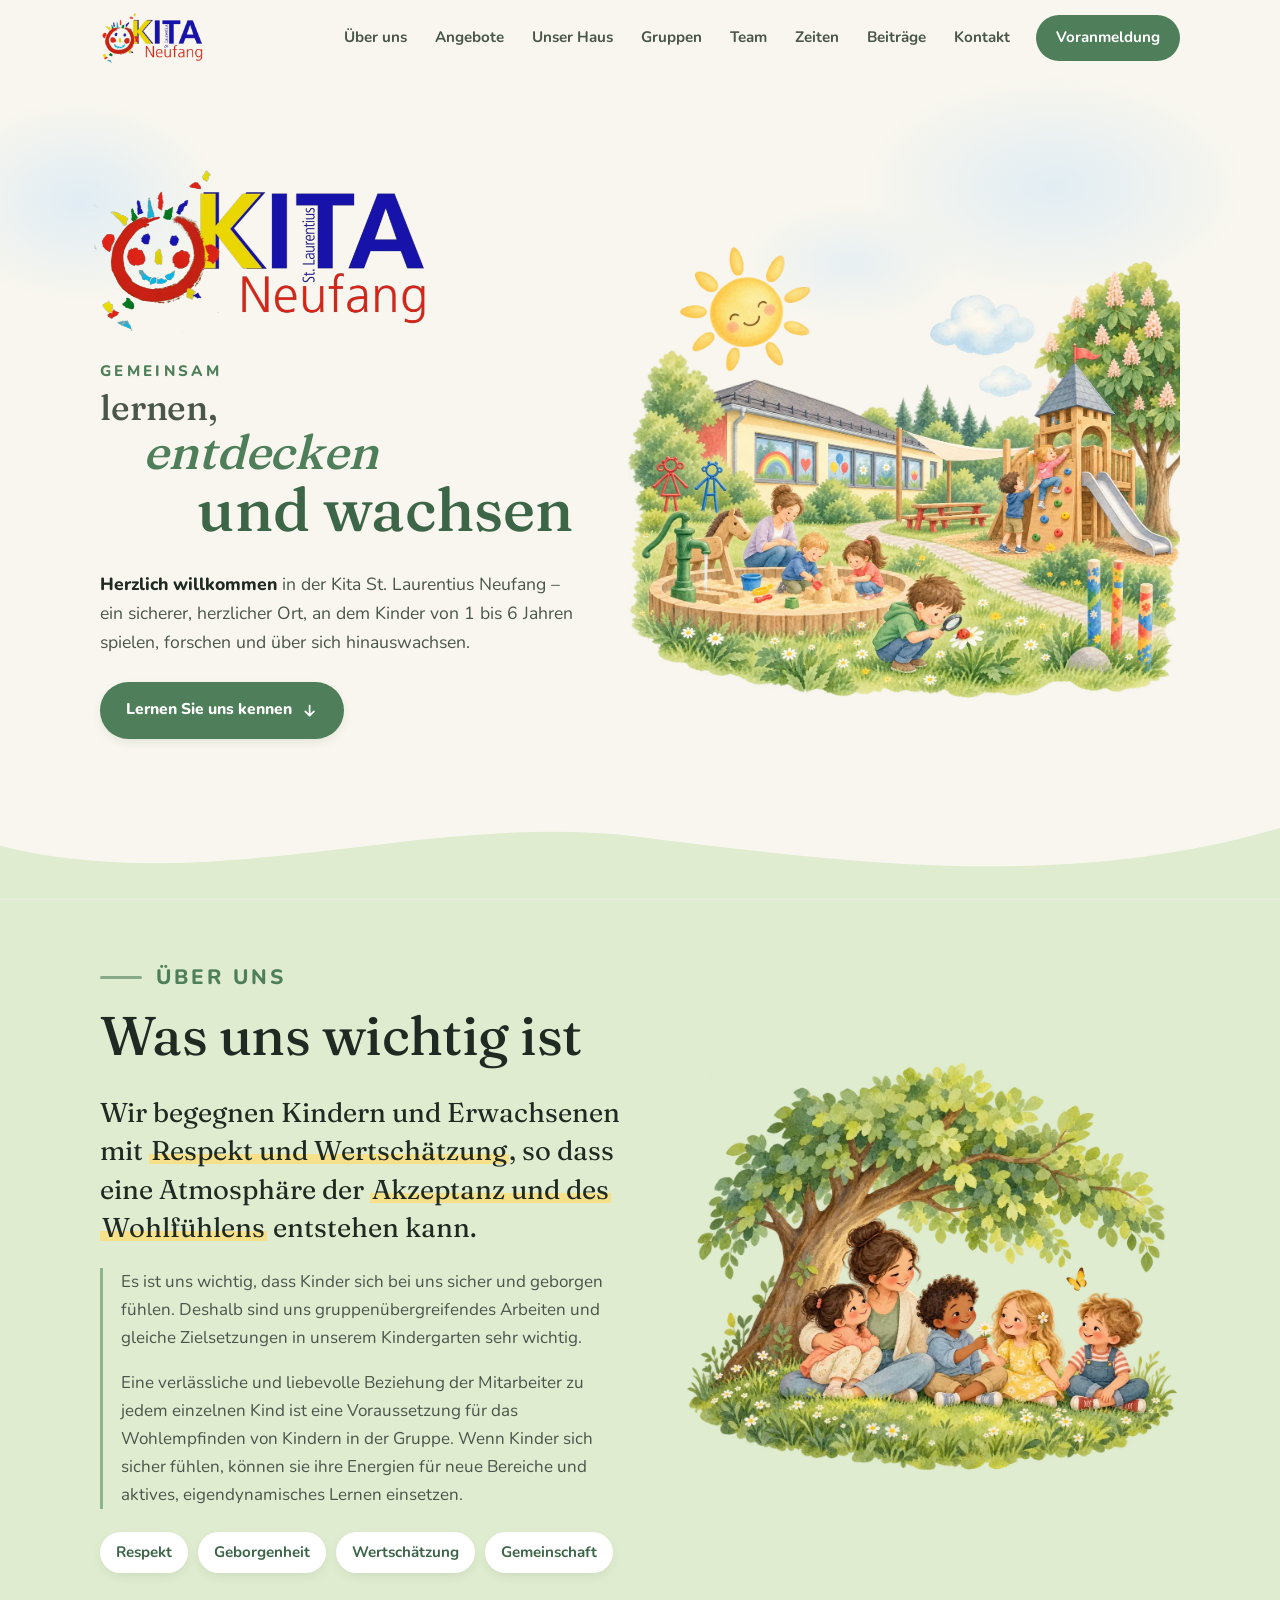
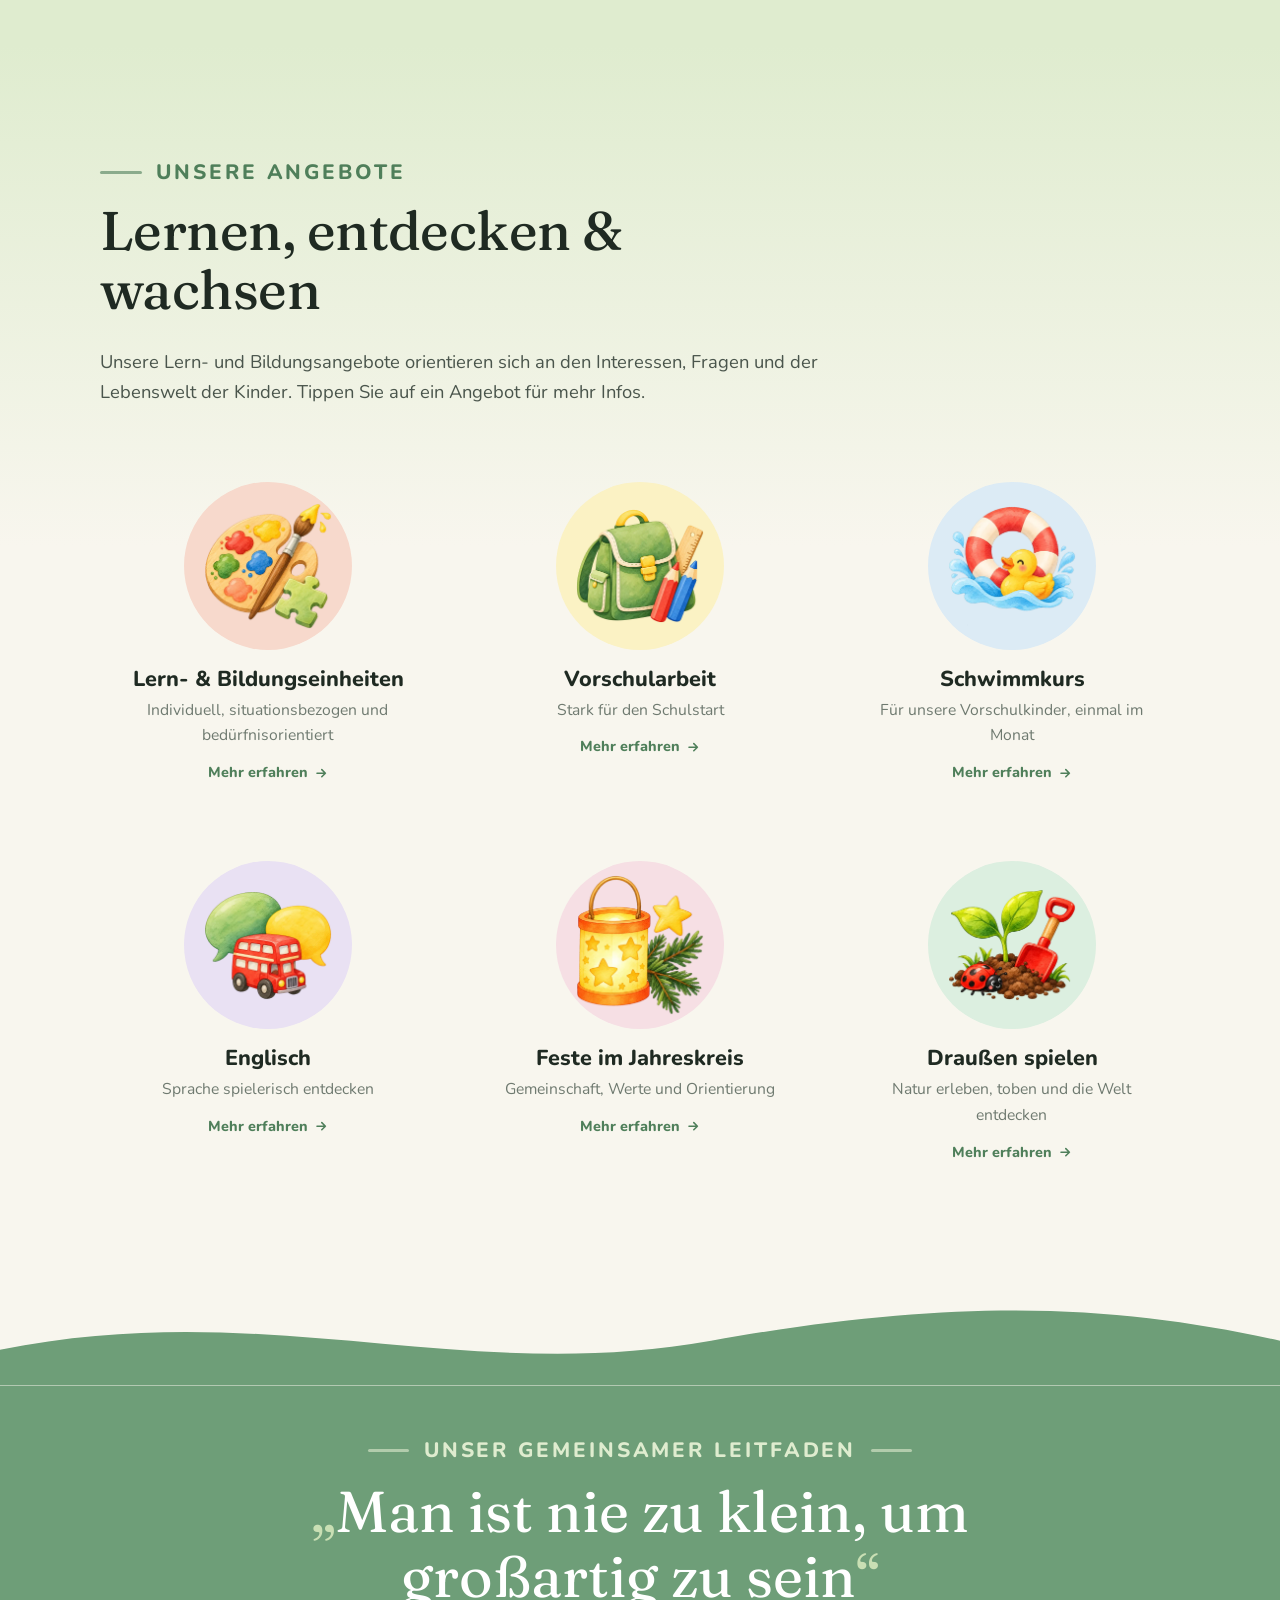
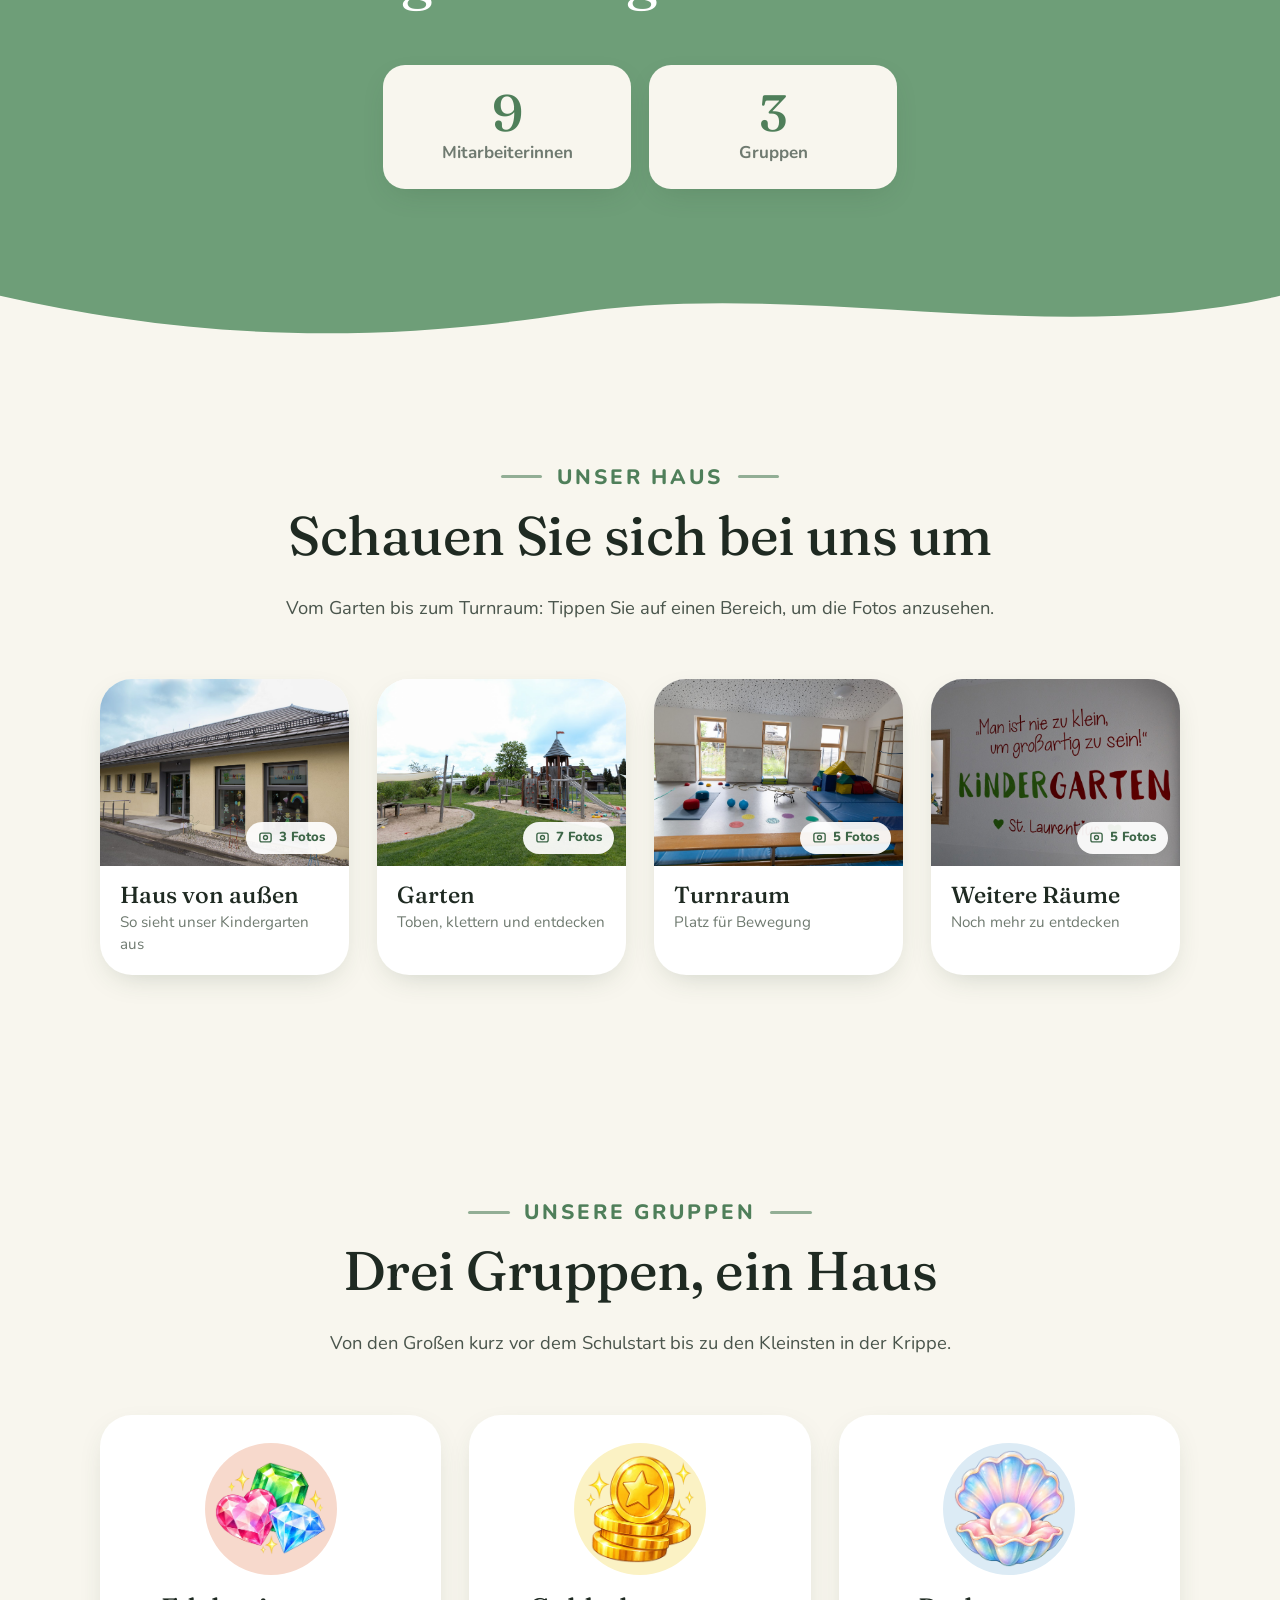
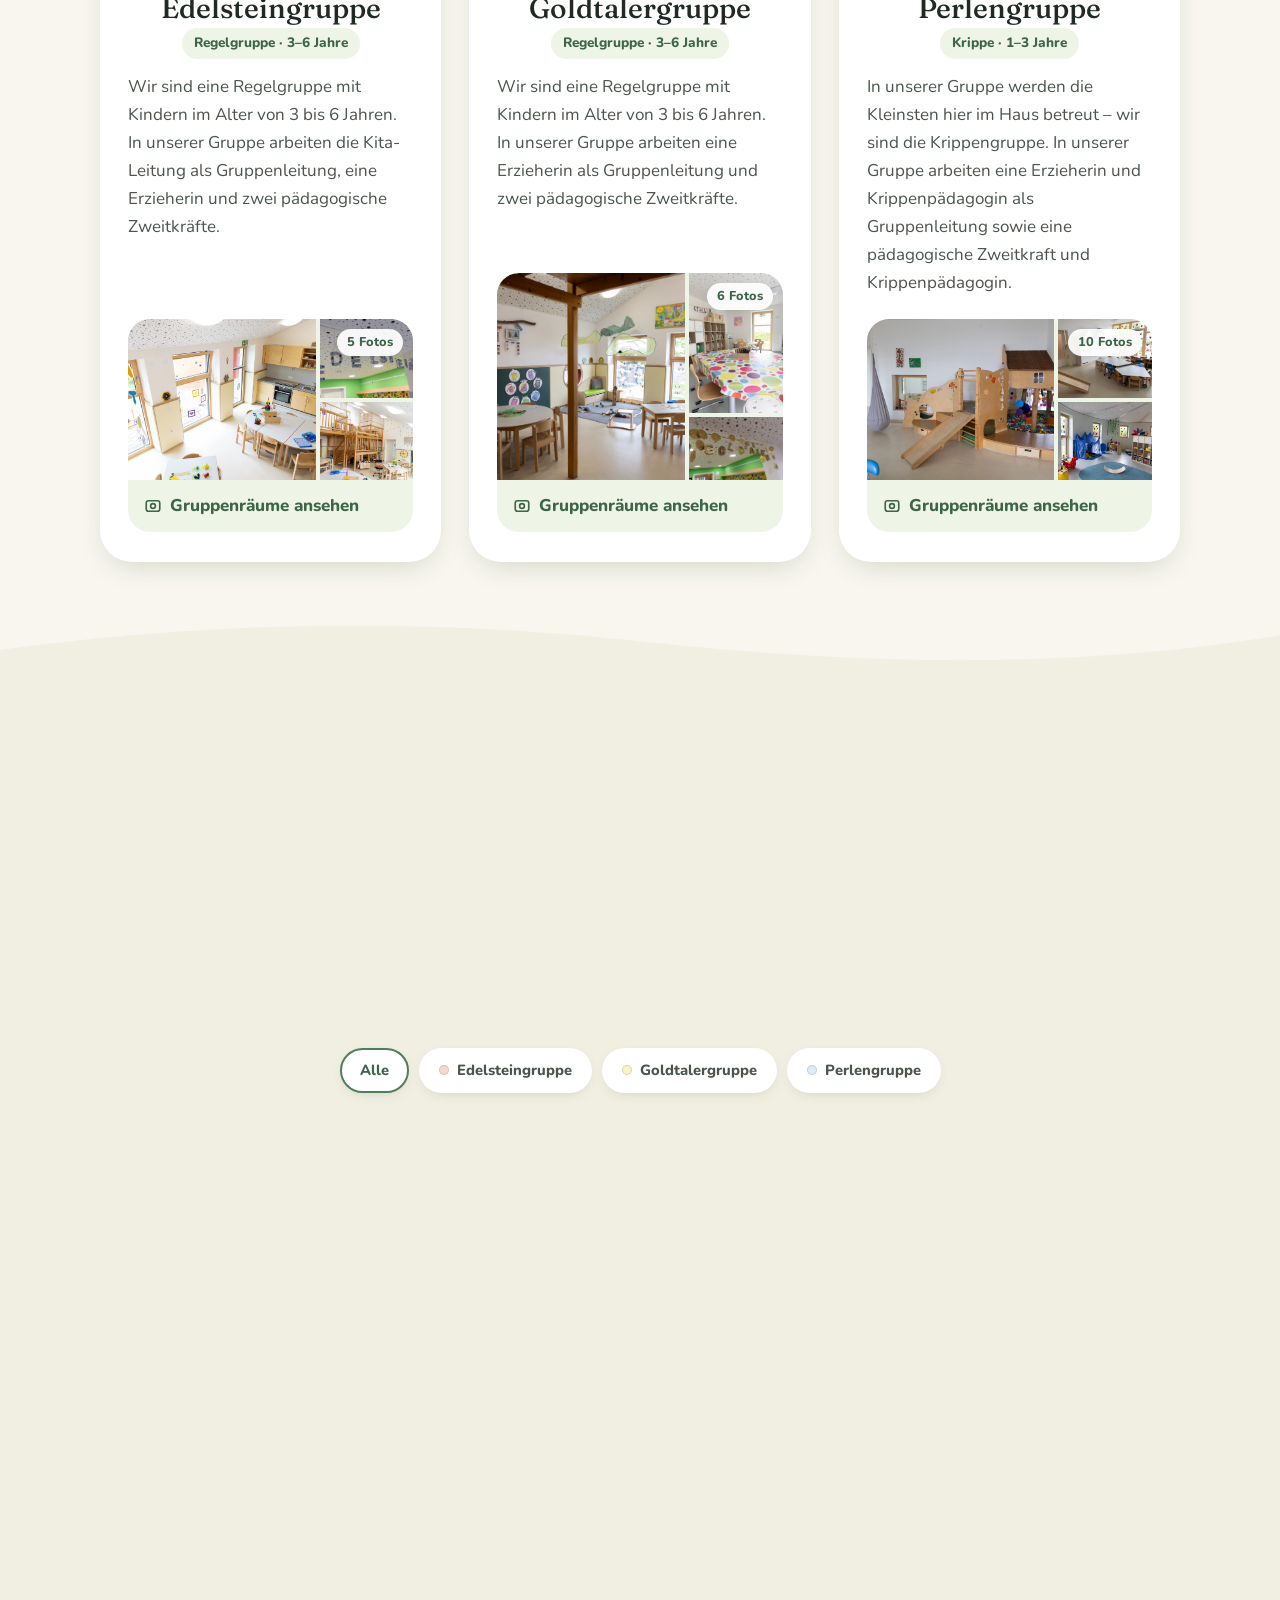
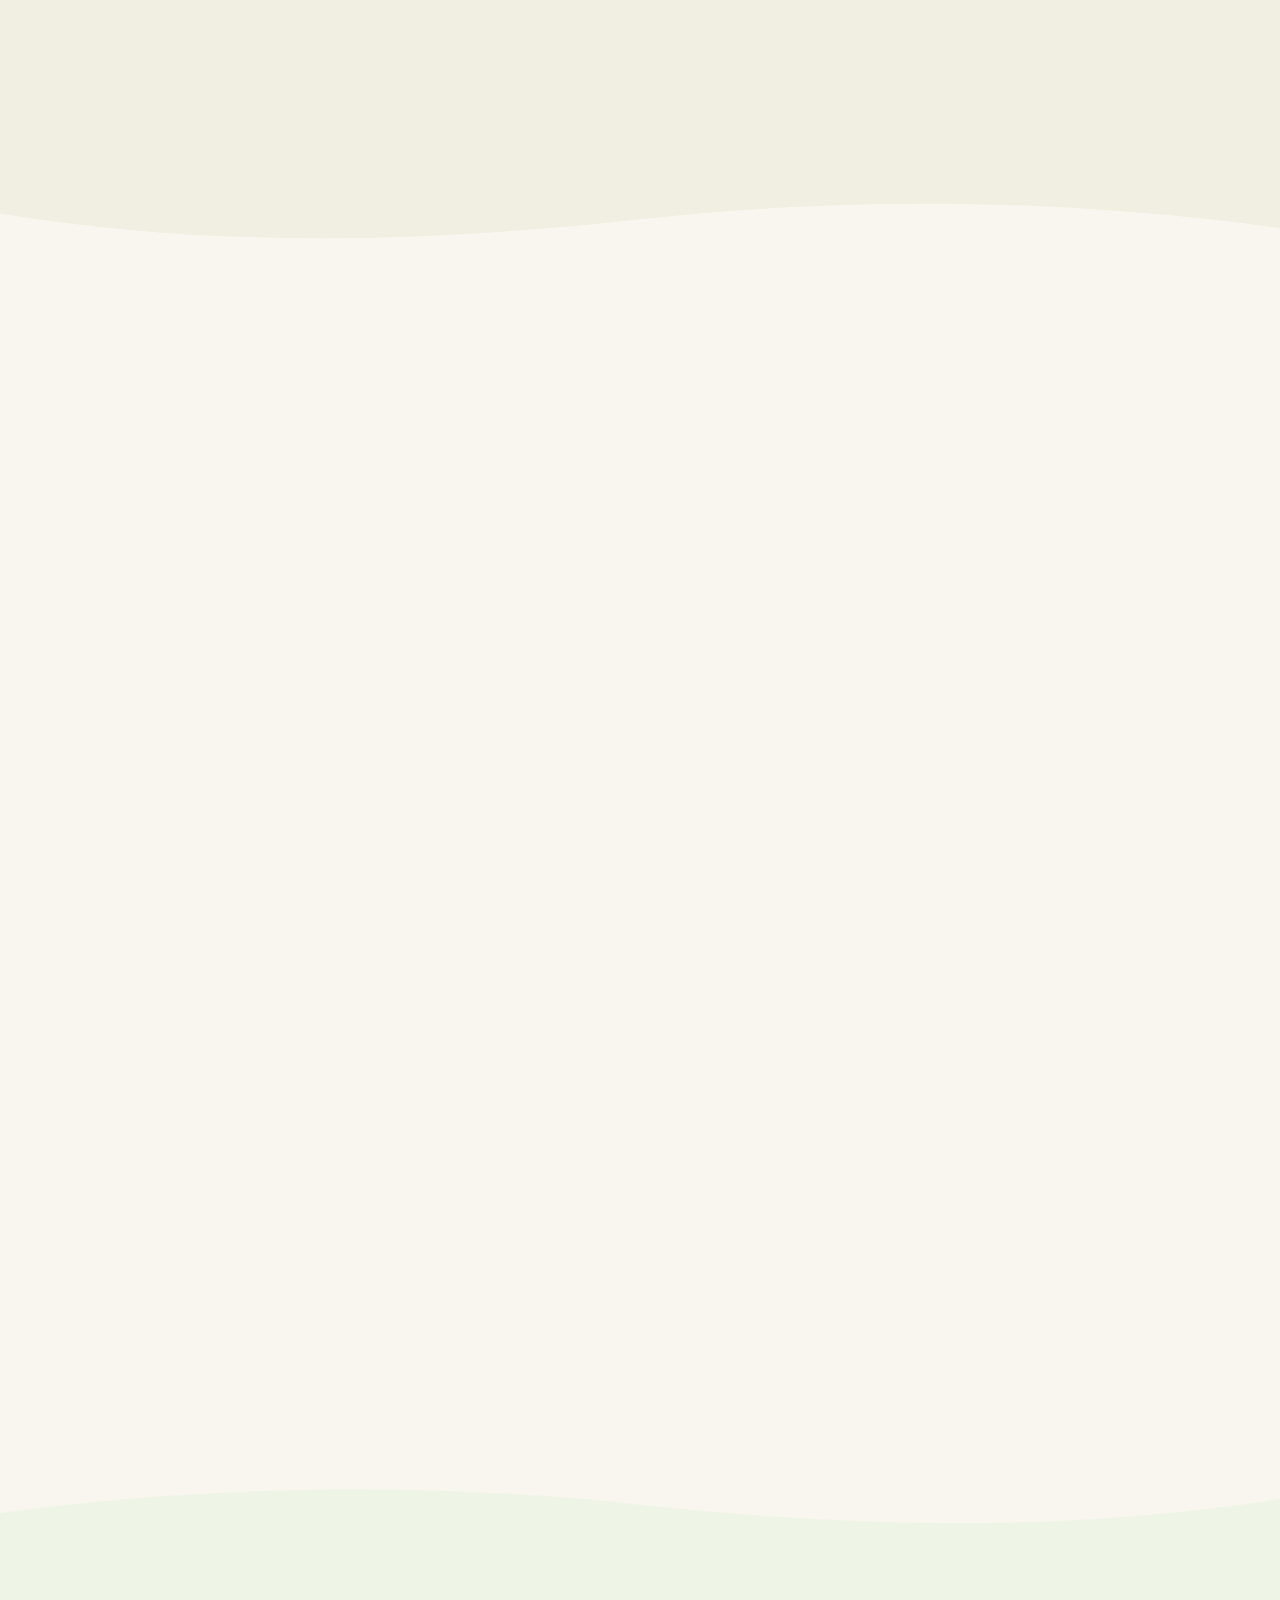
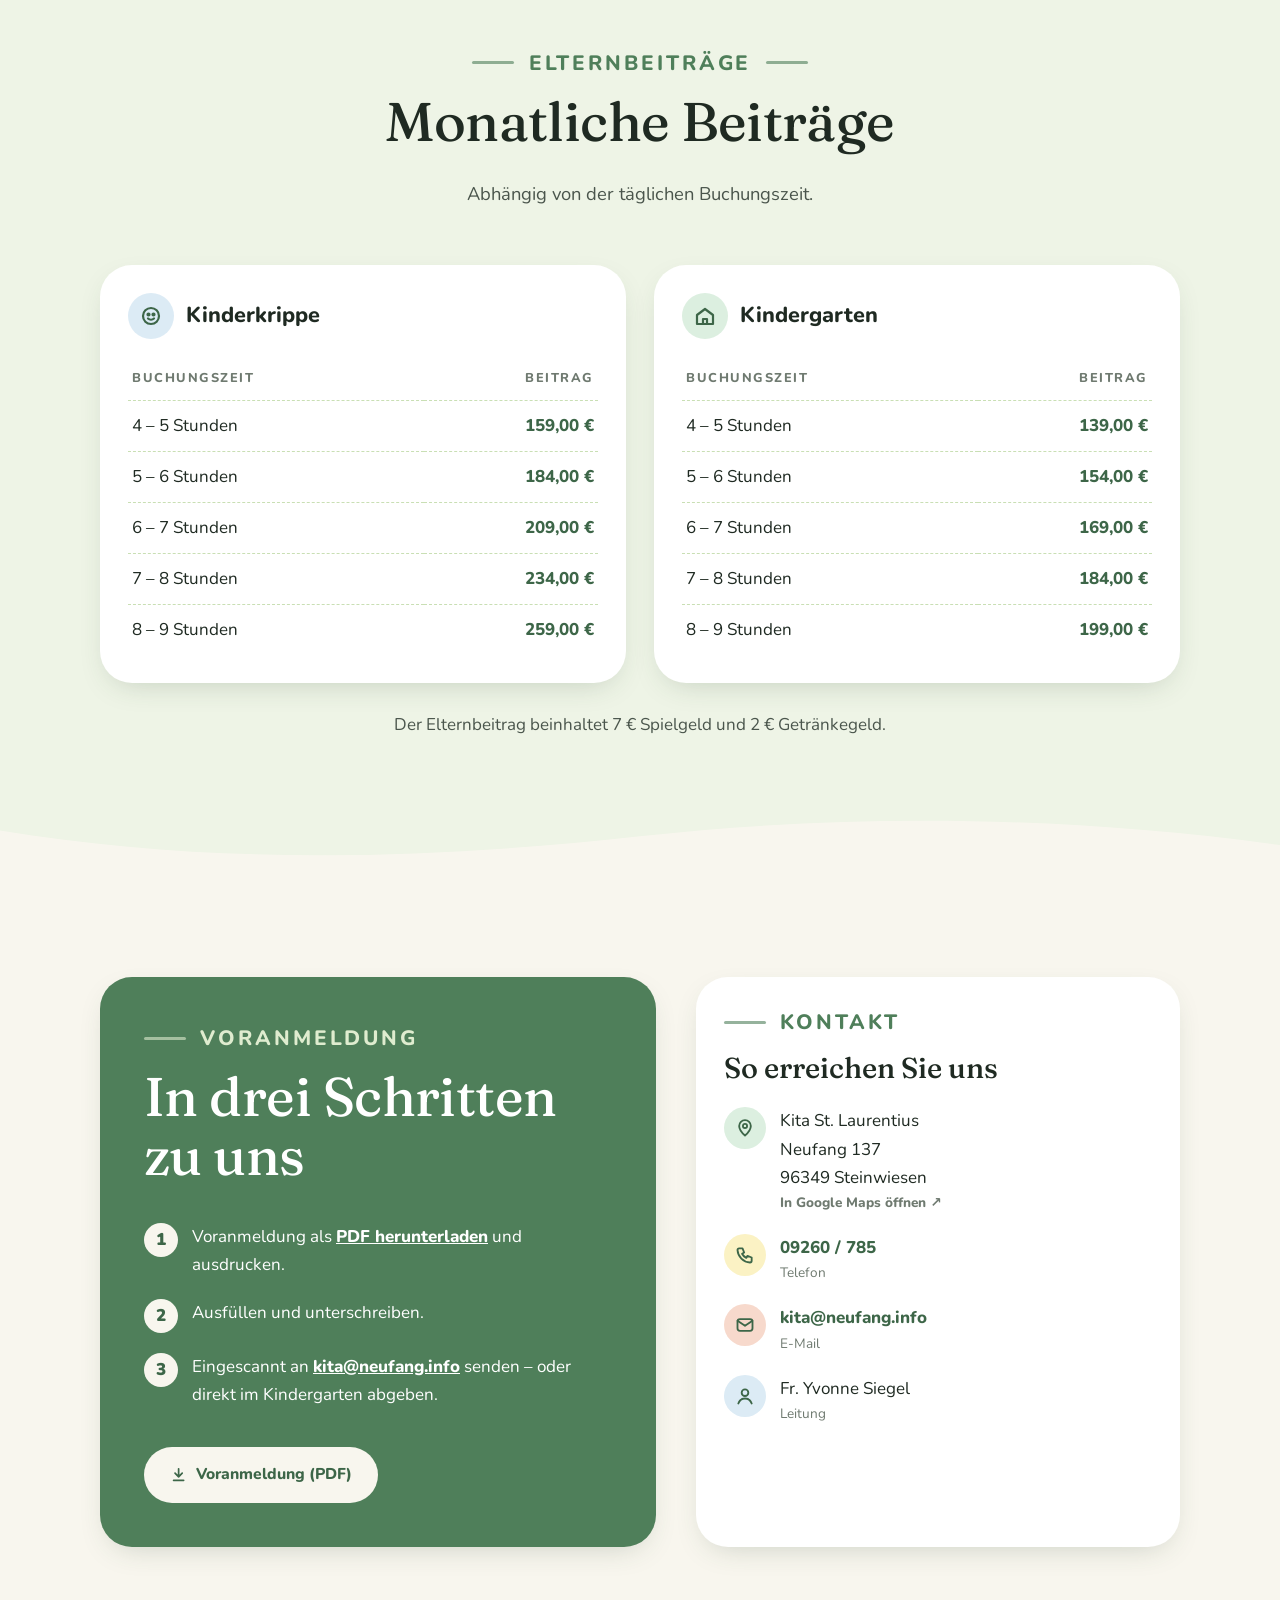
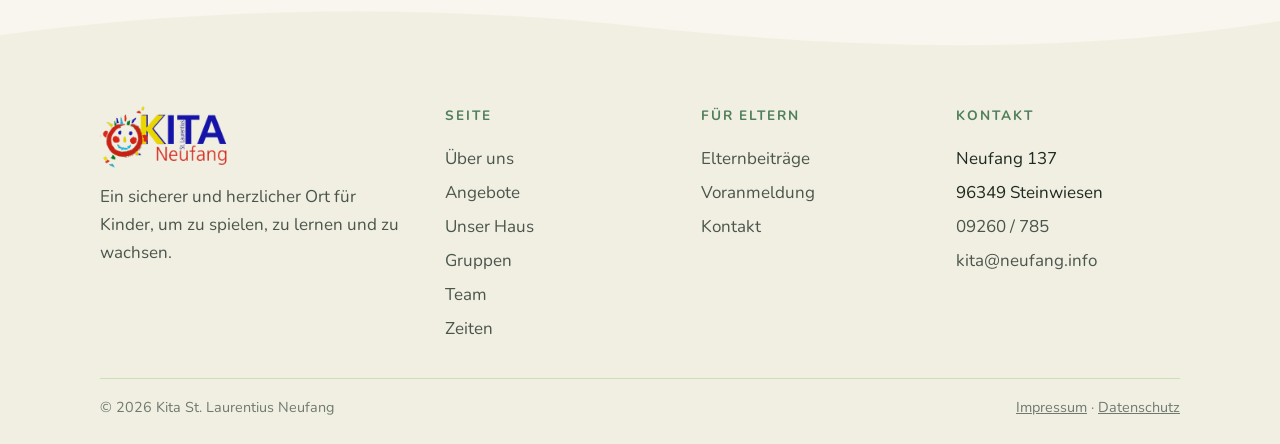
==== index.html @ 9552564e "Team: „Pädagogische Zweitkraft“ ausgeschrieben, Zusatzaufgaben (Praxisanleitung, Krippenpädagogin) i" ====
<!doctype html>
<html lang="de">
<head>
  <meta charset="utf-8">
  <meta name="viewport" content="width=device-width, initial-scale=1">
  <title>Kita St. Laurentius Neufang – Gemeinsam lernen, entdecken und wachsen</title>
  <meta name="description" content="Kita St. Laurentius in Neufang (Steinwiesen): Krippe und Kindergarten für Kinder von 1 bis 6 Jahren. Gruppen, Team, Öffnungszeiten, Elternbeiträge und Voranmeldung.">
  <meta name="theme-color" content="#6e9e78">
  <link rel="icon" type="image/png" sizes="32x32" href="assets/img/favicon-32.png">
  <link rel="apple-touch-icon" href="assets/img/favicon-180.png">
  <!-- Vorschau beim Teilen (WhatsApp, Facebook …); Bild erzeugt mit tools/teilen_bild.py -->
  <meta property="og:type" content="website">
  <meta property="og:locale" content="de_DE">
  <meta property="og:url" content="https://kita-neufang.de/">
  <meta property="og:site_name" content="Kita St. Laurentius Neufang">
  <meta property="og:title" content="Kita St. Laurentius Neufang">
  <meta property="og:description" content="Gemeinsam lernen, entdecken und wachsen – Krippe und Kindergarten in Neufang.">
  <meta property="og:image" content="https://kita-neufang.de/assets/img/teilen.jpg">
  <meta property="og:image:width" content="1200">
  <meta property="og:image:height" content="630">
  <meta property="og:image:alt" content="Logo der Kita St. Laurentius Neufang, Slogan „Gemeinsam lernen, entdecken und wachsen“ und eine Illustration des Kita-Gartens mit spielenden Kindern">
  <meta name="twitter:card" content="summary_large_image">
  <link rel="preload" href="assets/img/logo-gross.webp" as="image">
  <link rel="preload" href="assets/fonts/fraunces-latin-wght-normal.woff2" as="font" type="font/woff2" crossorigin>
  <link rel="preload" href="assets/fonts/nunito-latin-wght-normal.woff2" as="font" type="font/woff2" crossorigin>
  <link rel="stylesheet" href="assets/css/style.css?v=2026-10-13p">
  <script type="application/ld+json">
  {
    "@context": "https://schema.org",
    "@type": "ChildCare",
    "name": "Kita St. Laurentius Neufang",
    "url": "https://kita-neufang.de/",
    "telephone": "+49 9260 785",
    "address": { "@type": "PostalAddress", "streetAddress": "Neufang 137", "postalCode": "96349", "addressLocality": "Steinwiesen", "addressCountry": "DE" },
    "openingHoursSpecification": [
      { "@type": "OpeningHoursSpecification", "dayOfWeek": ["Monday","Tuesday","Wednesday","Thursday"], "opens": "07:00", "closes": "16:15" },
      { "@type": "OpeningHoursSpecification", "dayOfWeek": "Friday", "opens": "07:00", "closes": "14:00" }
    ]
  }
  </script>
</head>
<body>

<!-- =====================================================
     HEADER / NAVIGATION
     ===================================================== -->
<header class="site-header" id="top">
  <div class="container header-inner">
    <a class="brand" href="#start" aria-label="Kita St. Laurentius Neufang – zum Seitenanfang">
      <img src="assets/img/logo.png" alt="Kita St. Laurentius Neufang" width="320" height="158">
    </a>
    <button class="nav-toggle" aria-expanded="false" aria-controls="main-nav" aria-label="Menü öffnen">
      <svg viewBox="0 0 24 24" fill="none" stroke="currentColor" stroke-width="2.2" stroke-linecap="round"><path d="M4 7h16M4 12h16M4 17h16"/></svg>
    </button>
    <nav class="main-nav" id="main-nav" aria-label="Hauptnavigation">
      <ul>
        <li><a href="#ueber-uns">Über uns</a></li>
        <li><a href="#angebote">Angebote</a></li>
        <li><a href="#haus">Unser Haus</a></li>
        <li><a href="#gruppen">Gruppen</a></li>
        <li><a href="#team">Team</a></li>
        <li><a href="#zeiten">Zeiten</a></li>
        <li><a href="#beitraege">Beiträge</a></li>
        <li><a href="#kontakt">Kontakt</a></li>
        <li class="nav-cta"><a href="#voranmeldung">Voranmeldung</a></li>
      </ul>
    </nav>
  </div>
</header>

<main>

<!-- =====================================================
     HERO
     Illustration: hero-3-basis.webp + animierte Sonne (Strahlen, Gesicht) – erzeugt mit tools/hero_ebenen.py hero-3
     (fehlt sie, wird die SVG-Ersatzgrafik gezeigt)
     ===================================================== -->
<section class="hero" id="start">
  <div class="container hero-grid">
    <div class="hero-text">
      <div class="hero-logo-wrap">
        <img class="hero-logo" src="assets/img/logo-gross.webp" alt="Kita St. Laurentius Neufang" width="640" height="315" fetchpriority="high">
      </div>
      <h1 class="slogan"><span class="slogan-over">Gemeinsam</span> <span class="z1">lernen,</span> <span class="z2">entdecken</span> <span class="z3">und wachsen</span></h1>
      <p><strong>Herzlich willkommen</strong> in der Kita St. Laurentius Neufang – ein sicherer, herzlicher Ort, an dem Kinder von 1 bis 6 Jahren spielen, forschen und über sich hinauswachsen.</p>
      <div class="hero-actions">
        <a class="btn btn-primary" href="#ueber-uns">Lernen Sie uns kennen
          <svg viewBox="0 0 24 24" fill="none" stroke="currentColor" stroke-width="2.4" stroke-linecap="round" stroke-linejoin="round" aria-hidden="true"><path d="M12 5v14M6 13l6 6 6-6"/></svg>
        </a>
      </div>
    </div>

    <div class="hero-art art">
      <div class="hero-szene">
        <img class="ill" src="assets/img/illustrations/hero-3-basis.webp" alt="Der Garten der Kita mit dem gelben Kindergartengebäude: Eine Erzieherin sitzt mit zwei Kindern am Sandkasten neben Pumpe und Holzpferd, ein Kind betrachtet mit der Lupe einen Marienkäfer, ein größeres Kind hilft einem kleinen an der Kletterwand des Spielturms hinauf; darüber lacht die Sonne" width="1374" height="1145" fetchpriority="high" onerror="this.closest('.hero-szene').remove()">
        <img class="ebene strahlen" src="assets/img/illustrations/hero-3-strahlen.webp" alt="" aria-hidden="true">
        <img class="ebene gesicht" src="assets/img/illustrations/hero-3-gesicht.webp" alt="" aria-hidden="true">
      </div>
      <svg class="fallback" viewBox="0 0 640 520" role="img" aria-label="Illustration: Kindergarten auf einem grünen Hügel mit Sonne und Bäumen">
        <!-- Sonne -->
        <g transform="translate(250 92)" stroke="#f2c230" stroke-width="6" stroke-linecap="round">
          <circle r="42" fill="#f7cf4d" stroke="none"/>
          <path d="M0-62v-18M0 62v18M-62 0h-18M62 0h18M-44-44l-12-12M44 44l12 12M-44 44l-12 12M44-44l12-12"/>
        </g>
        <!-- Wolken -->
        <g fill="#e3eef5">
          <ellipse cx="520" cy="70" rx="70" ry="28"/><ellipse cx="560" cy="56" rx="44" ry="30"/>
          <ellipse cx="90" cy="150" rx="56" ry="20"/><ellipse cx="118" cy="138" rx="34" ry="22"/>
        </g>
        <!-- Hintere Hügel & Bäume -->
        <path d="M0 330 Q160 240 330 280 T640 250 V520 H0Z" fill="#c9dfb4"/>
        <g fill="#a9cc95">
          <ellipse cx="420" cy="215" rx="22" ry="44"/><ellipse cx="455" cy="225" rx="16" ry="34"/><ellipse cx="300" cy="235" rx="18" ry="36"/>
        </g>
        <!-- Haus -->
        <g transform="translate(340 190)">
          <rect x="0" y="50" width="130" height="90" rx="6" fill="#fbf8ef"/>
          <path d="M-14 58 L65 0 L144 58" fill="none" stroke="#8db58a" stroke-width="12" stroke-linejoin="round" stroke-linecap="round"/>
          <path d="M65 26c-6-8-18-4-16 5 1 6 16 14 16 14s15-8 16-14c2-9-10-13-16-5z" fill="#8db58a"/>
          <path d="M52 140v-38a13 13 0 0 1 26 0v38z" fill="#d9a77d"/>
          <rect x="16" y="78" width="22" height="22" rx="4" fill="#bcd6e6"/>
          <rect x="92" y="78" width="22" height="22" rx="4" fill="#bcd6e6"/>
        </g>
        <!-- Große Bäume -->
        <g>
          <rect x="567" y="150" width="7" height="150" rx="3" fill="#7a5b44"/>
          <ellipse cx="570" cy="140" rx="48" ry="70" fill="#6e9e78"/>
          <rect x="118" y="250" width="7" height="110" rx="3" fill="#7a5b44"/>
          <ellipse cx="121" cy="245" rx="36" ry="54" fill="#5f8f69"/>
        </g>
        <!-- Vorderer Hügel -->
        <path d="M0 400 Q200 320 380 360 T640 330 V520 H0Z" fill="#a8cc8f"/>
        <path d="M0 470 Q240 410 640 440 V520 H0Z" fill="#8db58a"/>
        <!-- Blumen -->
        <g fill="#fff">
          <g transform="translate(200 420)"><circle r="6" cy="-7"/><circle r="6" cy="7"/><circle r="6" cx="-7"/><circle r="6" cx="7"/><circle r="4" fill="#f2c230"/></g>
          <g transform="translate(470 395)"><circle r="5" cy="-6"/><circle r="5" cy="6"/><circle r="5" cx="-6"/><circle r="5" cx="6"/><circle r="3.5" fill="#f2c230"/></g>
          <g transform="translate(560 455)"><circle r="6" cy="-7"/><circle r="6" cy="7"/><circle r="6" cx="-7"/><circle r="6" cx="7"/><circle r="4" fill="#f2c230"/></g>
          <g transform="translate(70 455)"><circle r="5" cy="-6"/><circle r="5" cy="6"/><circle r="5" cx="-6"/><circle r="5" cx="6"/><circle r="3.5" fill="#f2c230"/></g>
        </g>
      </svg>
    </div>
  </div>
  <svg class="wave hero-bottom" viewBox="0 0 1440 100" preserveAspectRatio="none" aria-hidden="true" style="background:transparent">
    <path d="M0 40 C240 100 480 0 720 30 S1200 90 1440 20 V100 H0Z" fill="#dfeccf"/>
  </svg>
</section>

<!-- =====================================================
     ÜBER UNS
     Illustration: ueber-uns-2-basis.webp + flatternder Schmetterling (ueber-uns-2-falter.webp)
     – erzeugt mit: python tools/ebene_ausschneiden.py ueber-uns-2 falter 948 530
     ===================================================== -->
<section class="about section" id="ueber-uns">
  <div class="container about-grid">
    <div class="about-text reveal">
      <span class="eyebrow">Über uns</span>
      <h2>Was uns wichtig ist</h2>
      <p class="about-kern">Wir begegnen Kindern und Erwachsenen mit <mark>Respekt und Wertschätzung</mark>, so dass eine Atmosphäre der <mark>Akzeptanz und des Wohlfühlens</mark> entstehen kann.</p>
      <p>Es ist uns wichtig, dass Kinder sich bei uns sicher und geborgen fühlen. Deshalb sind uns gruppenübergreifendes Arbeiten und gleiche Zielsetzungen in unserem Kindergarten sehr wichtig.</p>
      <p>Eine verlässliche und liebevolle Beziehung der Mitarbeiter zu jedem einzelnen Kind ist eine Voraussetzung für das Wohlempfinden von Kindern in der Gruppe. Wenn Kinder sich sicher fühlen, können sie ihre Energien für neue Bereiche und aktives, eigendynamisches Lernen einsetzen.</p>
      <ul class="values">
        <li>Respekt</li>
        <li>Geborgenheit</li>
        <li>Wertschätzung</li>
        <li>Gemeinschaft</li>
      </ul>
    </div>
    <div class="about-art art reveal">
      <div class="about-szene">
        <img class="ill" src="assets/img/illustrations/ueber-uns-2-basis.webp" alt="Eine Erzieherin sitzt mit vier Kindern unter einem großen Baum auf der Wiese; sie hält ein kleines Mädchen im Arm, ein Junge reicht einem Mädchen eine Blume, zwei Kinder halten sich an den Händen" width="1200" height="999" loading="lazy" onerror="this.closest('.about-szene').remove()">
        <img class="ebene falter" src="assets/img/illustrations/ueber-uns-2-falter.webp" alt="" aria-hidden="true" loading="lazy">
      </div>
      <svg class="fallback" viewBox="0 0 560 440" role="img" aria-label="Illustration: Wiese mit Baum, Buch und Schmetterling">
        <ellipse cx="290" cy="360" rx="270" ry="70" fill="#c9dfb4"/>
        <rect x="402" y="140" width="8" height="200" rx="4" fill="#7a5b44"/>
        <ellipse cx="406" cy="140" rx="70" ry="96" fill="#8db58a"/>
        <ellipse cx="380" cy="180" rx="44" ry="56" fill="#a9cc95"/>
        <!-- Buch -->
        <g transform="translate(200 300)">
          <path d="M0 0 C-30 -14 -64 -14 -90 -2 V44 C-64 32 -30 32 0 46Z" fill="#6e9e78"/>
          <path d="M0 0 C30 -14 64 -14 90 -2 V44 C64 32 30 32 0 46Z" fill="#5f8f69"/>
          <path d="M-80 6 C-56 -4 -26 -4 -6 6M-80 18 C-56 8 -26 8 -6 18M6 6 C26 -4 56 -4 80 6M6 18 C26 8 56 8 80 18" stroke="#eef4e6" stroke-width="3" fill="none" stroke-linecap="round"/>
        </g>
        <!-- Schmetterling -->
        <g transform="translate(150 120) rotate(-15)">
          <ellipse cx="-14" cy="-6" rx="16" ry="12" fill="#f2c230"/>
          <ellipse cx="14" cy="-6" rx="16" ry="12" fill="#f2c230"/>
          <ellipse cx="-10" cy="10" rx="10" ry="8" fill="#f7cf4d"/>
          <ellipse cx="10" cy="10" rx="10" ry="8" fill="#f7cf4d"/>
          <rect x="-2" y="-14" width="4" height="30" rx="2" fill="#7a5b44"/>
        </g>
        <path d="M60 220 C90 160 120 200 140 130" stroke="#b4c9a8" stroke-width="2.5" stroke-dasharray="6 7" fill="none"/>
        <g fill="#fff">
          <g transform="translate(90 350)"><circle r="6" cy="-7"/><circle r="6" cy="7"/><circle r="6" cx="-7"/><circle r="6" cx="7"/><circle r="4" fill="#f2c230"/></g>
          <g transform="translate(480 370)"><circle r="6" cy="-7"/><circle r="6" cy="7"/><circle r="6" cx="-7"/><circle r="6" cx="7"/><circle r="4" fill="#f2c230"/></g>
        </g>
      </svg>
    </div>
  </div>
</section>

<!-- =====================================================
     ANGEBOTE  (Karte anklicken → Detail-Dialog unten)
     Illustrationen: assets/img/illustrations/angebot-*.webp
     ===================================================== -->
<section class="programs section" id="angebote">
  <div class="container">
    <div class="section-head reveal">
      <span class="eyebrow">Unsere Angebote</span>
      <h2>Lernen, entdecken &amp; wachsen</h2>
      <p class="lead">Unsere Lern- und Bildungsangebote orientieren sich an den Interessen, Fragen und der Lebenswelt der Kinder. Tippen Sie auf ein Angebot für mehr Infos.</p>
    </div>

    <div class="program-grid">
      <button class="program reveal" data-dialog="dlg-bildung">
        <div class="circle bg-peach art">
          <img class="ill" src="assets/img/illustrations/angebot-bildung.webp" alt="" onerror="this.remove()">
          <svg class="fallback" viewBox="0 0 64 64" fill="none" stroke="#3d6648" stroke-width="3" stroke-linecap="round" stroke-linejoin="round"><path d="M32 8a16 16 0 0 0-9 29c2 1.5 3 3.5 3 6v3h12v-3c0-2.5 1-4.5 3-6A16 16 0 0 0 32 8z" fill="#fbf2c4"/><path d="M26 52h12M28 57h8M32 24v10M27 28h10"/></svg>
        </div>
        <h3>Lern- &amp; Bildungseinheiten</h3>
        <p>Individuell, situationsbezogen und bedürfnisorientiert</p>
        <span class="more">Mehr erfahren <svg viewBox="0 0 24 24" fill="none" stroke="currentColor" stroke-width="2.6" stroke-linecap="round" stroke-linejoin="round"><path d="M5 12h14M13 6l6 6-6 6"/></svg></span>
      </button>

      <button class="program reveal" data-dialog="dlg-vorschule">
        <div class="circle bg-butter art">
          <img class="ill" src="assets/img/illustrations/angebot-vorschule.webp" alt="" onerror="this.remove()">
          <svg class="fallback" viewBox="0 0 64 64" fill="none" stroke="#3d6648" stroke-width="3" stroke-linecap="round" stroke-linejoin="round"><rect x="12" y="20" width="40" height="36" rx="8" fill="#dcefe0"/><path d="M24 20v-4a8 8 0 0 1 16 0v4M12 34h40M28 34v6h8v-6"/></svg>
        </div>
        <h3>Vorschularbeit</h3>
        <p>Stark für den Schulstart</p>
        <span class="more">Mehr erfahren <svg viewBox="0 0 24 24" fill="none" stroke="currentColor" stroke-width="2.6" stroke-linecap="round" stroke-linejoin="round"><path d="M5 12h14M13 6l6 6-6 6"/></svg></span>
      </button>

      <button class="program reveal" data-dialog="dlg-schwimmen">
        <div class="circle bg-sky art">
          <img class="ill" src="assets/img/illustrations/angebot-schwimmen.webp" alt="" onerror="this.remove()">
          <svg class="fallback" viewBox="0 0 64 64" fill="none" stroke="#3d6648" stroke-width="3" stroke-linecap="round" stroke-linejoin="round"><circle cx="32" cy="22" r="13" fill="#fff"/><circle cx="32" cy="22" r="6" fill="#dcebf5"/><path d="M23 13l4.5 4.5M41 13l-4.5 4.5M23 31l4.5-4.5M41 31l-4.5-4.5" stroke="#d8442f" stroke-width="4"/><path d="M6 46c5 0 5-4 10-4s5 4 10 4 5-4 10-4 5 4 10 4 5-4 10-4M6 56c5 0 5-4 10-4s5 4 10 4 5-4 10-4 5 4 10 4 5-4 10-4"/></svg>
        </div>
        <h3>Schwimmkurs</h3>
        <p>Für unsere Vorschulkinder, einmal im Monat</p>
        <span class="more">Mehr erfahren <svg viewBox="0 0 24 24" fill="none" stroke="currentColor" stroke-width="2.6" stroke-linecap="round" stroke-linejoin="round"><path d="M5 12h14M13 6l6 6-6 6"/></svg></span>
      </button>

      <button class="program reveal" data-dialog="dlg-englisch">
        <div class="circle bg-lilac art">
          <img class="ill" src="assets/img/illustrations/angebot-englisch.webp" alt="" onerror="this.remove()">
          <svg class="fallback" viewBox="0 0 64 64" fill="none" stroke="#3d6648" stroke-width="3" stroke-linecap="round" stroke-linejoin="round"><path d="M10 14h30a6 6 0 0 1 6 6v14a6 6 0 0 1-6 6H24l-9 8v-8h-5a6 6 0 0 1-6-6V20a6 6 0 0 1 6-6z" fill="#fff"/><path d="M15 23v10M15 28h8M23 23v10M30 23v10M30 23h0"/><path d="M48 28h6a6 6 0 0 1 6 6v10a6 6 0 0 1-6 6h-2v6l-7-6h-7" fill="#fbf2c4"/></svg>
        </div>
        <h3>Englisch</h3>
        <p>Sprache spielerisch entdecken</p>
        <span class="more">Mehr erfahren <svg viewBox="0 0 24 24" fill="none" stroke="currentColor" stroke-width="2.6" stroke-linecap="round" stroke-linejoin="round"><path d="M5 12h14M13 6l6 6-6 6"/></svg></span>
      </button>

      <button class="program reveal" data-dialog="dlg-feste">
        <div class="circle bg-rose art">
          <img class="ill" src="assets/img/illustrations/angebot-feste.webp" alt="" onerror="this.remove()">
          <svg class="fallback" viewBox="0 0 64 64" fill="none" stroke="#3d6648" stroke-width="3" stroke-linecap="round" stroke-linejoin="round"><path d="M32 6l5.5 11.2 12.3 1.8-8.9 8.7 2.1 12.3L32 34.2l-11 5.8 2.1-12.3-8.9-8.7 12.3-1.8z" fill="#fbf2c4"/><path d="M14 58c4-8 10-12 18-12s14 4 18 12"/></svg>
        </div>
        <h3>Feste im Jahreskreis</h3>
        <p>Gemeinschaft, Werte und Orientierung</p>
        <span class="more">Mehr erfahren <svg viewBox="0 0 24 24" fill="none" stroke="currentColor" stroke-width="2.6" stroke-linecap="round" stroke-linejoin="round"><path d="M5 12h14M13 6l6 6-6 6"/></svg></span>
      </button>

      <button class="program reveal" data-dialog="dlg-draussen">
        <div class="circle bg-mint art">
          <img class="ill" src="assets/img/illustrations/angebot-draussen.webp" alt="" onerror="this.remove()">
          <svg class="fallback" viewBox="0 0 64 64" fill="none" stroke="#3d6648" stroke-width="3" stroke-linecap="round" stroke-linejoin="round"><path d="M32 56V30"/><path d="M32 34c0-10-8-16-20-16 0 10 8 16 20 16z" fill="#c9dfb4"/><path d="M32 30c0-10 8-18 20-18 0 12-8 18-20 18z" fill="#8db58a"/><path d="M18 56h28"/></svg>
        </div>
        <h3>Draußen spielen</h3>
        <p>Natur erleben, toben und die Welt entdecken</p>
        <span class="more">Mehr erfahren <svg viewBox="0 0 24 24" fill="none" stroke="currentColor" stroke-width="2.6" stroke-linecap="round" stroke-linejoin="round"><path d="M5 12h14M13 6l6 6-6 6"/></svg></span>
      </button>
    </div>
  </div>

  <!-- Detail-Texte der Angebote -->
  <dialog class="info" id="dlg-bildung" aria-labelledby="dlg-bildung-t">
    <button class="close" aria-label="Schließen"><svg viewBox="0 0 24 24" fill="none" stroke="currentColor" stroke-width="2.6" stroke-linecap="round"><path d="M6 6l12 12M18 6L6 18"/></svg></button>
    <div class="info-head"><span class="dot bg-peach"></span><h3 id="dlg-bildung-t">Individuelle Lern- und Bildungseinheiten</h3></div>
    <div class="info-body">
      <p>Unsere Lern- und Bildungsangebote orientieren sich situationsbezogen und bedürfnisorientiert an den Interessen, Fragen und der Lebenswelt der Kinder.</p>
      <p>Aus alltäglichen Erlebnissen und spontanen Impulsen entstehen Lernangebote, die die Kinder dort abholen, wo sie gerade stehen.</p>
      <p>Dabei werden unterschiedliche Entwicklungsbereiche und Kompetenzen gestärkt.</p>
    </div>
  </dialog>

  <dialog class="info" id="dlg-vorschule" aria-labelledby="dlg-vorschule-t">
    <button class="close" aria-label="Schließen"><svg viewBox="0 0 24 24" fill="none" stroke="currentColor" stroke-width="2.6" stroke-linecap="round"><path d="M6 6l12 12M18 6L6 18"/></svg></button>
    <div class="info-head"><span class="dot bg-butter"></span><h3 id="dlg-vorschule-t">Vorschularbeit – Stark für den Schulstart</h3></div>
    <div class="info-body">
      <p>In unserer Vorschularbeit begleiten wir die Kinder achtsam auf ihrem Weg in die Schule. Spielerisch und altersgerecht fördern wir wichtige Grundlagen wie Konzentration, Feinmotorik, Sprachentwicklung, Zahlenverständnis und soziale Kompetenzen.</p>
      <p>Das Lernen findet in der Gruppe statt, dies gibt den Kindern Sicherheit und Orientierung. Durch abwechslungsreiche Materialien, kreative Aufgaben und gemeinsame Rituale stärken wir Selbstvertrauen und Freude am Lernen.</p>
      <p>Die positive Zusammenarbeit mit der Grundschule in Steinwiesen ermöglicht einen reibungslosen und gelungenen Übergang von der Kita in die Schule.</p>
    </div>
  </dialog>

  <dialog class="info" id="dlg-schwimmen" aria-labelledby="dlg-schwimmen-t">
    <button class="close" aria-label="Schließen"><svg viewBox="0 0 24 24" fill="none" stroke="currentColor" stroke-width="2.6" stroke-linecap="round"><path d="M6 6l12 12M18 6L6 18"/></svg></button>
    <div class="info-head"><span class="dot bg-sky"></span><h3 id="dlg-schwimmen-t">Schwimmkurs für die Vorschulkinder</h3></div>
    <div class="info-body">
      <p>Einmal im Monat besuchen unsere Vorschulkinder das Schwimmbad in Steinwiesen, um an einem Schwimmkurs teilzunehmen.</p>
      <p>Die Kinder sammeln während des Kurses erste Erfahrungen im Wasser und vertiefen bereits vorhandene Fähigkeiten.</p>
      <p>Der Schwimmkurs fördert nicht nur motorische Kompetenzen und Koordination, sondern stärkt auch Selbstvertrauen und Sicherheit im Umgang mit dem Element Wasser. Unterstützung bekommen wir dabei von einem Bademeister. Er steht uns während des Schwimmunterrichts mit seiner Erfahrung zur Seite und führt gemeinsam mit den Kindern verschiedene Schwimm- und Wasserübungen durch.</p>
    </div>
  </dialog>

  <dialog class="info" id="dlg-englisch" aria-labelledby="dlg-englisch-t">
    <button class="close" aria-label="Schließen"><svg viewBox="0 0 24 24" fill="none" stroke="currentColor" stroke-width="2.6" stroke-linecap="round"><path d="M6 6l12 12M18 6L6 18"/></svg></button>
    <div class="info-head"><span class="dot bg-lilac"></span><h3 id="dlg-englisch-t">Englisch – Sprache spielerisch entdecken</h3></div>
    <div class="info-body">
      <p>Unser Englischangebot ermöglicht den Kindern einen ersten, natürlichen Zugang zur englischen Sprache. Mit Liedern, Spielen, Bewegung, Bildern und Geschichten lernen die Kinder Englisch ganz nebenbei und mit allen Sinnen.</p>
      <p>Der Fokus liegt auf Hören, Mitmachen und Ausprobieren. Englisch wird so spielerisch, kindgerecht und nachhaltig erlebbar.</p>
    </div>
  </dialog>

  <dialog class="info" id="dlg-feste" aria-labelledby="dlg-feste-t">
    <button class="close" aria-label="Schließen"><svg viewBox="0 0 24 24" fill="none" stroke="currentColor" stroke-width="2.6" stroke-linecap="round"><path d="M6 6l12 12M18 6L6 18"/></svg></button>
    <div class="info-head"><span class="dot bg-rose"></span><h3 id="dlg-feste-t">Festgestaltung im Jahreskreis</h3></div>
    <div class="info-body">
      <p>Im Laufe eines Kindergartenjahres bereiten sich alle Kinder auf die Feste des religiösen Jahreskreises vor. Diese besonderen Zeiten geben Struktur, Orientierung und schaffen Gemeinschaft.</p>
      <p>Durch Geschichten und Gespräche aus der Bibel, Liedern und kreativen Angeboten erleben die Kinder die Bedeutung der einzelnen Feste auf altersgerechte Weise. Ergänzt wird dies durch Besuche in der Kirche oder Begegnungen mit Gemeindereferenten, die den Kindern christliche Inhalte und Werte näherbringen.</p>
    </div>
  </dialog>

  <dialog class="info" id="dlg-draussen" aria-labelledby="dlg-draussen-t">
    <button class="close" aria-label="Schließen"><svg viewBox="0 0 24 24" fill="none" stroke="currentColor" stroke-width="2.6" stroke-linecap="round"><path d="M6 6l12 12M18 6L6 18"/></svg></button>
    <div class="info-head"><span class="dot bg-mint"></span><h3 id="dlg-draussen-t">Draußen spielen und die Welt entdecken</h3></div>
    <div class="info-body">
      <p>Bei uns haben Erlebnisse in der Natur einen besonders hohen Stellenwert! Regelmäßig gehen wir mit den Kindern nach draußen, sei es für Spaziergänge, zum Spielen im Garten, für Experimente in der Natur oder für kleine Abenteuer im Sand und in der Matschzone.</p>
      <p>Im großen Garten können die Kinder toben, klettern, rennen und ihre motorischen Fähigkeiten stärken – am Klettergerüst, auf dem Spielplatz oder bei freien Bewegungsangeboten in der Natur.</p>
      <button class="btn btn-light info-fotos" data-raum="garten" data-titel="Garten"><svg viewBox="0 0 24 24" fill="none" stroke="currentColor" stroke-width="2.2" stroke-linecap="round" stroke-linejoin="round" aria-hidden="true"><rect x="3" y="5" width="18" height="14" rx="3"/><circle cx="12" cy="12" r="3.2"/></svg>Fotos von unserem Garten</button>
    </div>
  </dialog>
</section>

<!-- =====================================================
     LEITSPRUCH + ZAHLEN
     ===================================================== -->
<section class="motto" aria-labelledby="motto-title">
  <svg class="wave motto-wave-top" viewBox="0 0 1440 100" preserveAspectRatio="none" aria-hidden="true">
    <path d="M0 60 C300 0 520 100 800 50 S1260 10 1440 50 V100 H0Z" fill="#6e9e78"/>
  </svg>
  <div class="container section" style="padding-block: clamp(24px,4vw,48px) clamp(40px,6vw,72px)">
    <span class="eyebrow" id="motto-title">Unser gemeinsamer Leitfaden</span>
    <blockquote class="reveal">Man ist nie zu klein, um großartig zu sein</blockquote>
    <ul class="stats">
      <li class="reveal"><strong data-team-anzahl>9</strong><span>Mitarbeiterinnen</span></li>
      <li class="reveal"><strong>3</strong><span>Gruppen</span></li>
    </ul>
  </div>
  <svg class="wave motto-wave-bottom" viewBox="0 0 1440 100" preserveAspectRatio="none" aria-hidden="true">
    <path d="M0 0 H1440 V40 C1180 100 900 20 640 60 S180 80 0 40Z" fill="#6e9e78"/>
  </svg>
</section>

<!-- =====================================================
     UNSER HAUS
     Kachel: <button class="raum" data-raum="KEY" data-titel="…"> (Titelbild = erstes Foto)
     Fotos:  <template id="galerie-KEY"> mit <figure><img><figcaption>; Galerie-Dialog steht im folgenden Abschnitt GRUPPEN
     Bilder: assets/img/galerie/KEY/01.jpg, 02.jpg … (lange Kante 1600 px; erzeugt mit tools/galerie_aufbereiten.py aus bilder-roh/galerie/)
     ===================================================== -->
<section class="tour section" id="haus">
  <div class="container">
    <div class="section-head center reveal">
      <span class="eyebrow">Unser Haus</span>
      <h2>Schauen Sie sich bei uns um</h2>
      <p class="lead">Vom Garten bis zum Turnraum: Tippen Sie auf einen Bereich, um die Fotos anzusehen.</p>
    </div>
    <div class="tour-grid">
      <button class="raum reveal" data-raum="aussen" data-titel="Haus von außen">
        <div class="raum-bild"><img src="assets/img/galerie/aussen/01.jpg" alt="" loading="lazy" width="1200" height="900"><span class="raum-anzahl"><svg viewBox="0 0 24 24" fill="none" stroke="currentColor" stroke-width="2.2" stroke-linecap="round" stroke-linejoin="round" aria-hidden="true"><rect x="3" y="5" width="18" height="14" rx="3"/><circle cx="12" cy="12" r="3.2"/></svg>3 Fotos</span></div>
        <div class="raum-text"><h3>Haus von außen</h3><p>So sieht unser Kindergarten aus</p></div>
      </button>
      <button class="raum reveal" data-raum="garten" data-titel="Garten">
        <div class="raum-bild"><img src="assets/img/galerie/garten/01.jpg" alt="" loading="lazy" width="1200" height="900"><span class="raum-anzahl"><svg viewBox="0 0 24 24" fill="none" stroke="currentColor" stroke-width="2.2" stroke-linecap="round" stroke-linejoin="round" aria-hidden="true"><rect x="3" y="5" width="18" height="14" rx="3"/><circle cx="12" cy="12" r="3.2"/></svg>7 Fotos</span></div>
        <div class="raum-text"><h3>Garten</h3><p>Toben, klettern und entdecken</p></div>
      </button>
      <button class="raum reveal" data-raum="turnraum" data-titel="Turnraum">
        <div class="raum-bild"><img src="assets/img/galerie/turnraum/01.jpg" alt="" loading="lazy" width="1200" height="900"><span class="raum-anzahl"><svg viewBox="0 0 24 24" fill="none" stroke="currentColor" stroke-width="2.2" stroke-linecap="round" stroke-linejoin="round" aria-hidden="true"><rect x="3" y="5" width="18" height="14" rx="3"/><circle cx="12" cy="12" r="3.2"/></svg>5 Fotos</span></div>
        <div class="raum-text"><h3>Turnraum</h3><p>Platz für Bewegung</p></div>
      </button>
      <button class="raum reveal" data-raum="weitere" data-titel="Weitere Räume">
        <div class="raum-bild"><img src="assets/img/galerie/weitere/01.jpg" alt="" loading="lazy" width="1200" height="900"><span class="raum-anzahl"><svg viewBox="0 0 24 24" fill="none" stroke="currentColor" stroke-width="2.2" stroke-linecap="round" stroke-linejoin="round" aria-hidden="true"><rect x="3" y="5" width="18" height="14" rx="3"/><circle cx="12" cy="12" r="3.2"/></svg>5 Fotos</span></div>
        <div class="raum-text"><h3>Weitere Räume</h3><p>Noch mehr zu entdecken</p></div>
      </button>
    </div>
  </div>

  <template id="galerie-aussen">
    <figure><img src="assets/img/galerie/aussen/01.jpg" alt="Unser Kindergarten von außen"><figcaption>Unser Kindergarten von außen</figcaption></figure>
    <figure><img src="assets/img/galerie/aussen/02.jpg" alt="Fenster mit Bildern der Kinder"><figcaption>Fenster mit Bildern der Kinder</figcaption></figure>
    <figure><img src="assets/img/galerie/aussen/03.jpg" alt="Haupteingang mit Rampe"><figcaption>Haupteingang mit Rampe</figcaption></figure>
  </template>
  <template id="galerie-garten">
    <figure><img src="assets/img/galerie/garten/01.jpg" alt="Sandkasten und Spielturm mit Rutsche"><figcaption>Sandkasten und Spielturm mit Rutsche</figcaption></figure>
    <figure><img src="assets/img/galerie/garten/02.jpg" alt="Gartenweg unter großen Bäumen"><figcaption>Gartenweg unter großen Bäumen</figcaption></figure>
    <figure><img src="assets/img/galerie/garten/03.jpg" alt="Terrasse mit Hochbeeten und Sitzgruppen"><figcaption>Terrasse mit Hochbeeten und Sitzgruppen</figcaption></figure>
    <figure><img src="assets/img/galerie/garten/04.jpg" alt="Wiese mit Fußballtor, Spielturm und Kriechtunnel"><figcaption>Wiese mit Fußballtor, Spielturm und Kriechtunnel</figcaption></figure>
    <figure><img src="assets/img/galerie/garten/05.jpg" alt="Fußballwiese"><figcaption>Fußballwiese</figcaption></figure>
    <figure><img src="assets/img/galerie/garten/06.jpg" alt="Fahrzeuge zum Herumfahren"><figcaption>Fahrzeuge zum Herumfahren</figcaption></figure>
    <figure><img src="assets/img/galerie/garten/07.jpg" alt="Nestschaukel"><figcaption>Nestschaukel</figcaption></figure>
  </template>
  <template id="galerie-turnraum">
    <figure><img src="assets/img/galerie/turnraum/01.jpg" alt="Unser Turnraum"><figcaption>Unser Turnraum</figcaption></figure>
    <figure><img src="assets/img/galerie/turnraum/02.jpg" alt="Sprossenwand, Kletterwand und Turnbank"><figcaption>Sprossenwand, Kletterwand und Turnbank</figcaption></figure>
    <figure><img src="assets/img/galerie/turnraum/03.jpg" alt="Bälle, Matten und Schaumstoffbausteine"><figcaption>Bälle, Matten und Schaumstoffbausteine</figcaption></figure>
    <figure><img src="assets/img/galerie/turnraum/04.jpg" alt="Igelbälle und Sitzkissen"><figcaption>Igelbälle und Sitzkissen</figcaption></figure>
    <figure><img src="assets/img/galerie/turnraum/05.jpg" alt="Viel Platz zum Toben"><figcaption>Viel Platz zum Toben</figcaption></figure>
  </template>
  <template id="galerie-weitere">
    <figure><img src="assets/img/galerie/weitere/01.jpg" alt="Im Eingang: „Man ist nie zu klein, um großartig zu sein!“"><figcaption>Im Eingang: „Man ist nie zu klein, um großartig zu sein!“</figcaption></figure>
    <figure><img src="assets/img/galerie/weitere/02.jpg" alt="Flur mit Birkenstämmen und bunten Kugeln an der Decke"><figcaption>Flur mit Birkenstämmen und bunten Kugeln an der Decke</figcaption></figure>
    <figure><img src="assets/img/galerie/weitere/03.jpg" alt="Kugelbahn im Flur"><figcaption>Kugelbahn im Flur</figcaption></figure>
    <figure><img src="assets/img/galerie/weitere/04.jpg" alt="Infowand für Eltern"><figcaption>Infowand für Eltern</figcaption></figure>
    <figure><img src="assets/img/galerie/weitere/05.jpg" alt="Küche mit Essplatz"><figcaption>Küche mit Essplatz</figcaption></figure>
  </template>
</section>

<!-- =====================================================
     GRUPPEN
     Illustrationen: assets/img/illustrations/gruppe-*.webp
     Fotos der Gruppenräume:
       Knopf:  <button class="gruppe-fotos" data-raum="KEY" data-titel="…"> mit 3 Vorschaubildern
       Fotos:  <template id="galerie-KEY"> mit <figure><img><figcaption> (unten im Abschnitt)
       Bilder: assets/img/galerie/KEY/01.jpg, 02.jpg … (lange Kante 1600 px; erzeugt mit tools/galerie_aufbereiten.py aus bilder-roh/galerie/)
     ===================================================== -->
<section class="section" id="gruppen">
  <div class="container">
    <div class="section-head center reveal">
      <span class="eyebrow">Unsere Gruppen</span>
      <h2>Drei Gruppen, ein Haus</h2>
      <p class="lead">Von den Großen kurz vor dem Schulstart bis zu den Kleinsten in der Krippe.</p>
    </div>
    <div class="group-grid">
      <article class="group reveal">
        <div class="art bg-peach">
          <img class="ill" src="assets/img/illustrations/gruppe-edelsteine.webp" alt="" onerror="this.remove()">
          <svg class="fallback" viewBox="0 0 64 64" stroke="#3d6648" stroke-width="2.6" stroke-linejoin="round"><path d="M18 14h28l12 14-26 26L6 28z" fill="#e9b3a8"/><path d="M6 28h52M24 14l-6 14 14 26 14-26-6-14" fill="none"/></svg>
        </div>
        <h3>Edelsteingruppe</h3>
        <span class="age">Regelgruppe · 3–6 Jahre</span>
        <p>Wir sind eine Regelgruppe mit Kindern im Alter von 3 bis 6 Jahren. In unserer Gruppe arbeiten die Kita-Leitung als Gruppenleitung, eine Erzieherin und zwei pädagogische Zweitkräfte.</p>
        <button class="gruppe-fotos" data-raum="edelsteine" data-titel="Edelsteingruppe">
          <span class="gf-bilder"><img src="assets/img/galerie/edelsteine/01.jpg" alt="" loading="lazy" width="400" height="300"><img src="assets/img/galerie/edelsteine/02.jpg" alt="" loading="lazy" width="400" height="300"><img src="assets/img/galerie/edelsteine/03.jpg" alt="" loading="lazy" width="400" height="300"></span>
          <span class="gf-text"><svg viewBox="0 0 24 24" fill="none" stroke="currentColor" stroke-width="2.2" stroke-linecap="round" stroke-linejoin="round" aria-hidden="true"><rect x="3" y="5" width="18" height="14" rx="3"/><circle cx="12" cy="12" r="3.2"/></svg>Gruppenräume ansehen <small>5 Fotos</small></span>
        </button>
      </article>
      <article class="group reveal">
        <div class="art bg-butter">
          <img class="ill" src="assets/img/illustrations/gruppe-goldtaler.webp" alt="" onerror="this.remove()">
          <svg class="fallback" viewBox="0 0 64 64"><circle cx="32" cy="32" r="22" fill="#f7cf4d" stroke="#c99a12" stroke-width="3"/><circle cx="32" cy="32" r="15" fill="none" stroke="#c99a12" stroke-width="2.4" stroke-dasharray="3 4"/><path d="M32 22l2.9 6 6.6.9-4.8 4.6 1.2 6.5L32 37l-5.9 3 1.2-6.5-4.8-4.6 6.6-.9z" fill="#fbe7a1" stroke="#c99a12" stroke-width="2" stroke-linejoin="round"/></svg>
        </div>
        <h3>Goldtalergruppe</h3>
        <span class="age">Regelgruppe · 3–6 Jahre</span>
        <p>Wir sind eine Regelgruppe mit Kindern im Alter von 3 bis 6 Jahren. In unserer Gruppe arbeiten eine Erzieherin als Gruppenleitung und zwei pädagogische Zweitkräfte.</p>
        <button class="gruppe-fotos" data-raum="goldtaler" data-titel="Goldtalergruppe">
          <span class="gf-bilder"><img src="assets/img/galerie/goldtaler/01.jpg" alt="" loading="lazy" width="400" height="300"><img src="assets/img/galerie/goldtaler/02.jpg" alt="" loading="lazy" width="400" height="300"><img src="assets/img/galerie/goldtaler/03.jpg" alt="" loading="lazy" width="400" height="300"></span>
          <span class="gf-text"><svg viewBox="0 0 24 24" fill="none" stroke="currentColor" stroke-width="2.2" stroke-linecap="round" stroke-linejoin="round" aria-hidden="true"><rect x="3" y="5" width="18" height="14" rx="3"/><circle cx="12" cy="12" r="3.2"/></svg>Gruppenräume ansehen <small>6 Fotos</small></span>
        </button>
      </article>
      <article class="group reveal">
        <div class="art bg-sky">
          <img class="ill" src="assets/img/illustrations/gruppe-perlen.webp" alt="" onerror="this.remove()">
          <svg class="fallback" viewBox="0 0 64 64"><circle cx="32" cy="34" r="20" fill="#fff" stroke="#9bb8cc" stroke-width="3"/><circle cx="25" cy="27" r="6" fill="#eef5fa"/><path d="M14 52c6 6 30 6 36 0" stroke="#9bb8cc" stroke-width="3" fill="none" stroke-linecap="round"/></svg>
        </div>
        <h3>Perlengruppe</h3>
        <span class="age">Krippe · 1–3 Jahre</span>
        <p>In unserer Gruppe werden die Kleinsten hier im Haus betreut – wir sind die Krippengruppe. In unserer Gruppe arbeiten eine Erzieherin und Krippenpädagogin als Gruppenleitung sowie eine pädagogische Zweitkraft und Krippenpädagogin.</p>
        <button class="gruppe-fotos" data-raum="perlen" data-titel="Perlengruppe">
          <span class="gf-bilder"><img src="assets/img/galerie/perlen/01.jpg" alt="" loading="lazy" width="400" height="300"><img src="assets/img/galerie/perlen/02.jpg" alt="" loading="lazy" width="400" height="300"><img src="assets/img/galerie/perlen/03.jpg" alt="" loading="lazy" width="400" height="300"></span>
          <span class="gf-text"><svg viewBox="0 0 24 24" fill="none" stroke="currentColor" stroke-width="2.2" stroke-linecap="round" stroke-linejoin="round" aria-hidden="true"><rect x="3" y="5" width="18" height="14" rx="3"/><circle cx="12" cy="12" r="3.2"/></svg>Gruppenräume ansehen <small>10 Fotos</small></span>
        </button>
      </article>
    </div>
  </div>

  <template id="galerie-edelsteine">
    <figure><img src="assets/img/galerie/edelsteine/01.jpg" alt="Gruppenraum mit Kinderküche"><figcaption>Gruppenraum mit Kinderküche</figcaption></figure>
    <figure><img src="assets/img/galerie/edelsteine/02.jpg" alt="Namensschild der Edelsteingruppe"><figcaption>Namensschild der Edelsteingruppe</figcaption></figure>
    <figure><img src="assets/img/galerie/edelsteine/03.jpg" alt="Spielebene mit Treppe"><figcaption>Spielebene mit Treppe</figcaption></figure>
    <figure><img src="assets/img/galerie/edelsteine/04.jpg" alt="Tische unter der Spielebene"><figcaption>Tische unter der Spielebene</figcaption></figure>
    <figure><img src="assets/img/galerie/edelsteine/05.jpg" alt="Mal- und Basteltisch"><figcaption>Mal- und Basteltisch</figcaption></figure>
  </template>
  <template id="galerie-goldtaler">
    <figure><img src="assets/img/galerie/goldtaler/01.jpg" alt="Gruppenraum der Goldtaler"><figcaption>Gruppenraum der Goldtaler</figcaption></figure>
    <figure><img src="assets/img/galerie/goldtaler/02.jpg" alt="Atelier mit Maltisch"><figcaption>Atelier mit Maltisch</figcaption></figure>
    <figure><img src="assets/img/galerie/goldtaler/03.jpg" alt="Goldtaler an der Decke"><figcaption>Goldtaler an der Decke</figcaption></figure>
    <figure><img src="assets/img/galerie/goldtaler/04.jpg" alt="Essplatz an der Kinderküche"><figcaption>Essplatz an der Kinderküche</figcaption></figure>
    <figure><img src="assets/img/galerie/goldtaler/05.jpg" alt="Spielebene mit Regal voller Spiele"><figcaption>Spielebene mit Regal voller Spiele</figcaption></figure>
    <figure><img src="assets/img/galerie/goldtaler/06.jpg" alt="Bauteppich mit Holzeisenbahn"><figcaption>Bauteppich mit Holzeisenbahn</figcaption></figure>
  </template>
  <template id="galerie-perlen">
    <figure><img src="assets/img/galerie/perlen/01.jpg" alt="Spielhaus mit Rutsche und Bällebad"><figcaption>Spielhaus mit Rutsche und Bällebad</figcaption></figure>
    <figure><img src="assets/img/galerie/perlen/02.jpg" alt="Essplatz und Küche"><figcaption>Essplatz und Küche</figcaption></figure>
    <figure><img src="assets/img/galerie/perlen/03.jpg" alt="Kuschelecke mit Tüchern und Bauklötzen"><figcaption>Kuschelecke mit Tüchern und Bauklötzen</figcaption></figure>
    <figure><img src="assets/img/galerie/perlen/04.jpg" alt="Bauecke und Kuschelecke"><figcaption>Bauecke und Kuschelecke</figcaption></figure>
    <figure><img src="assets/img/galerie/perlen/05.jpg" alt="Weiche Bausteine und Regale"><figcaption>Weiche Bausteine und Regale</figcaption></figure>
    <figure><img src="assets/img/galerie/perlen/06.jpg" alt="Blick durch den Gruppenraum"><figcaption>Blick durch den Gruppenraum</figcaption></figure>
    <figure><img src="assets/img/galerie/perlen/07.jpg" alt="Spielhaus mit Bällebad"><figcaption>Spielhaus mit Bällebad</figcaption></figure>
    <figure><img src="assets/img/galerie/perlen/08.jpg" alt="Waschraum mit Wickeltisch"><figcaption>Waschraum mit Wickeltisch</figcaption></figure>
    <figure><img src="assets/img/galerie/perlen/09.jpg" alt="Wickeltisch"><figcaption>Wickeltisch</figcaption></figure>
    <figure><img src="assets/img/galerie/perlen/10.jpg" alt="Türschild der Perlengruppe"><figcaption>Türschild der Perlengruppe</figcaption></figure>
  </template>

  <dialog class="galerie" id="galerie" aria-label="Fotogalerie">
    <div class="galerie-inhalt">
      <div class="galerie-kopf">
        <div><h3 class="galerie-titel" style="display:inline"></h3><span class="zaehler"></span></div>
        <button class="galerie-btn schliessen" aria-label="Galerie schließen"><svg viewBox="0 0 24 24" fill="none" stroke="currentColor" stroke-width="2.6" stroke-linecap="round"><path d="M6 6l12 12M18 6L6 18"/></svg></button>
      </div>
      <div class="galerie-buehne">
        <button class="galerie-btn zurueck" aria-label="Vorheriges Bild"><svg viewBox="0 0 24 24" fill="none" stroke="currentColor" stroke-width="2.6" stroke-linecap="round" stroke-linejoin="round"><path d="M15 6l-6 6 6 6"/></svg></button>
        <figure></figure>
        <button class="galerie-btn weiter" aria-label="Nächstes Bild"><svg viewBox="0 0 24 24" fill="none" stroke="currentColor" stroke-width="2.6" stroke-linecap="round" stroke-linejoin="round"><path d="M9 6l6 6-6 6"/></svg></button>
      </div>
      <div class="galerie-leiste"></div>
    </div>
  </dialog>
</section>

<!-- =====================================================
     TEAM  (Fotos: assets/img/team/vorname-nachname.jpg, quadratisch 600×600)
     data-gruppen = Gruppen der Person (perlen, edelstein, goldtaler) für den Filter;
     Schild: <span class="tag t-GRUPPE">, Leitung: <b>Gruppenleitung</b> nach dem Gruppennamen
     ===================================================== -->
<section class="team section" id="team">
  <div class="container">
    <div class="section-head center reveal">
      <span class="eyebrow">Unser Team</span>
      <h2>Die Menschen hinter der Kita</h2>
      <p class="lead">Kolleginnen, die mit Herz, Erfahrung und viel Geduld für Ihre Kinder da sind.</p>
    </div>
    <div class="team-filter" role="group" aria-label="Team nach Gruppe filtern">
      <button class="chip active" data-filter="alle" aria-pressed="true">Alle</button>
      <button class="chip t-edelstein" data-filter="edelstein" aria-pressed="false">Edelsteingruppe</button>
      <button class="chip t-goldtaler" data-filter="goldtaler" aria-pressed="false">Goldtalergruppe</button>
      <button class="chip t-perlen" data-filter="perlen" aria-pressed="false">Perlengruppe</button>
    </div>
    <ul class="team-grid">
      <li class="member reveal" data-gruppen="edelstein"><img src="assets/img/team/yvonne-siegel.jpg" alt="Yvonne Siegel" loading="lazy" width="600" height="600"><strong>Yvonne Siegel</strong><span>Kita-Leitung</span><div class="tags"><span class="tag t-edelstein">Edelsteingruppe<b>Gruppenleitung</b></span></div></li>
      <li class="member reveal" data-gruppen="edelstein"><img src="assets/img/team/barbara-erhardt.jpg" alt="Barbara Erhardt" loading="lazy" width="600" height="600"><strong>Barbara Erhardt</strong><span>Erzieherin<br>Praxisanleitung</span><div class="tags"><span class="tag t-edelstein">Edelsteingruppe</span></div></li>
      <li class="member reveal" data-gruppen="edelstein"><img src="assets/img/team/ulla-schaller.jpg" alt="Ulla Schaller" loading="lazy" width="600" height="600"><strong>Ulla Schaller</strong><span>Pädagogische<br>Zweitkraft</span><div class="tags"><span class="tag t-edelstein">Edelsteingruppe</span></div></li>
      <li class="member reveal" data-gruppen="edelstein"><img src="assets/img/team/tanja-buckreus.jpg" alt="Tanja Buckreus" loading="lazy" width="600" height="600"><strong>Tanja Buckreus</strong><span>Pädagogische<br>Zweitkraft</span><div class="tags"><span class="tag t-edelstein">Edelsteingruppe</span></div></li>
      <li class="member reveal" data-gruppen="goldtaler"><img src="assets/img/team/diana-loeffler.jpg" alt="Diana Löffler" loading="lazy" width="600" height="600"><strong>Diana Löffler</strong><span>Erzieherin</span><div class="tags"><span class="tag t-goldtaler">Goldtalergruppe<b>Gruppenleitung</b></span></div></li>
      <li class="member reveal" data-gruppen="goldtaler"><img src="assets/img/team/leila-schnabrich.jpg" alt="Leila Schnabrich" loading="lazy" width="600" height="600"><strong>Leila Schnabrich</strong><span>Pädagogische<br>Zweitkraft</span><div class="tags"><span class="tag t-goldtaler">Goldtalergruppe</span></div></li>
      <li class="member reveal" data-gruppen="goldtaler"><img src="assets/img/team/sabine-papst.jpg" alt="Sabine Papst" loading="lazy" width="600" height="600"><strong>Sabine Papst</strong><span>Pädagogische<br>Zweitkraft</span><div class="tags"><span class="tag t-goldtaler">Goldtalergruppe</span></div></li>
      <li class="member reveal" data-gruppen="perlen"><img src="assets/img/team/susanne-gebhardt.jpg" alt="Susanne Gebhardt" loading="lazy" width="600" height="600"><strong>Susanne Gebhardt</strong><span>Erzieherin<br>Krippenpädagogin</span><div class="tags"><span class="tag t-perlen">Perlengruppe<b>Gruppenleitung</b></span></div></li>
      <li class="member reveal" data-gruppen="perlen"><img src="assets/img/team/sybille-froeba.jpg" alt="Sybille Fröba" loading="lazy" width="600" height="600"><strong>Sybille Fröba</strong><span>Päd. Zweitkraft<br>Krippenpädagogin</span><div class="tags"><span class="tag t-perlen">Perlengruppe</span></div></li>
    </ul>
  </div>
</section>

<!-- =====================================================
     ZEITEN
     Schließtage: data-ende = letzter Tag (JJJJ-MM-TT).
     Vergangene Termine werden automatisch ausgegraut.
     ===================================================== -->
<section class="section" id="zeiten">
  <div class="container">
    <div class="section-head center reveal">
      <span class="eyebrow">Zeiten</span>
      <h2>Öffnungs-, Bring- &amp; Abholzeiten</h2>
    </div>
    <div class="times-grid">
      <div class="card reveal">
        <div class="card-title">
          <span class="icon bg-mint"><svg viewBox="0 0 24 24" fill="none" stroke="#3d6648" stroke-width="2.2" stroke-linecap="round" stroke-linejoin="round"><circle cx="12" cy="12" r="9"/><path d="M12 7v5l3 2"/></svg></span>
          <h3>Öffnungszeiten</h3>
        </div>
        <ul class="time-list">
          <li><span class="label">Montag – Donnerstag</span><span class="value">07:00 – 16:15 Uhr</span></li>
          <li><span class="label">Freitag</span><span class="value">07:00 – 14:00 Uhr</span></li>
        </ul>
        <p class="note">Während der Osterferien ist geöffnet!</p>
      </div>

      <div class="card reveal">
        <div class="card-title">
          <span class="icon bg-butter"><svg viewBox="0 0 24 24" fill="none" stroke="#3d6648" stroke-width="2.2" stroke-linecap="round" stroke-linejoin="round"><path d="M3 12h13M11 6l6 6-6 6M21 4v16"/></svg></span>
          <h3>Bring- &amp; Abholzeiten</h3>
        </div>
        <p class="time-sub">Bringzeiten</p>
        <ul class="time-list">
          <li><span class="label">Mo – Fr<small>Vormittag</small></span><span class="value">07:00 – 08:30</span></li>
          <li><span class="label">Mo – Do<small>Nachmittag</small></span><span class="value">13:30 – 14:00</span></li>
        </ul>
        <p class="time-sub">Abholzeiten</p>
        <ul class="time-list">
          <li><span class="label">Mo – Do<small>Mittag</small></span><span class="value">11:45 – 12:30</span></li>
          <li><span class="label">Mo – Do<small>Nachmittag</small></span><span class="value">13:30 – 14:00</span></li>
          <li><span class="label">Mo – Do<small>Nachmittag</small></span><span class="value">16:00 – 16:15</span></li>
          <li><span class="label">Freitag<small>durchgehend</small></span><span class="value">11:45 – 14:00</span></li>
        </ul>
      </div>

      <div class="card reveal">
        <div class="card-title">
          <span class="icon bg-peach"><svg viewBox="0 0 24 24" fill="none" stroke="#3d6648" stroke-width="2.2" stroke-linecap="round" stroke-linejoin="round"><rect x="3" y="5" width="18" height="16" rx="3"/><path d="M3 10h18M8 3v4M16 3v4"/></svg></span>
          <h3>Schließtage 2026/2027</h3>
        </div>
        <ul class="time-list closing-list">
          <li data-ende="2027-01-06"><span class="label">Weihnachten</span><span class="value">24.12.2026 – 06.01.2027</span></li>
          <li data-ende="2027-02-09"><span class="label">Faschingsdienstag</span><span class="value">09.02.2027</span></li>
          <li data-ende="2027-03-12"><span class="label">Teamfortbildung</span><span class="value">12.03.2027</span></li>
          <li data-ende="2027-05-21"><span class="label">Pfingstferien</span><span class="value">17.05. – 21.05.2027</span></li>
          <li data-ende="2027-05-28"><span class="label">Freitag nach Fronleichnam</span><span class="value">28.05.2027</span></li>
          <li data-ende="2027-07-30"><span class="label">Freitag nach dem Übernachtungsfest</span><span class="value">30.07.2027</span></li>
          <li data-ende="2027-08-30"><span class="label">Sommerferien</span><span class="value">07.08. – 30.08.2027</span></li>
          <li data-ende="2027-08-31"><span class="label">Planungstag</span><span class="value">31.08.2027</span></li>
        </ul>
        <p class="note">Kindergartenbeginn: 01.09.2027</p>
      </div>
    </div>
  </div>
</section>

<!-- =====================================================
     ELTERNBEITRÄGE
     ===================================================== -->
<section class="fees section" id="beitraege">
  <div class="container">
    <div class="section-head center reveal">
      <span class="eyebrow">Elternbeiträge</span>
      <h2>Monatliche Beiträge</h2>
      <p class="lead">Abhängig von der täglichen Buchungszeit.</p>
    </div>
    <div class="fee-grid">
      <div class="card reveal">
        <div class="card-title">
          <span class="icon bg-sky"><svg viewBox="0 0 24 24" fill="none" stroke="#3d6648" stroke-width="2.2" stroke-linecap="round" stroke-linejoin="round"><circle cx="12" cy="12" r="8"/><circle cx="9.5" cy="10.5" r="1" fill="#3d6648"/><circle cx="14.5" cy="10.5" r="1" fill="#3d6648"/><path d="M9 14.5c1.6 1.5 4.4 1.5 6 0"/></svg></span>
          <h3>Kinderkrippe</h3>
        </div>
        <table class="fee-table">
          <thead><tr><th>Buchungszeit</th><th>Beitrag</th></tr></thead>
          <tbody>
            <tr><td>4 – 5 Stunden</td><td>159,00 €</td></tr>
            <tr><td>5 – 6 Stunden</td><td>184,00 €</td></tr>
            <tr><td>6 – 7 Stunden</td><td>209,00 €</td></tr>
            <tr><td>7 – 8 Stunden</td><td>234,00 €</td></tr>
            <tr><td>8 – 9 Stunden</td><td>259,00 €</td></tr>
          </tbody>
        </table>
      </div>
      <div class="card reveal">
        <div class="card-title">
          <span class="icon bg-mint"><svg viewBox="0 0 24 24" fill="none" stroke="#3d6648" stroke-width="2.2" stroke-linecap="round" stroke-linejoin="round"><path d="M4 11l8-6 8 6v9H4z"/><path d="M10 20v-5h4v5"/></svg></span>
          <h3>Kindergarten</h3>
        </div>
        <table class="fee-table">
          <thead><tr><th>Buchungszeit</th><th>Beitrag</th></tr></thead>
          <tbody>
            <tr><td>4 – 5 Stunden</td><td>139,00 €</td></tr>
            <tr><td>5 – 6 Stunden</td><td>154,00 €</td></tr>
            <tr><td>6 – 7 Stunden</td><td>169,00 €</td></tr>
            <tr><td>7 – 8 Stunden</td><td>184,00 €</td></tr>
            <tr><td>8 – 9 Stunden</td><td>199,00 €</td></tr>
          </tbody>
        </table>
      </div>
    </div>
    <p class="fee-note">Der Elternbeitrag beinhaltet 7 € Spielgeld und 2 € Getränkegeld.</p>
  </div>
</section>

<!-- =====================================================
     GUT ZU WISSEN  (Fragen & Antworten für Eltern, zugeklappt)
     ENTWURF: ausgeblendet (hidden data-entwurf), ansehen mit ?entwurf an der Adresse.
     Antworten liefert die Kita-Leitung; Fragen ohne Antwort streichen.
     Online gehen: hidden data-entwurf entfernen, Menüpunkt ergänzen (siehe docs/ENTSCHEIDUNGEN.md)
     Je Frage: <details class="frage" name="gut-zu-wissen"> – gleicher name = nur eine Antwort gleichzeitig offen
     ===================================================== -->
<section class="faq section" id="gut-zu-wissen" hidden data-entwurf>
  <div class="container">
    <div class="section-head center reveal">
      <span class="eyebrow">Gut zu wissen</span>
      <h2>Fragen, die Eltern oft stellen</h2>
    </div>
    <div class="fragen reveal">
      <details class="frage" name="gut-zu-wissen">
        <summary>Wie läuft die Eingewöhnung ab?</summary>
        <p class="antwort-offen">Antwort folgt</p>
      </details>
      <details class="frage" name="gut-zu-wissen">
        <summary>Wie sieht ein Tag bei uns aus?</summary>
        <p class="antwort-offen">Antwort folgt</p>
      </details>
      <details class="frage" name="gut-zu-wissen">
        <summary>Wie ist das mit Brotzeit und Mittagessen?</summary>
        <p class="antwort-offen">Antwort folgt</p>
      </details>
      <details class="frage" name="gut-zu-wissen">
        <summary>Was braucht mein Kind bei Ihnen?</summary>
        <p class="antwort-offen">Antwort folgt</p>
      </details>
      <details class="frage" name="gut-zu-wissen">
        <summary>Wann kann ich mein Kind anmelden und wie werden die Plätze vergeben?</summary>
        <p class="antwort-offen">Antwort folgt</p>
      </details>
      <details class="frage" name="gut-zu-wissen">
        <summary>Was gilt, wenn mein Kind krank ist?</summary>
        <p class="antwort-offen">Antwort folgt</p>
      </details>
      <details class="frage" name="gut-zu-wissen">
        <summary>Wie können sich Eltern einbringen?</summary>
        <p class="antwort-offen">Antwort folgt (z. B. Elternbeirat, Förderverein)</p>
      </details>
    </div>
  </div>
</section>

<!-- =====================================================
     VORANMELDUNG & KONTAKT
     PDF: assets/docs/Voranmeldung.pdf
     ===================================================== -->
<section class="section" id="kontakt">
  <div class="container signup-grid">
    <div class="signup reveal" id="voranmeldung">
      <span class="eyebrow">Voranmeldung</span>
      <h2>In drei Schritten zu uns</h2>
      <ol class="steps">
        <li><span>Voranmeldung als <a href="assets/docs/Voranmeldung.pdf" target="_blank" rel="noopener">PDF herunterladen</a> und ausdrucken.</span></li>
        <li><span>Ausfüllen und unterschreiben.</span></li>
        <li><span>Eingescannt an <a class="js-mail" data-m="ofni.gnafuen#atik">kita [at] neufang.info</a> senden – oder direkt im Kindergarten abgeben.</span></li>
      </ol>
      <div class="btn-row">
        <a class="btn btn-light" href="assets/docs/Voranmeldung.pdf" download>
          <svg viewBox="0 0 24 24" fill="none" stroke="currentColor" stroke-width="2.4" stroke-linecap="round" stroke-linejoin="round"><path d="M12 4v11M7 10l5 5 5-5M5 20h14"/></svg>
          Voranmeldung (PDF)
        </a>
      </div>
    </div>

    <div class="card contact reveal">
      <span class="eyebrow">Kontakt</span>
      <h3>So erreichen Sie uns</h3>
      <ul class="contact-list">
        <li>
          <span class="icon bg-mint"><svg viewBox="0 0 24 24" fill="none" stroke="#3d6648" stroke-width="2.2" stroke-linecap="round" stroke-linejoin="round"><path d="M12 21s-7-6.2-7-11.5A7 7 0 0 1 19 9.5C19 14.8 12 21 12 21z"/><circle cx="12" cy="9.5" r="2.5"/></svg></span>
          <span>Kita St. Laurentius<br>Neufang 137<br>96349 Steinwiesen<br><a href="https://www.google.com/maps/search/?api=1&amp;query=Kita%20St.%20Laurentius%2C%20Neufang%20137%2C%2096349%20Steinwiesen" target="_blank" rel="noopener noreferrer"><small>In Google Maps öffnen ↗</small></a></span>
        </li>
        <li>
          <span class="icon bg-butter"><svg viewBox="0 0 24 24" fill="none" stroke="#3d6648" stroke-width="2.2" stroke-linecap="round" stroke-linejoin="round"><path d="M5 4h4l2 5-2.5 1.5a11 11 0 0 0 5 5L15 13l5 2v4a2 2 0 0 1-2 2A16 16 0 0 1 3 6a2 2 0 0 1 2-2"/></svg></span>
          <span><a href="tel:+499260785">09260 / 785</a><small>Telefon</small></span>
        </li>
        <li>
          <span class="icon bg-peach"><svg viewBox="0 0 24 24" fill="none" stroke="#3d6648" stroke-width="2.2" stroke-linecap="round" stroke-linejoin="round"><rect x="3" y="5" width="18" height="14" rx="3"/><path d="M3 7l9 6 9-6"/></svg></span>
          <span><a class="js-mail" data-m="ofni.gnafuen#atik">kita [at] neufang.info</a><small>E-Mail</small></span>
        </li>
        <li>
          <span class="icon bg-sky"><svg viewBox="0 0 24 24" fill="none" stroke="#3d6648" stroke-width="2.2" stroke-linecap="round" stroke-linejoin="round"><circle cx="12" cy="8" r="4"/><path d="M4 21c1.5-4 4.5-6 8-6s6.5 2 8 6"/></svg></span>
          <span>Fr. Yvonne Siegel<small>Leitung</small></span>
        </li>
      </ul>
    </div>
  </div>
</section>

</main>

<!-- =====================================================
     FOOTER
     ===================================================== -->
<footer class="site-footer">
  <div class="container footer-grid">
    <div class="footer-brand">
      <img src="assets/img/logo.png" alt="Kita St. Laurentius Neufang" width="320" height="158" loading="lazy">
      <p>Ein sicherer und herzlicher Ort für Kinder, um zu spielen, zu lernen und zu wachsen.</p>
    </div>
    <div>
      <h4>Seite</h4>
      <ul>
        <li><a href="#ueber-uns">Über uns</a></li>
        <li><a href="#angebote">Angebote</a></li>
        <li><a href="#haus">Unser Haus</a></li>
        <li><a href="#gruppen">Gruppen</a></li>
        <li><a href="#team">Team</a></li>
        <li><a href="#zeiten">Zeiten</a></li>
      </ul>
    </div>
    <div>
      <h4>Für Eltern</h4>
      <ul>
        <li><a href="#beitraege">Elternbeiträge</a></li>
        <li><a href="#voranmeldung">Voranmeldung</a></li>
        <li><a href="#kontakt">Kontakt</a></li>
      </ul>
    </div>
    <div>
      <h4>Kontakt</h4>
      <ul>
        <li>Neufang 137</li>
        <li>96349 Steinwiesen</li>
        <li><a href="tel:+499260785">09260 / 785</a></li>
        <li><a class="js-mail" data-m="ofni.gnafuen#atik">kita [at] neufang.info</a></li>
      </ul>
    </div>
  </div>
  <div class="container footer-bottom">
    <span>© <span data-year>2026</span> Kita St. Laurentius Neufang</span>
    <span><a href="impressum.html">Impressum</a> · <a href="datenschutz.html">Datenschutz</a></span>
  </div>
</footer>

<script src="assets/js/main.js?v=2026-10-13r" defer></script>
</body>
</html>
---- assets/css/style.css ----
/* =========================================================
   Kita St. Laurentius Neufang – Stylesheet
   Farben & Schriften zentral in :root anpassen.
   ========================================================= */

@font-face {
  font-family: "Fraunces";
  src: url("../fonts/fraunces-latin-wght-normal.woff2") format("woff2-variations");
  font-weight: 100 900;
  font-display: swap;
}
@font-face {
  font-family: "Nunito";
  src: url("../fonts/nunito-latin-wght-normal.woff2") format("woff2-variations");
  font-weight: 200 1000;
  font-display: swap;
}

:root {
  /* Grundfarben */
  --cream: #f8f6ee;
  --cream-2: #f1efe2;
  --white: #ffffff;
  --ink: #1f2a22;
  --ink-soft: #4a554c;
  --muted: #6f7a70;

  /* Salbeigrün */
  --green-50: #eef4e6;
  --green-100: #dfeccf;
  --green-200: #c9dfb4;
  --green-400: #8db58a;
  --green-500: #6e9e78;
  --green-600: #4f7f5a;
  --green-700: #3d6648;

  /* Pastell-Kreise */
  --peach: #f7d9cc;
  --butter: #fbf2c4;
  --sky: #dcebf5;
  --mint: #dcefe0;
  --lilac: #e9e1f3;
  --rose: #f6dfe4;

  /* Akzente aus dem Logo (sparsam!) */
  --logo-red: #d8442f;
  --logo-yellow: #f2c230;
  --logo-blue: #23309a;

  --radius: 22px;
  --radius-lg: 32px;
  --shadow: 0 10px 30px -12px rgba(46, 74, 52, 0.25);
  --shadow-sm: 0 4px 14px -6px rgba(46, 74, 52, 0.22);
  --max: 1160px;

  --font-display: "Fraunces", Georgia, "Times New Roman", serif;
  --font-body: "Nunito", "Segoe UI", system-ui, -apple-system, sans-serif;
}

*,
*::before,
*::after { box-sizing: border-box; }

html { scroll-behavior: smooth; scroll-padding-top: 88px; }
@media (prefers-reduced-motion: reduce) { html { scroll-behavior: auto; } }

body {
  margin: 0;
  background: var(--cream);
  color: var(--ink);
  font-family: var(--font-body);
  font-size: 1.0625rem;
  line-height: 1.65;
  -webkit-font-smoothing: antialiased;
}

img { max-width: 100%; height: auto; display: block; }
a { color: var(--green-700); }
a:hover { color: var(--green-600); }

h1, h2, h3 {
  font-family: var(--font-display);
  font-weight: 450;
  line-height: 1.08;
  letter-spacing: -0.01em;
  margin: 0 0 0.5em;
  font-variation-settings: "SOFT" 100, "WONK" 0;
}
h1 { font-size: clamp(2.6rem, 6vw, 4.6rem); }
h2 { font-size: clamp(2.1rem, 4.4vw, 3.4rem); }
h3 { font-size: 1.35rem; font-family: var(--font-body); font-weight: 800; letter-spacing: 0; }
p { margin: 0 0 1em; }

.accent { color: var(--green-500); font-style: italic; }

.container {
  width: 100%;
  max-width: var(--max);
  margin-inline: auto;
  padding-inline: clamp(16px, 4vw, 40px);
}

.eyebrow {
  display: inline-flex;
  align-items: center;
  gap: 0.7em;
  font-size: clamp(1.05rem, 1.7vw, 1.3rem);
  font-weight: 800;
  letter-spacing: 0.14em;
  text-transform: uppercase;
  color: var(--green-600);
  margin-bottom: 0.8rem;
}
/* kurzer Strich davor, bei zentrierten Köpfen auch dahinter */
.eyebrow::before,
.center .eyebrow::after,
.motto .eyebrow::after {
  content: "";
  width: 2em;
  height: 3px;
  border-radius: 3px;
  background: currentColor;
  opacity: 0.6;
}

.section { --abstand-oben: clamp(64px, 9vw, 110px); padding-block: var(--abstand-oben) clamp(64px, 9vw, 110px); position: relative; }
/* Sprung per Menü: Abstand oben überspringen, damit die Überschrift direkt unter dem Menü landet */
.section[id] { scroll-margin-top: calc(-1 * var(--abstand-oben)); }
.section-head { max-width: 720px; margin-bottom: clamp(32px, 5vw, 56px); }
.section-head.center { margin-inline: auto; text-align: center; }
.lead { font-size: 1.15rem; color: var(--ink-soft); }

/* ---------- Buttons ---------- */
.btn {
  display: inline-flex;
  align-items: center;
  gap: 0.6em;
  padding: 0.85em 1.5em;
  border-radius: 999px;
  font-weight: 800;
  font-size: 0.98rem;
  text-decoration: none;
  border: 2px solid transparent;
  cursor: pointer;
  transition: transform 0.15s ease, background 0.15s ease, box-shadow 0.15s ease;
  font-family: inherit;
}
.btn svg { width: 1.1em; height: 1.1em; flex: none; }
.btn:hover { transform: translateY(-2px); }
.btn-primary { background: var(--green-600); color: #fff; box-shadow: var(--shadow-sm); }
.btn-primary:hover { background: var(--green-700); color: #fff; }
.btn-ghost { background: var(--white); color: var(--ink); box-shadow: var(--shadow-sm); }
.btn-ghost:hover { color: var(--green-700); }
.btn-light { background: var(--cream); color: var(--green-700); }
.btn-light:hover { background: #fff; color: var(--green-700); }

/* ---------- Header ---------- */
.site-header {
  position: sticky;
  top: 0;
  z-index: 50;
  background: rgba(248, 246, 238, 0.88);
  backdrop-filter: saturate(140%) blur(10px);
  -webkit-backdrop-filter: saturate(140%) blur(10px);
  transition: box-shadow 0.2s ease;
}
.site-header.scrolled { box-shadow: 0 6px 20px -14px rgba(0, 0, 0, 0.35); }
.header-inner {
  display: flex;
  align-items: center;
  justify-content: space-between;
  gap: 24px;
  min-height: 76px;
}
.brand { display: flex; align-items: center; flex: none; transition: opacity 0.35s ease, transform 0.35s ease; }
/* Header-Logo erst zeigen, wenn das große Hero-Logo aus dem Bild ist (nur mit JS, sonst immer sichtbar) */
.js-logo .site-header:not(.brand-sichtbar) .brand { opacity: 0; transform: translateY(-8px); pointer-events: none; }
.brand img { height: 52px; width: auto; }

.main-nav ul {
  list-style: none;
  display: flex;
  align-items: center;
  gap: 4px;
  margin: 0;
  padding: 0;
}
.main-nav a {
  display: block;
  padding: 8px 12px;
  border-radius: 999px;
  color: var(--ink-soft);
  font-weight: 700;
  font-size: 0.95rem;
  text-decoration: none;
  transition: background 0.2s ease, color 0.2s ease;
}
.main-nav a:hover,
.main-nav a.active { background: var(--green-100); color: var(--green-700); }
.main-nav .nav-cta { margin-left: 10px; }
.main-nav .nav-cta a { background: var(--green-600); color: #fff; padding: 10px 20px; }
.main-nav .nav-cta a:hover { background: var(--green-700); color: #fff; }

.nav-toggle {
  display: none;
  width: 46px;
  height: 46px;
  border: 0;
  border-radius: 14px;
  background: var(--green-100);
  color: var(--green-700);
  cursor: pointer;
  align-items: center;
  justify-content: center;
}
.nav-toggle svg { width: 24px; height: 24px; }

@media (max-width: 1060px) {
  .nav-toggle { display: inline-flex; }
  .main-nav {
    position: absolute;
    top: 100%;
    left: 0;
    right: 0;
    background: var(--cream);
    box-shadow: 0 18px 30px -18px rgba(0, 0, 0, 0.35);
    padding: 8px clamp(16px, 4vw, 40px) 20px;
    display: none;
  }
  .main-nav.open { display: block; }
  .main-nav ul { flex-direction: column; align-items: stretch; }
  .main-nav a { padding: 12px 16px; font-size: 1.05rem; }
  .main-nav .nav-cta { margin: 8px 0 0; }
  .main-nav .nav-cta a { text-align: center; }
}

/* ---------- Wellen-Trenner ---------- */
.wave { display: block; width: 100%; height: clamp(40px, 7vw, 90px); }

/* Sanfte Welle statt gerader Kante, wo die Hintergrundfarbe wechselt:
   jeder Abschnitt ragt mit einer Welle in seiner eigenen Farbe in den vorherigen hinein */
.team, #zeiten, .fees, #kontakt, .site-footer { position: relative; }
#zeiten, #kontakt { background: var(--cream); } /* sonst durchsichtig – die Welle braucht eine eigene Farbe */
.team::before, #zeiten::before, .fees::before, #kontakt::before, .site-footer::before {
  content: "";
  position: absolute;
  left: 0;
  right: 0;
  bottom: 100%;
  height: clamp(24px, 4.5vw, 64px);
  margin-bottom: -1px;
  background: inherit;
  pointer-events: none;
  -webkit-mask: url("data:image/svg+xml,%3Csvg xmlns='http://www.w3.org/2000/svg' viewBox='0 0 1440 40' preserveAspectRatio='none'%3E%3Cpath d='M0 24 C240 4 480 2 720 18 S1200 38 1440 14 V40 H0Z'/%3E%3C/svg%3E") 0 0 / 100% 100% no-repeat;
  mask: url("data:image/svg+xml,%3Csvg xmlns='http://www.w3.org/2000/svg' viewBox='0 0 1440 40' preserveAspectRatio='none'%3E%3Cpath d='M0 24 C240 4 480 2 720 18 S1200 38 1440 14 V40 H0Z'/%3E%3C/svg%3E") 0 0 / 100% 100% no-repeat;
}
/* gespiegelt, damit nicht jede Welle gleich aussieht */
#zeiten::before, #kontakt::before { transform: scaleX(-1); }

/* ---------- Hero ---------- */
.hero {
  position: relative;
  overflow: hidden;
  padding-top: clamp(24px, 5vw, 56px);
  /* mindestens bildschirmhoch (abzüglich Menüleiste), Inhalt senkrecht mittig –
     so ist beim Öffnen nur die Startseite zu sehen, auch auf großen Monitoren */
  display: flex;
  flex-direction: column;
  min-height: calc(100vh - 76px);
  min-height: calc(100svh - 76px);
}
.hero > .hero-grid { flex: 1; }
.hero::before {
  /* zarte Wolken im Hintergrund */
  content: "";
  position: absolute;
  inset: 0;
  background:
    radial-gradient(closest-side, rgba(220, 235, 245, 0.85), transparent) -6% 4% / 280px 200px no-repeat,
    radial-gradient(closest-side, rgba(220, 235, 245, 0.8), transparent) 96% 0% / 380px 220px no-repeat,
    radial-gradient(closest-side, rgba(220, 235, 245, 0.6), transparent) 70% 18% / 220px 120px no-repeat;
  pointer-events: none;
}
.hero-grid {
  position: relative;
  display: grid;
  grid-template-columns: 1fr 1.15fr;
  align-items: center;
  gap: clamp(16px, 4vw, 48px);
}
.hero-text { padding-bottom: clamp(16px, 3vw, 40px); }
.hero-text p { font-size: clamp(1.1rem, 1.35vw, 1.25rem); line-height: 1.65; color: var(--ink-soft); max-width: 30em; text-wrap: pretty; }
.hero-text p strong { color: var(--ink); font-weight: 800; }
.hero-logo-wrap {
  position: relative;
  width: fit-content;
  margin: 0 0 clamp(18px, 3vw, 30px) -6px;
}
.hero-logo {
  display: block;
  width: clamp(220px, 28vw, 340px);
  height: auto;
  animation: logo-auftritt 0.9s cubic-bezier(0.2, 0.8, 0.2, 1.1) both;
}

@keyframes logo-auftritt {
  from { opacity: 0; transform: translateY(-14px) scale(0.92); }
  to { opacity: 1; transform: none; }
}
.hero h1 { font-size: clamp(2.4rem, 5vw, 4rem); }
.hero-text { padding-top: 0; }
/* Slogan als "Treppe": jede Zeile etwas größer und weiter eingerückt – die Schrift wächst mit */
.hero h1.slogan { font-size: 1rem; font-weight: 500; line-height: 1.05; margin-bottom: clamp(1.2rem, 2.2vw, 1.9rem); }
.slogan > span { display: block; }
.slogan-over {
  font: 800 0.95rem/1 var(--font-body);
  text-transform: uppercase;
  letter-spacing: 0.22em;
  color: var(--green-600);
  margin-bottom: 0.7em;
}
.slogan .z1 { font-size: clamp(1.6rem, 2.8vw, 2.2rem); color: var(--ink-soft); }
.slogan .z2 { font-size: clamp(2.1rem, 3.8vw, 3rem); padding-left: 0.9em; font-style: italic; color: var(--green-600); }
.slogan .z3 { font-size: clamp(2.5rem, 4.8vw, 3.8rem); padding-left: 1.6em; color: var(--green-700); }
.hero-actions { display: flex; flex-wrap: wrap; gap: 12px; margin-top: 1.6rem; }
.hero-art { position: relative; }
.hero-art .fallback {
  -webkit-mask-image: linear-gradient(#000 78%, transparent);
  mask-image: linear-gradient(#000 78%, transparent);
}
.hero-bottom { margin-top: -2px; background: var(--green-100); }

/* Illustration-Mechanik:
   Liegt eine generierte Illustration (img.ill) vor, wird die SVG-Ersatzgrafik ausgeblendet.
   Fehlt die Datei, entfernt sich das <img> selbst (onerror) und die SVG bleibt sichtbar. */
.art:has(img.ill) .fallback { display: none; }
.art img.ill { width: 100%; height: auto; }
.hero-art, .about-art { width: 100%; }
.hero-art > .fallback, .about-art > .fallback { width: 100%; height: auto; display: block; }

@media (max-width: 820px) {
  .hero-grid { grid-template-columns: 1fr; }
  .hero-text { padding-bottom: 0; }
  .hero-art { max-width: 560px; margin-inline: auto; }
}

/* ---------- Über uns ---------- */
.about { background: var(--green-100); --abstand-oben: clamp(32px, 5vw, 60px); padding-block: var(--abstand-oben) clamp(40px, 6vw, 72px); }
.about-grid {
  display: grid;
  grid-template-columns: 1.05fr 1fr;
  gap: clamp(24px, 5vw, 64px);
  align-items: center;
}
.about-text p { color: var(--ink-soft); }

/* Kernaussage: groß, in der Schmuckschrift, mit dezentem Textmarker */
.about-text .about-kern {
  font-family: var(--font-display);
  font-size: clamp(1.35rem, 2.3vw, 1.7rem);
  line-height: 1.4;
  color: var(--ink);
  margin-bottom: 1.4rem;
}
/* Fließtext darunter als ruhiger Block mit feiner Linie */
.about-kern ~ p {
  border-left: 3px solid var(--green-400);
  padding-left: 1.1rem;
  margin-bottom: 0;
  padding-bottom: 1em;
}
.about-kern ~ p:last-of-type { padding-bottom: 0; }
.about-kern mark {
  color: inherit;
  background: linear-gradient(transparent 62%, #f7e08a 62%, #f7e08a 90%, transparent 90%) no-repeat 0 0 / 100% 100%;
  padding-inline: 2px;
  -webkit-box-decoration-break: clone;
  box-decoration-break: clone;
}
/* Marker "zieht" sich beim Einblenden über die Wörter */
.reveal .about-kern mark { background-size: 0 100%; transition: background-size 0.9s ease 0.5s; }
.reveal .about-kern mark + mark { transition-delay: 1s; }
.reveal.in .about-kern mark { background-size: 100% 100%; }

.about .values {
  display: flex;
  flex-wrap: wrap;
  gap: 10px;
  margin: 1.4rem 0 0;
  padding: 0;
  list-style: none;
}
.about .values li {
  background: var(--white);
  border-radius: 999px;
  padding: 8px 16px;
  font-weight: 700;
  font-size: 0.95rem;
  color: var(--green-700);
  box-shadow: var(--shadow-sm);
}
@media (max-width: 820px) {
  .about-grid { grid-template-columns: 1fr; }
  /* Bild mobil nach dem Text – sonst stünde es direkt unter dem Hero-Bild */
  .about-art { max-width: 520px; margin-inline: auto; }
}

/* ---------- Angebote ---------- */
.programs { background: linear-gradient(var(--green-100), var(--cream) 40%); }
.program-grid {
  display: grid;
  grid-template-columns: repeat(3, 1fr);
  gap: clamp(20px, 3vw, 36px);
}
.program {
  appearance: none;
  display: flex;
  flex-direction: column;
  align-items: center;
  justify-content: flex-start;
  border: 0;
  background: transparent;
  font: inherit;
  color: inherit;
  text-align: center;
  cursor: pointer;
  padding: 18px 12px 22px;
  border-radius: var(--radius-lg);
  transition: background 0.2s ease, transform 0.2s ease;
}
.program:hover,
.program:focus-visible { background: var(--white); transform: translateY(-4px); box-shadow: var(--shadow); }
.program .circle {
  width: clamp(130px, 16vw, 168px);
  aspect-ratio: 1;
  max-width: 100%;
  margin: 0 auto 18px;
  border-radius: 50%;
  display: grid;
  place-items: center;
  overflow: hidden;
}
.program .circle svg { width: 52%; height: auto; }
.program .circle img.ill { width: 76%; height: auto; }
.program h3 { margin-bottom: 0.3em; }
.program p { color: var(--muted); margin: 0 auto; max-width: 18em; font-size: 0.98rem; }
.program .more {
  display: inline-flex;
  align-items: center;
  gap: 6px;
  margin-top: 12px;
  font-weight: 800;
  font-size: 0.9rem;
  color: var(--green-600);
}
.program .more svg { width: 1em; height: 1em; }

.bg-peach { background: var(--peach); }
.bg-butter { background: var(--butter); }
.bg-sky { background: var(--sky); }
.bg-mint { background: var(--mint); }
.bg-lilac { background: var(--lilac); }
.bg-rose { background: var(--rose); }

@media (max-width: 860px) { .program-grid { grid-template-columns: repeat(2, 1fr); } }
@media (max-width: 480px) { .program-grid { grid-template-columns: 1fr; } }

/* Detail-Dialog */
dialog.info {
  border: 0;
  border-radius: var(--radius-lg);
  padding: 0;
  width: min(640px, calc(100vw - 32px));
  max-height: calc(100dvh - 48px);
  background: var(--cream);
  color: var(--ink);
  box-shadow: 0 30px 80px -20px rgba(0, 0, 0, 0.45);
}
dialog.info::backdrop { background: rgba(31, 42, 34, 0.45); backdrop-filter: blur(3px); }
dialog.info .info-head {
  display: flex;
  align-items: center;
  gap: 16px;
  padding: 28px 28px 0;
}
dialog.info .info-head .dot {
  width: 64px;
  height: 64px;
  border-radius: 50%;
  display: grid;
  place-items: center;
  flex: none;
}
dialog.info .info-head .dot svg { width: 58%; }
dialog.info .info-head .dot img { width: 80%; height: auto; }
dialog.info h3 { font-family: var(--font-display); font-weight: 500; font-size: 1.8rem; margin: 0; }
dialog.info .info-body { padding: 18px 28px 28px; color: var(--ink-soft); }
dialog.info .close {
  position: absolute;
  top: 14px;
  right: 14px;
  width: 40px;
  height: 40px;
  border-radius: 50%;
  border: 0;
  background: var(--white);
  cursor: pointer;
  display: grid;
  place-items: center;
  box-shadow: var(--shadow-sm);
}
dialog.info .close svg { width: 18px; height: 18px; }

/* ---------- Leitspruch-Band ---------- */
.motto { background: var(--green-500); color: #fff; text-align: center; }
.motto-wave-top { background: var(--cream); }
.motto-wave-bottom { background: var(--cream); margin-top: -1px; }
.motto-wave-top { margin-bottom: -1px; }
.motto blockquote {
  margin: 0 auto;
  max-width: 900px;
  font-family: var(--font-display);
  font-size: clamp(2rem, 5vw, 3.6rem);
  line-height: 1.12;
  font-weight: 400;
}
.motto blockquote::before,
.motto blockquote::after { color: var(--green-200); }
.motto blockquote::before { content: "„"; }
.motto blockquote::after { content: "“"; }
.motto .eyebrow { color: var(--green-100); }
.stats {
  display: grid;
  grid-auto-flow: column;
  grid-auto-columns: minmax(0, 248px);
  justify-content: center;
  gap: 18px;
  width: 100%;
  margin: clamp(36px, 5vw, 56px) auto 0;
  padding: 0;
  list-style: none;
}
.stats li {
  background: var(--cream);
  color: var(--ink);
  border-radius: var(--radius);
  padding: 22px 12px;
  box-shadow: var(--shadow);
}
.stats strong {
  display: block;
  font-family: var(--font-display);
  font-weight: 500;
  font-size: clamp(2.4rem, 5vw, 3.2rem);
  line-height: 1;
  color: var(--green-600);
}
.stats span { font-weight: 700; color: var(--muted); }
@media (max-width: 520px) { .stats { gap: 10px; } .stats li { padding: 16px 6px; } }

/* ---------- Gruppen ---------- */
.group-grid {
  display: grid;
  grid-template-columns: repeat(3, 1fr);
  gap: clamp(18px, 3vw, 28px);
}
.group {
  background: var(--white);
  border-radius: var(--radius-lg);
  padding: 28px 28px 30px;
  box-shadow: var(--shadow);
  position: relative;
  overflow: hidden;
}
.group .art {
  width: 132px;
  height: 132px;
  border-radius: 50%;
  display: grid;
  place-items: center;
  margin-bottom: 18px;
  overflow: hidden;
}
.group .art svg { width: 56%; }
.group .art img.ill { width: 84%; }
.group h3 { font-family: var(--font-display); font-weight: 500; font-size: 1.75rem; margin-bottom: 0.2em; }
.group .age {
  display: inline-block;
  background: var(--green-50);
  color: var(--green-700);
  font-weight: 800;
  font-size: 0.85rem;
  padding: 4px 12px;
  border-radius: 999px;
  margin-bottom: 14px;
}
.group p { color: var(--ink-soft); margin: 0; }
@media (max-width: 900px) { .group-grid { grid-template-columns: 1fr; max-width: 560px; margin-inline: auto; } }

/* ---------- Team ---------- */
.team { background: var(--cream-2); }
.team-grid {
  display: grid;
  grid-template-columns: repeat(5, 1fr);
  gap: clamp(18px, 3vw, 32px) clamp(12px, 2vw, 24px);
  list-style: none;
  margin: 0;
  padding: 0;
}
.member { text-align: center; }
.member img {
  width: 100%;
  max-width: 170px;
  aspect-ratio: 1;
  object-fit: cover;
  object-position: center 25%;
  border-radius: 50%;
  margin: -15px auto -3px; /* gleicht die Verkleinerung (scale 0.85) im Ruhezustand aus */
  border: 5px solid var(--white);
  box-shadow: var(--shadow-sm);
}
.member strong { display: block; font-weight: 800; line-height: 1.3; }
.member > span {
  display: block;
  color: var(--muted);
  font-size: 0.92rem;
  line-height: 1.35;
  margin-top: 2px;
  min-height: 2.7em; /* 2 Zeilen reservieren, damit die Gruppen-Schilder auf gleicher Höhe beginnen */
}
.member .tags { display: flex; flex-direction: column; align-items: center; gap: 6px; margin-top: 8px; }
.tag {
  display: inline-block;
  font-size: 0.78rem;
  font-weight: 700;
  line-height: 1.3;
  padding: 4px 10px;
  border-radius: 999px;
  color: var(--ink-soft);
}
.tag b { display: block; font-size: 0.66rem; letter-spacing: 0.08em; text-transform: uppercase; color: var(--green-700); margin-top: 1px; }
.t-perlen { background: var(--sky); }
.t-edelstein { background: var(--peach); }
.t-goldtaler { background: var(--butter); }

.team-filter { display: flex; flex-wrap: wrap; justify-content: center; gap: 10px; margin: -12px 0 36px; }
.chip {
  font: inherit;
  font-weight: 800;
  font-size: 0.92rem;
  padding: 8px 18px;
  border-radius: 999px;
  border: 2px solid transparent;
  background: var(--white);
  color: var(--ink-soft);
  cursor: pointer;
  box-shadow: var(--shadow-sm);
  transition: transform 0.15s ease, border-color 0.15s ease;
}
.chip:hover { transform: translateY(-2px); }
.chip.active { border-color: var(--green-600); color: var(--green-700); }
.chip[class*="t-"] { background: var(--white); }
.chip[class*="t-"]::before {
  content: "";
  display: inline-block;
  width: 10px;
  height: 10px;
  border-radius: 50%;
  margin-right: 8px;
  vertical-align: 0;
  border: 1px solid rgba(0, 0, 0, 0.12);
}
.chip.t-perlen::before { background: var(--sky); }
.chip.t-edelstein::before { background: var(--peach); }
.chip.t-goldtaler::before { background: var(--butter); }
.member.hidden { display: none; }

@media (max-width: 960px) { .team-grid { grid-template-columns: repeat(3, 1fr); } }
@media (max-width: 560px) { .team-grid { grid-template-columns: repeat(2, 1fr); } }

/* ---------- Zeiten ---------- */
.times-grid {
  display: grid;
  grid-template-columns: repeat(3, 1fr);
  gap: clamp(18px, 3vw, 28px);
  align-items: start;
}
.card {
  background: var(--white);
  border-radius: var(--radius-lg);
  padding: 28px;
  box-shadow: var(--shadow);
}
.card-title {
  display: flex;
  align-items: center;
  gap: 12px;
  margin-bottom: 18px;
}
.card-title .icon {
  width: 46px;
  height: 46px;
  border-radius: 50%;
  display: grid;
  place-items: center;
  flex: none;
}
.card-title .icon svg { width: 24px; height: 24px; }
.card-title h3 { margin: 0; }
.time-list { list-style: none; margin: 0; padding: 0; }
.time-list li {
  display: flex;
  justify-content: space-between;
  gap: 12px;
  padding: 10px 0;
  border-bottom: 1px dashed var(--green-200);
}
.time-list li:last-child { border-bottom: 0; }
.time-list .label { color: var(--muted); font-weight: 700; }
.time-list .value { font-weight: 800; text-align: right; white-space: nowrap; }
.time-list .label small { display: block; font-weight: 600; font-size: 0.85rem; }
.time-sub { margin: 16px 0 4px; font-size: 0.8rem; font-weight: 800; letter-spacing: 0.14em; text-transform: uppercase; color: var(--green-500); }

.closing-list li { flex-direction: column; gap: 0; }
.closing-list .value { text-align: left; white-space: normal; }
.closing-list li.past { opacity: 0.45; }
.closing-list li.past .value { text-decoration: line-through; text-decoration-thickness: 1px; }
.note {
  margin-top: 16px;
  background: var(--butter);
  border-radius: 14px;
  padding: 12px 16px;
  font-weight: 700;
  font-size: 0.95rem;
}
@media (max-width: 960px) { .times-grid { grid-template-columns: 1fr 1fr; } .times-grid .card:last-child { grid-column: 1 / -1; } }
@media (max-width: 640px) { .times-grid { grid-template-columns: 1fr; } }

/* ---------- Beiträge ---------- */
.fees { background: var(--green-50); }
.fee-grid { display: grid; grid-template-columns: 1fr 1fr; gap: clamp(18px, 3vw, 28px); }
.fee-table { width: 100%; border-collapse: collapse; }
.fee-table th,
.fee-table td { padding: 11px 4px; border-bottom: 1px dashed var(--green-200); text-align: left; }
.fee-table th { font-size: 0.8rem; letter-spacing: 0.12em; text-transform: uppercase; color: var(--muted); font-weight: 800; }
.fee-table td:last-child,
.fee-table th:last-child { text-align: right; }
.fee-table td:last-child { font-weight: 800; color: var(--green-700); white-space: nowrap; }
.fee-table tr:last-child td { border-bottom: 0; }
.fee-note { text-align: center; color: var(--ink-soft); margin-top: 28px; }
@media (max-width: 760px) { .fee-grid { grid-template-columns: 1fr; } }

/* ---------- Voranmeldung & Kontakt ---------- */
.signup-grid {
  display: grid;
  grid-template-columns: 1.15fr 1fr;
  gap: clamp(20px, 4vw, 40px);
  align-items: stretch;
}
.signup {
  background: var(--green-600);
  color: #fff;
  border-radius: var(--radius-lg);
  padding: clamp(28px, 4vw, 44px);
  box-shadow: var(--shadow);
  position: relative;
  overflow: hidden;
}
.signup h2 { color: #fff; }
.signup .eyebrow { color: var(--green-100); }
.steps { list-style: none; margin: 0 0 28px; padding: 0; counter-reset: step; }
.steps li {
  counter-increment: step;
  display: flex;
  gap: 14px;
  align-items: flex-start;
  padding: 10px 0;
}
.steps li::before {
  content: counter(step);
  flex: none;
  width: 34px;
  height: 34px;
  border-radius: 50%;
  background: var(--cream);
  color: var(--green-700);
  font-weight: 900;
  display: grid;
  place-items: center;
}
.steps a { color: #fff; font-weight: 800; }
.signup .btn-row { display: flex; flex-wrap: wrap; gap: 12px; }

.contact h3 { font-family: var(--font-display); font-weight: 500; font-size: 1.8rem; }
.contact-list { list-style: none; margin: 0 0 22px; padding: 0; }
.contact-list li { display: flex; gap: 14px; align-items: flex-start; padding: 10px 0; }
.contact-list .icon {
  width: 42px;
  height: 42px;
  border-radius: 50%;
  display: grid;
  place-items: center;
  flex: none;
}
.contact-list .icon svg { width: 20px; height: 20px; }
.contact-list a { font-weight: 800; text-decoration: none; }
.contact-list small { display: block; color: var(--muted); font-size: 0.85rem; }
@media (max-width: 860px) { .signup-grid { grid-template-columns: 1fr; } }

/* ---------- Footer ---------- */
.site-footer { background: var(--cream-2); padding-top: 8px; }
.footer-wave { background: var(--cream); }
.footer-grid {
  display: grid;
  grid-template-columns: 1.4fr 1fr 1fr 1fr;
  gap: 32px;
  padding-block: 40px 32px;
}
.footer-grid h4 {
  font-size: 0.85rem;
  letter-spacing: 0.14em;
  text-transform: uppercase;
  color: var(--green-600);
  margin: 0 0 14px;
}
.footer-grid ul { list-style: none; margin: 0; padding: 0; }
.footer-grid li { padding: 3px 0; }
.footer-grid a { color: var(--ink-soft); text-decoration: none; }
.footer-grid a:hover { color: var(--green-700); text-decoration: underline; }
.footer-brand img { height: 64px; width: auto; margin-bottom: 14px; }
.footer-brand p { color: var(--ink-soft); max-width: 22em; }
.footer-bottom {
  position: relative;
  padding-block: 18px 24px;
  display: flex;
  flex-wrap: wrap;
  justify-content: space-between;
  gap: 10px;
  font-size: 0.9rem;
  color: var(--muted);
}
.footer-bottom::before {
  content: "";
  position: absolute;
  top: 0;
  left: clamp(16px, 4vw, 40px);
  right: clamp(16px, 4vw, 40px);
  border-top: 1px solid var(--green-200);
}
.footer-bottom a { color: var(--muted); }
@media (max-width: 860px) { .footer-grid { grid-template-columns: 1fr 1fr; } .footer-brand { grid-column: 1 / -1; } }
@media (max-width: 480px) { .footer-grid { grid-template-columns: 1fr; } }

/* ---------- Unterseiten (Impressum / Datenschutz) ---------- */
.page-hero { padding-block: clamp(40px, 7vw, 80px) 0; }
.legal { max-width: 820px; }
.legal h2 { font-size: clamp(1.6rem, 3vw, 2.1rem); margin-top: 1.6em; }
.legal h3 { font-size: 1.1rem; margin-top: 1.4em; }
.legal p, .legal li { color: var(--ink-soft); }
.todo {
  background: var(--butter);
  border-left: 4px solid var(--logo-yellow);
  padding: 10px 14px;
  border-radius: 8px;
  font-weight: 700;
}

/* ---------- Bewegung ---------- */
.reveal {
  opacity: 0;
  transform: translateY(24px);
  transition: opacity 0.7s ease, transform 0.7s cubic-bezier(0.2, 0.7, 0.2, 1);
  transition-delay: var(--d, 0ms);
}
.reveal.in { opacity: 1; transform: none; }

/* Header wird beim Scrollen schmaler. Die 14px weniger Höhe gleicht margin-bottom aus,
   damit der Inhalt darunter nicht springt – sonst wackelt der Header nahe ganz oben
   zwischen beiden Zuständen hin und her. */
.site-header { transition: box-shadow 0.2s ease, margin-bottom 0.3s ease; }
.header-inner { transition: min-height 0.3s ease; }
.brand img { transition: height 0.3s ease; }
.site-header.scrolled { margin-bottom: 14px; }
.site-header.scrolled .header-inner { min-height: 62px; }
.site-header.scrolled .brand img { height: 42px; }

/* Gleitende Menü-Markierung */
.main-nav ul { position: relative; }
.nav-pill {
  position: absolute;
  left: 0;
  top: 50%;
  height: 38px;
  margin-top: -19px;
  border-radius: 999px;
  background: var(--green-100);
  opacity: 0;
  z-index: 0;
  transition: transform 0.45s cubic-bezier(0.3, 0.8, 0.2, 1), width 0.45s cubic-bezier(0.3, 0.8, 0.2, 1), opacity 0.2s ease;
  pointer-events: none;
}
.main-nav li { position: relative; z-index: 1; }
@media (min-width: 1061px) {
  .main-nav li:not(.nav-cta) a.active { background: transparent; color: var(--green-700); }
  /* Hover: getönter Hintergrund + Unterstrich, der von der Mitte aus wächst */
  .main-nav li:not(.nav-cta) a { position: relative; }
  .main-nav li:not(.nav-cta) a::after {
    content: "";
    position: absolute;
    left: 14px;
    right: 14px;
    bottom: 3px;
    height: 2.5px;
    border-radius: 2px;
    background: var(--green-600);
    transform: scaleX(0);
    transition: transform 0.25s cubic-bezier(0.2, 0.8, 0.2, 1);
  }
  .main-nav li:not(.nav-cta) a:hover {
    background: rgba(79, 127, 90, 0.12);
    color: var(--green-700);
  }
  .main-nav li:not(.nav-cta) a:hover::after,
  .main-nav li:not(.nav-cta) a:focus-visible::after { transform: scaleX(1); }
  .main-nav .nav-cta a { transition: background 0.2s ease, transform 0.2s ease, box-shadow 0.2s ease; }
  .main-nav .nav-cta a:hover { transform: translateY(-1px); box-shadow: var(--shadow-sm); }
}
@media (max-width: 1060px) { .nav-pill { display: none; } }

/* Hero-Szene: Basisbild + animierte Ebenen (Positionen in % des Gesamtbilds 1374×1145,
   Werte stammen aus `python tools/hero_ebenen.py hero-3`) */
.hero-szene { position: relative; }
.hero-szene .ebene { position: absolute; height: auto; max-width: none; pointer-events: none; }
/* Reihenfolge: Strahlen hinter der Landschaft, Gesicht davor */
.hero-szene > img.ill { position: relative; z-index: 1; }
.hero-szene .strahlen { z-index: 0; }
.hero-szene .gesicht { z-index: 2; }
.hero-szene .strahlen {
  left: 9.316%; top: 0.873%; width: 23.799%;
  transform-origin: 51.07% 52.4%;
  animation: strahlen-drehen 40s linear infinite, strahlen-pulsieren 3.5s ease-in-out infinite;
}
.hero-szene .gesicht {
  left: 14.702%; top: 7.424%; width: 13.61%;
  transform-origin: 49.73% 50%;
  animation: gesicht-strahlen 4s ease-in-out infinite;
}
@keyframes strahlen-drehen { to { rotate: 360deg; } }
@keyframes strahlen-pulsieren {
  0%, 100% { scale: 1; opacity: 1; }
  50% { scale: 1.06; opacity: 0.85; }
}
@keyframes gesicht-strahlen {
  0%, 100% { transform: scale(1) rotate(0deg); filter: drop-shadow(0 0 0 rgba(255, 210, 60, 0)); }
  30% { transform: scale(1.04) rotate(-4deg); filter: drop-shadow(0 0 18px rgba(255, 210, 60, 0.75)); }
  60% { transform: scale(1.02) rotate(3deg); filter: drop-shadow(0 0 10px rgba(255, 210, 60, 0.5)); }
}

/* Jahreszeit im Hero (main.js): fallende Blütenblätter / Blätter / Schneeflocken.
   Je Teil: --x Startposition, --s Größe, --d Falldauer, --v Verzögerung, --p Pendeldauer, --w Pendelwinkel */
.hero-szene .jahreszeit { position: absolute; inset: 0; z-index: 3; overflow: hidden; pointer-events: none; }
.jahreszeit i {
  position: absolute; top: -6%; left: var(--x); width: var(--s);
  animation: jz-fallen var(--d) linear var(--v) infinite;
}
.jahreszeit svg {
  display: block; width: 100%; height: auto;
  animation: jz-pendeln var(--p) ease-in-out var(--v) infinite alternate;
}
.jahreszeit.winter svg { animation-name: jz-wehen; }
.jahreszeit.pause i, .jahreszeit.pause svg { animation-play-state: paused; }
@keyframes jz-fallen {
  0% { top: -6%; opacity: 0; }
  8%, 82% { opacity: 1; }
  100% { top: 96%; opacity: 0; }
}
@keyframes jz-pendeln {
  from { transform: translateX(-140%) rotate(calc(var(--w) * -1)); }
  to { transform: translateX(140%) rotate(var(--w)); }
}
@keyframes jz-wehen {
  from { transform: translateX(-60%); }
  to { transform: translateX(60%); }
}

.hero-art, .hero-text { will-change: transform; }

/* Über uns: Schmetterling flattert (Position in % des Bilds 1200×999,
   Werte aus `python tools/ebene_ausschneiden.py ueber-uns-2 falter 948 530`) */
.about-szene { position: relative; }
.about-szene .falter {
  position: absolute;
  left: 76.917%; top: 50.15%; width: 4.333%;
  height: auto; pointer-events: none;
  animation: falter-schlagen 0.45s ease-in-out infinite alternate, falter-gaukeln 6s ease-in-out infinite;
}
@keyframes falter-schlagen { to { scale: 0.7 1; } }
@keyframes falter-gaukeln {
  0%, 100% { translate: 0 0; rotate: 0deg; }
  30% { translate: -6px -8px; rotate: -6deg; }
  65% { translate: 4px -3px; rotate: 4deg; }
}

/* Hover: Icons wippen, Fotos zoomen */
.program .circle img.ill,
.group .art img.ill { transition: transform 0.4s cubic-bezier(0.3, 1.6, 0.5, 1); }
.program:hover .circle img.ill,
.program:focus-visible .circle img.ill { transform: scale(1.1) rotate(-6deg); }
.group:hover .art img.ill { transform: scale(1.08) rotate(5deg); }
.group.in { transition: opacity 0.7s ease, transform 0.25s ease, box-shadow 0.25s ease; }
.group.in:hover { transform: translateY(-6px); box-shadow: 0 18px 40px -16px rgba(46, 74, 52, 0.35); }
/* Team-Fotos: Das Bild wird in Zoom-Größe gezeichnet und im Ruhezustand verkleinert.
   Beim Hover wächst es auf 100 % – dort ist es gestochen scharf (kein Hochskalieren). */
.member { position: relative; }
.member img {
  max-width: 200px;
  transform: scale(0.85);
  transition: transform 0.5s cubic-bezier(0.2, 0.8, 0.2, 1);
}
.member:hover { z-index: 2; }
.member:hover img { transform: scale(1); }
.stats li.in { transition: opacity 0.7s ease, transform 0.25s ease; }
.stats li.in:hover { transform: translateY(-4px) rotate(-1deg); }

/* Nach-oben-Knopf */
.to-top {
  position: fixed;
  right: 16px;
  bottom: calc(16px + env(safe-area-inset-bottom, 0px));
  z-index: 40;
  width: 48px;
  height: 48px;
  border-radius: 50%;
  display: grid;
  place-items: center;
  background: var(--green-600);
  color: #fff;
  box-shadow: var(--shadow);
  opacity: 0;
  transform: translateY(16px) scale(0.9);
  pointer-events: none;
  transition: opacity 0.3s ease, transform 0.3s ease, background 0.15s ease;
}
.to-top svg { width: 22px; height: 22px; }
.to-top.show { opacity: 1; transform: none; pointer-events: auto; }
.to-top:hover { background: var(--green-700); color: #fff; }

/* Team-Filter: eingeblendete Personen poppen kurz auf */
.team-grid.gefiltert .member:not(.hidden) { animation: auftauchen 0.4s ease; }
@keyframes auftauchen { from { opacity: 0; transform: scale(0.94); } to { opacity: 1; transform: none; } }

@media (prefers-reduced-motion: reduce) {
  *, *::before, *::after { animation: none !important; transition: none !important; }
  .reveal { opacity: 1; transform: none; }
}

.sr-only {
  position: absolute; width: 1px; height: 1px; padding: 0; margin: -1px;
  overflow: hidden; clip: rect(0, 0, 0, 0); white-space: nowrap; border: 0;
}
:focus-visible { outline: 3px solid var(--logo-yellow); outline-offset: 3px; }

/* =========================================================
   Fotos: Gruppenräume (Knopf in den Gruppen-Karten), Unser Haus (Kacheln) + Vollbild-Galerie
   ========================================================= */

/* Karten gleich hoch, Foto-Knopf immer unten */
.group { display: flex; flex-direction: column; align-items: flex-start; }
/* Kopf der Karte (Logo, Name, Alters-Schild) mittig, Beschreibung bleibt linksbündig */
.group .art, .group h3, .group .age { align-self: center; text-align: center; }
.group p { margin-bottom: 22px; }
.gruppe-fotos {
  appearance: none;
  margin-top: auto;
  padding: 0;
  border: 0;
  font: inherit;
  color: inherit;
  text-align: left;
  cursor: pointer;
  background: var(--green-50);
  border-radius: var(--radius);
  overflow: hidden;
  display: block;
  width: 100%;
  position: relative;
  transition: background 0.25s ease, box-shadow 0.25s ease;
}
.gf-bilder {
  display: grid;
  grid-template-columns: 2fr 1fr;
  grid-template-rows: 1fr 1fr;
  gap: 4px;
  aspect-ratio: 16 / 9;
}
.gf-bilder img {
  width: 100%;
  height: 100%;
  object-fit: cover;
}
.gf-bilder img:first-child { grid-row: span 2; }
.gf-text {
  display: flex;
  align-items: center;
  gap: 8px;
  padding: 12px 16px;
  font-weight: 800;
  color: var(--green-700);
}
.gf-text svg { width: 18px; height: 18px; flex: none; }
/* Fotoanzahl als Schild oben rechts auf den Vorschaubildern */
.gf-text small {
  position: absolute;
  top: 10px;
  right: 10px;
  background: rgba(255, 255, 255, 0.92);
  color: var(--green-700);
  font-size: 0.8rem;
  font-weight: 800;
  padding: 3px 10px;
  border-radius: 999px;
  box-shadow: var(--shadow-sm);
}
.gruppe-fotos:hover,
.gruppe-fotos:focus-visible { background: var(--green-100); box-shadow: var(--shadow-sm); }
@media (prefers-reduced-motion: reduce) {
  .gruppe-fotos { transition: none; }
}

/* ---------- Unser Haus – Kacheln je Bereich ---------- */
/* kein eigener Hintergrund: schließt nahtlos an die Welle des Leitspruchs an und geht in die Gruppen über */
.tour-grid {
  display: grid;
  grid-template-columns: repeat(4, 1fr);
  gap: clamp(16px, 2.5vw, 28px);
}
.raum {
  appearance: none;
  border: 0;
  padding: 0;
  font: inherit;
  color: inherit;
  text-align: left;
  cursor: pointer;
  background: var(--white);
  border-radius: var(--radius-lg);
  overflow: hidden;
  box-shadow: var(--shadow);
  display: flex;
  flex-direction: column;
}
.raum.in { transition: opacity 0.7s ease, transform 0.3s ease, box-shadow 0.3s ease; }
.raum.in:hover,
.raum.in:focus-visible { transform: translateY(-6px); box-shadow: 0 22px 44px -18px rgba(46, 74, 52, 0.4); }
.raum-bild {
  position: relative;
  aspect-ratio: 4 / 3;
  overflow: hidden;
}
.raum-bild img {
  width: 100%;
  height: 100%;
  object-fit: cover;
  transform: scale(1.001);
  transition: transform 0.6s cubic-bezier(0.2, 0.8, 0.2, 1);
}
.raum:hover .raum-bild img { transform: scale(1.06); }
.raum-anzahl {
  position: absolute;
  right: 12px;
  bottom: 12px;
  display: inline-flex;
  align-items: center;
  gap: 6px;
  background: rgba(255, 255, 255, 0.92);
  color: var(--green-700);
  font-weight: 800;
  font-size: 0.82rem;
  padding: 5px 12px;
  border-radius: 999px;
  box-shadow: var(--shadow-sm);
}
.raum-anzahl svg { width: 15px; height: 15px; }
.raum-text { padding: 16px 20px 20px; }
.raum-text h3 { margin: 0 0 4px; font-family: var(--font-display); font-weight: 500; font-size: 1.45rem; }
.raum-text p { margin: 0; color: var(--muted); font-size: 0.95rem; line-height: 1.45; }
@media (max-width: 1000px) { .tour-grid { grid-template-columns: repeat(2, 1fr); } }
@media (max-width: 560px) { .tour-grid { grid-template-columns: 1fr; } }
@media (prefers-reduced-motion: reduce) {
  .raum-bild img { transition: none; }
  .raum:hover .raum-bild img { transform: none; }
}

/* Foto-Knopf in einem Angebots-Dialog (z. B. „Draußen spielen“ → Garten) */
.info-fotos { margin-top: 6px; background: var(--green-50); gap: 8px; }
.info-fotos:hover { background: var(--green-100); }
.info-fotos svg { width: 18px; height: 18px; }

/* ---------- Galerie (Vollbild) ---------- */
dialog.galerie {
  width: 100vw;
  height: 100dvh;
  max-width: none;
  max-height: none;
  margin: 0;
  padding: 0;
  border: 0;
  background: rgb(20, 28, 22);
  color: #fff;
}
dialog.galerie::backdrop { background: transparent; }
.galerie-inhalt {
  height: 100%;
  display: grid;
  grid-template-rows: auto 1fr auto;
  padding: calc(12px + env(safe-area-inset-top, 0px)) 16px calc(12px + env(safe-area-inset-bottom, 0px));
  gap: 10px;
}
.galerie-kopf {
  display: flex;
  align-items: center;
  justify-content: space-between;
  gap: 12px;
  max-width: 1200px;
  width: 100%;
  margin: 0 auto;
}
.galerie-kopf h3 { margin: 0; font-family: var(--font-display); font-weight: 500; font-size: clamp(1.3rem, 3vw, 1.8rem); }
.galerie-kopf .zaehler { color: rgba(255, 255, 255, 0.7); font-weight: 700; margin-left: 12px; font-size: 0.95rem; }
.galerie-btn {
  width: 48px;
  height: 48px;
  border-radius: 50%;
  border: 0;
  background: rgba(255, 255, 255, 0.12);
  color: #fff;
  cursor: pointer;
  display: grid;
  place-items: center;
  flex: none;
  transition: background 0.2s ease, transform 0.2s ease;
}
.galerie-btn:hover { background: rgba(255, 255, 255, 0.24); }
.galerie-btn svg { width: 22px; height: 22px; }
.galerie-buehne {
  position: relative;
  display: flex;
  align-items: center;
  justify-content: center;
  min-height: 0;
  touch-action: pan-y;
}
.galerie-buehne figure { margin: 0; max-width: 100%; max-height: 100%; display: flex; flex-direction: column; align-items: center; min-height: 0; height: 100%; justify-content: center; }
.galerie-buehne img {
  max-width: min(1200px, 100%);
  max-height: calc(100% - 40px);
  object-fit: contain;
  border-radius: 14px;
  box-shadow: 0 20px 60px -20px rgba(0, 0, 0, 0.6);
  animation: galerie-ein 0.35s ease;
}
@keyframes galerie-ein { from { opacity: 0; transform: scale(0.98); } to { opacity: 1; transform: none; } }
.galerie-buehne figcaption { margin-top: 12px; color: rgba(255, 255, 255, 0.85); text-align: center; min-height: 1.4em; }
.galerie-buehne .zurueck,
.galerie-buehne .weiter { position: absolute; top: 50%; margin-top: -24px; }
.galerie-buehne .zurueck { left: 4px; }
.galerie-buehne .weiter { right: 4px; }
.galerie-leiste {
  display: flex;
  gap: 8px;
  justify-content: center;
  overflow-x: auto;
  padding: 4px;
  scrollbar-width: thin;
}
.galerie-leiste button {
  flex: none;
  width: 72px;
  height: 54px;
  padding: 0;
  border: 2px solid transparent;
  border-radius: 8px;
  overflow: hidden;
  cursor: pointer;
  opacity: 0.55;
  background: none;
  transition: opacity 0.2s ease, border-color 0.2s ease;
}
.galerie-leiste button img { width: 100%; height: 100%; object-fit: cover; }
.galerie-leiste button:hover { opacity: 0.85; }
.galerie-leiste button[aria-current="true"] { opacity: 1; border-color: var(--logo-yellow); }
@media (max-width: 640px) {
  .galerie-buehne .zurueck, .galerie-buehne .weiter { display: none; }  /* auf dem Handy: wischen */
  .galerie-leiste button { width: 56px; height: 42px; }
}

/* ---------- Gut zu wissen – Fragen & Antworten (zugeklappt) ---------- */
/* gleicher Hintergrund wie die Beiträge davor: geht ohne Welle in sie über */
.faq { background: var(--green-50); --abstand-oben: 0px; padding-top: 0; } /* kein Abstand oben → beim Sprung auch keinen überspringen */
.fragen { max-width: 820px; margin-inline: auto; display: grid; gap: 12px; }
.frage { background: var(--white); border-radius: 18px; box-shadow: 0 2px 10px rgba(31, 42, 34, 0.05); }
.frage summary {
  list-style: none; cursor: pointer;
  display: flex; align-items: center; justify-content: space-between; gap: 16px;
  padding: 18px 22px; font-weight: 800; color: var(--ink);
}
.frage summary::-webkit-details-marker { display: none; }
/* Plus, das beim Öffnen zum Minus wird */
.frage summary::after {
  content: ""; flex: none; width: 28px; height: 28px; border-radius: 50%;
  background: var(--green-100) url("data:image/svg+xml,%3Csvg xmlns='http://www.w3.org/2000/svg' viewBox='0 0 24 24' fill='none' stroke='%233d6648' stroke-width='2.6' stroke-linecap='round'%3E%3Cpath d='M6 12h12M12 6v12'/%3E%3C/svg%3E") center / 16px no-repeat;
  transition: transform 0.2s ease;
}
.frage[open] summary::after {
  transform: rotate(180deg);
  background-image: url("data:image/svg+xml,%3Csvg xmlns='http://www.w3.org/2000/svg' viewBox='0 0 24 24' fill='none' stroke='%233d6648' stroke-width='2.6' stroke-linecap='round'%3E%3Cpath d='M6 12h12'/%3E%3C/svg%3E");
}
.frage summary:hover { color: var(--green-700); }
.frage summary:focus-visible { outline: 3px solid var(--green-400); outline-offset: 2px; border-radius: 18px; }
.frage > :not(summary) { margin: 0 22px; color: var(--ink-soft); }
.frage > :last-child { padding-bottom: 20px; }
/* Platzhalter im Entwurf, solange die Antwort der Kita fehlt */
.antwort-offen { font-style: italic; color: var(--muted) !important; }
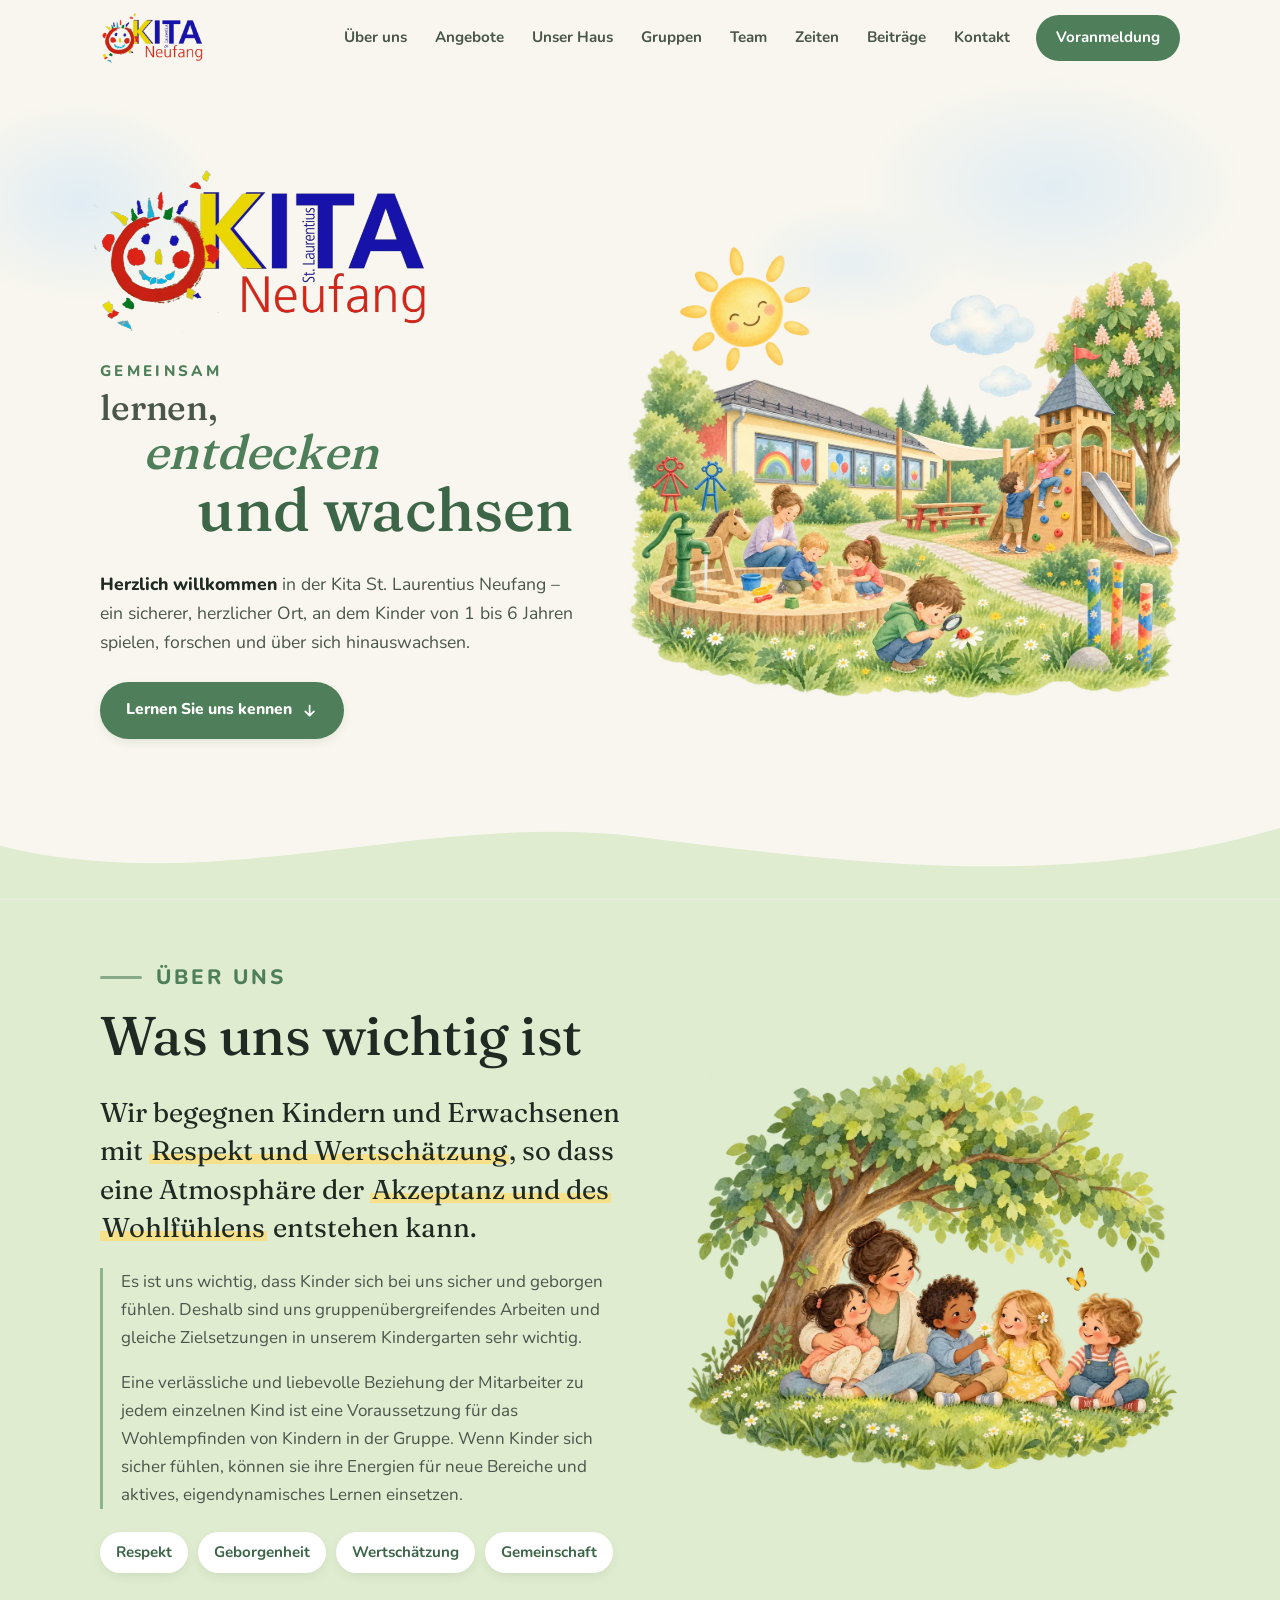
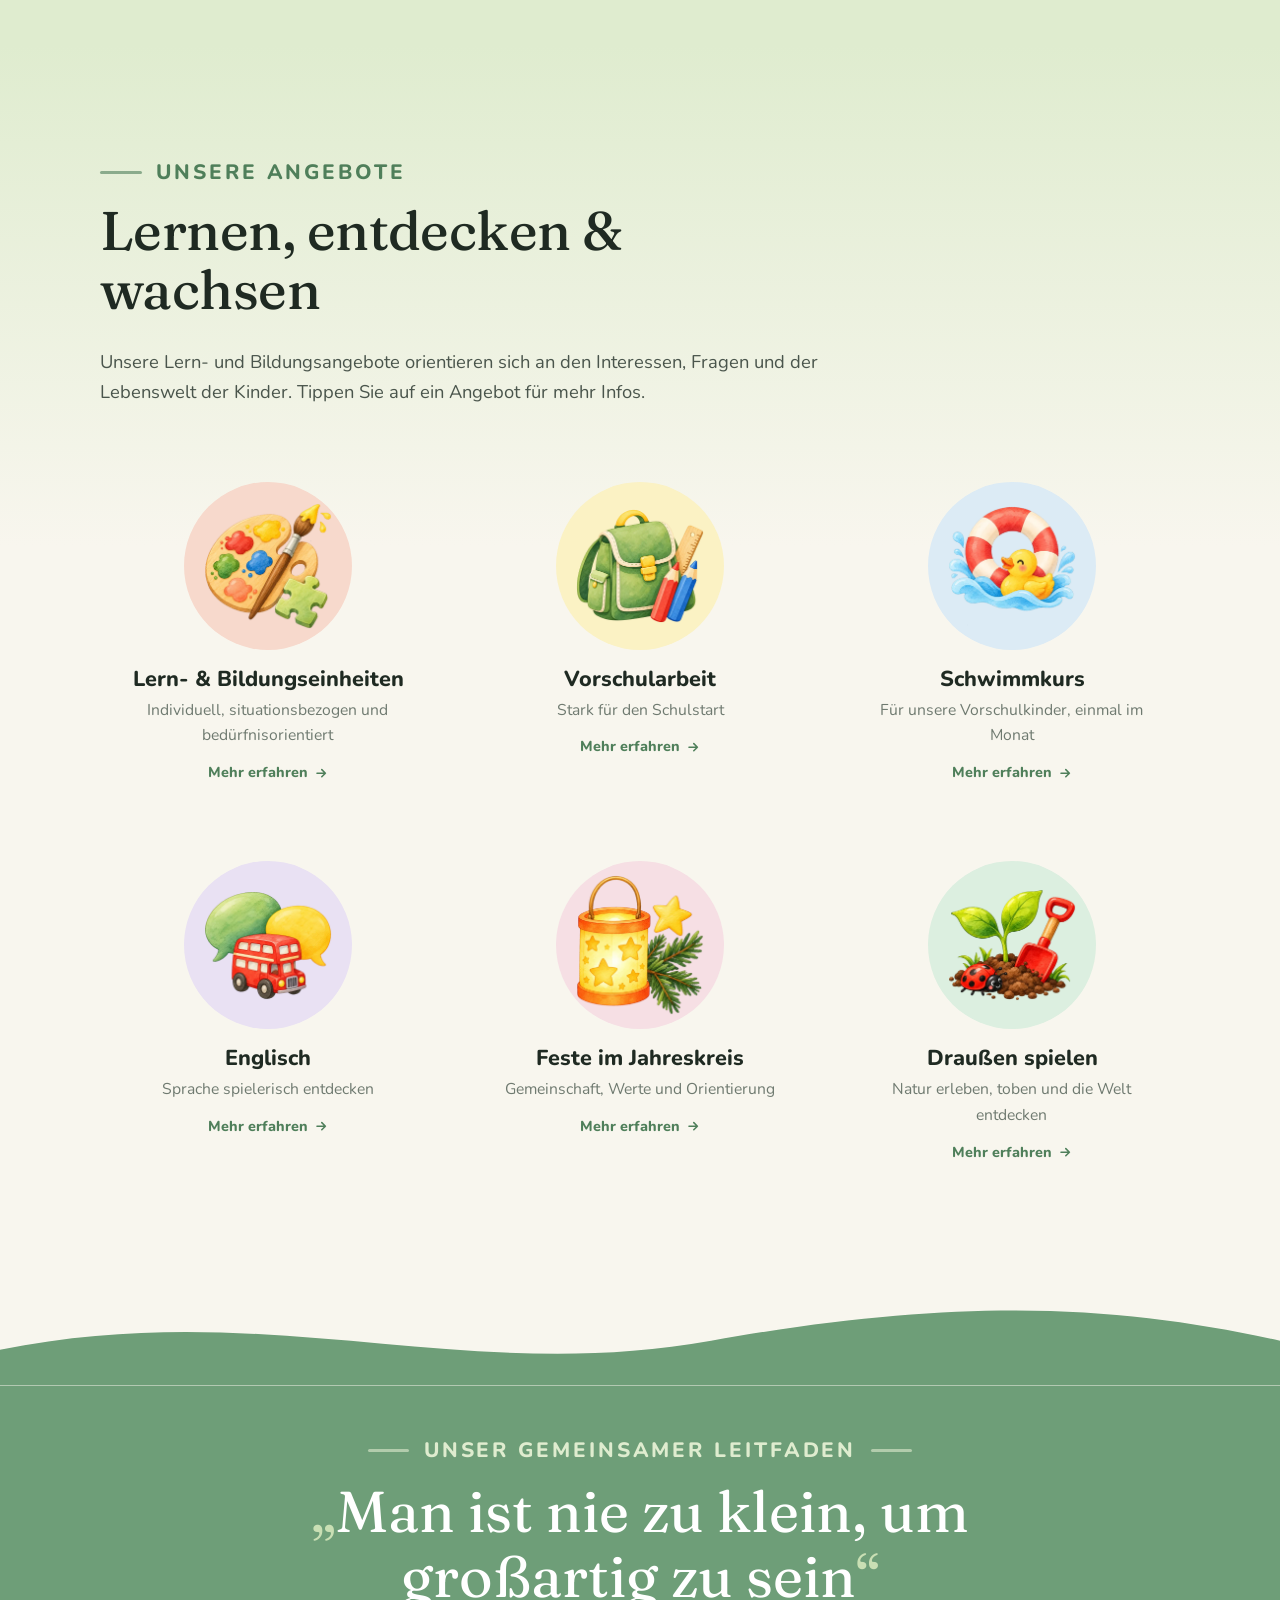
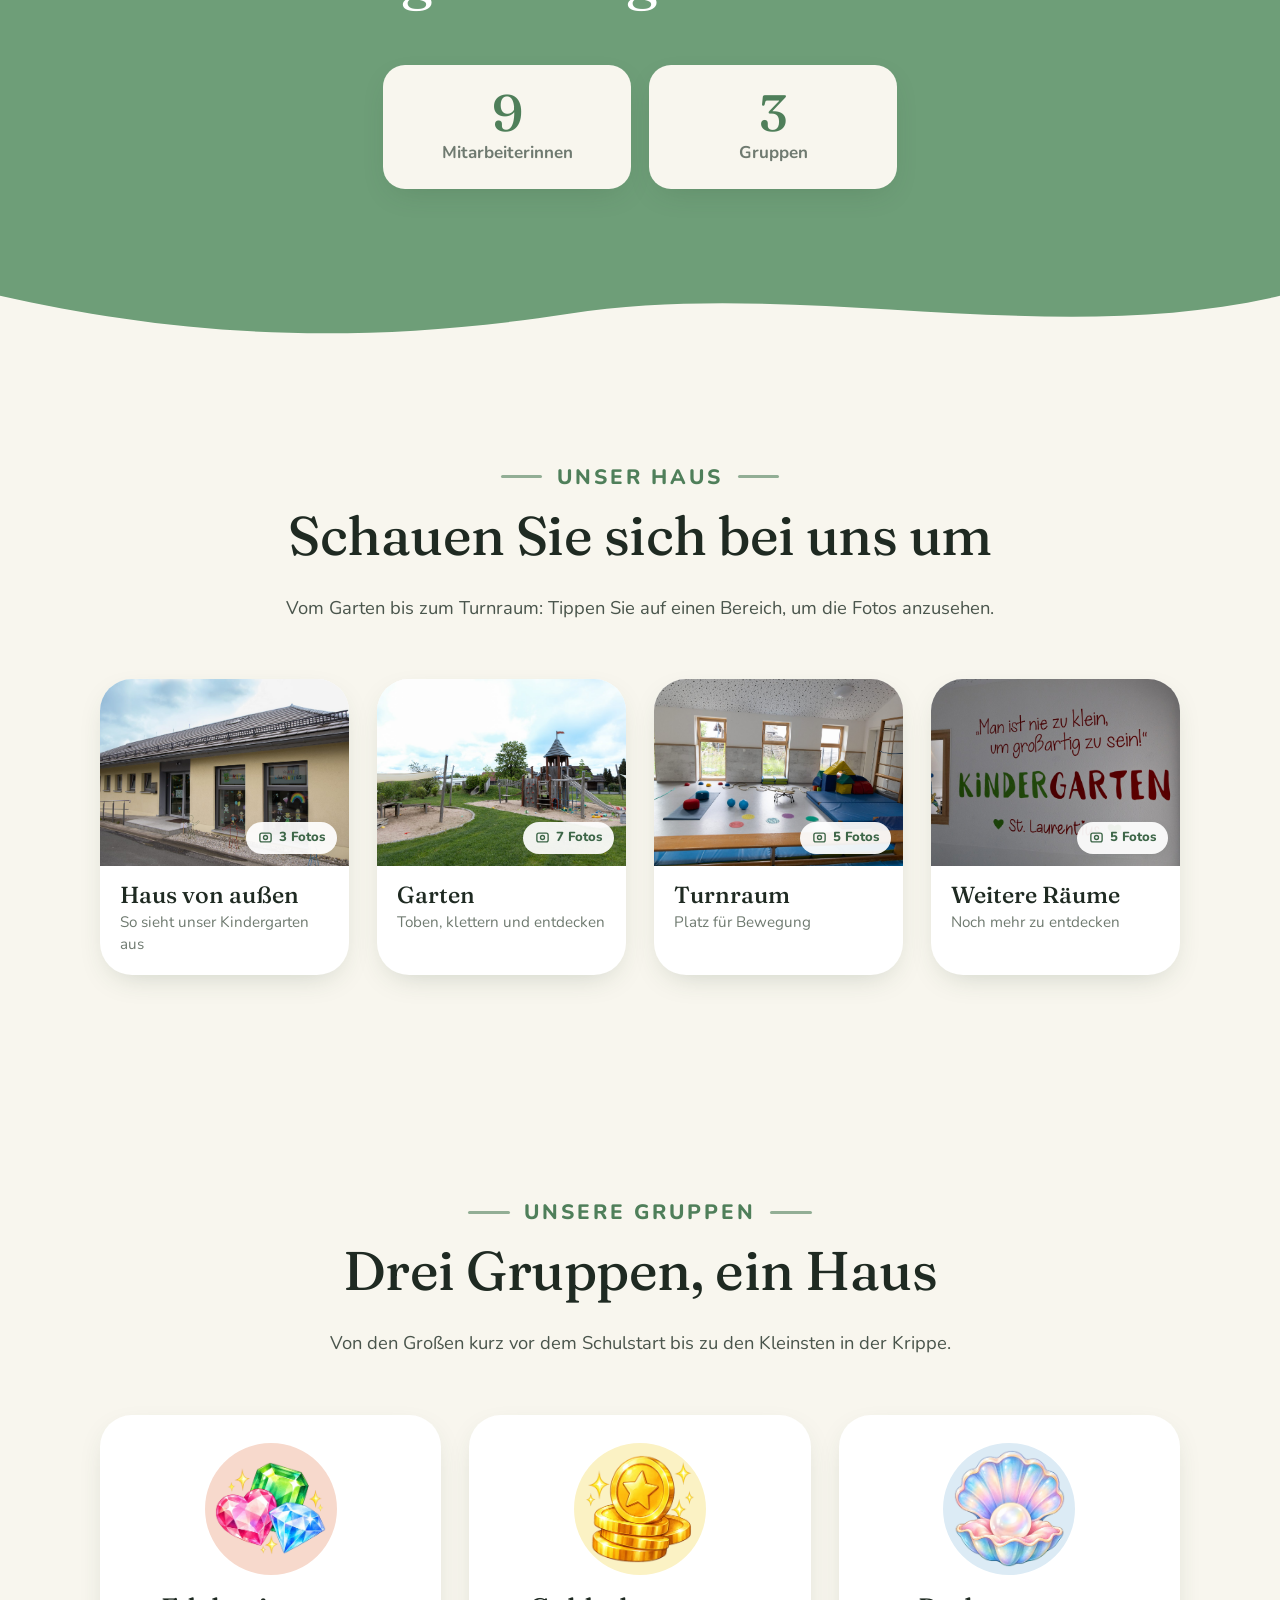
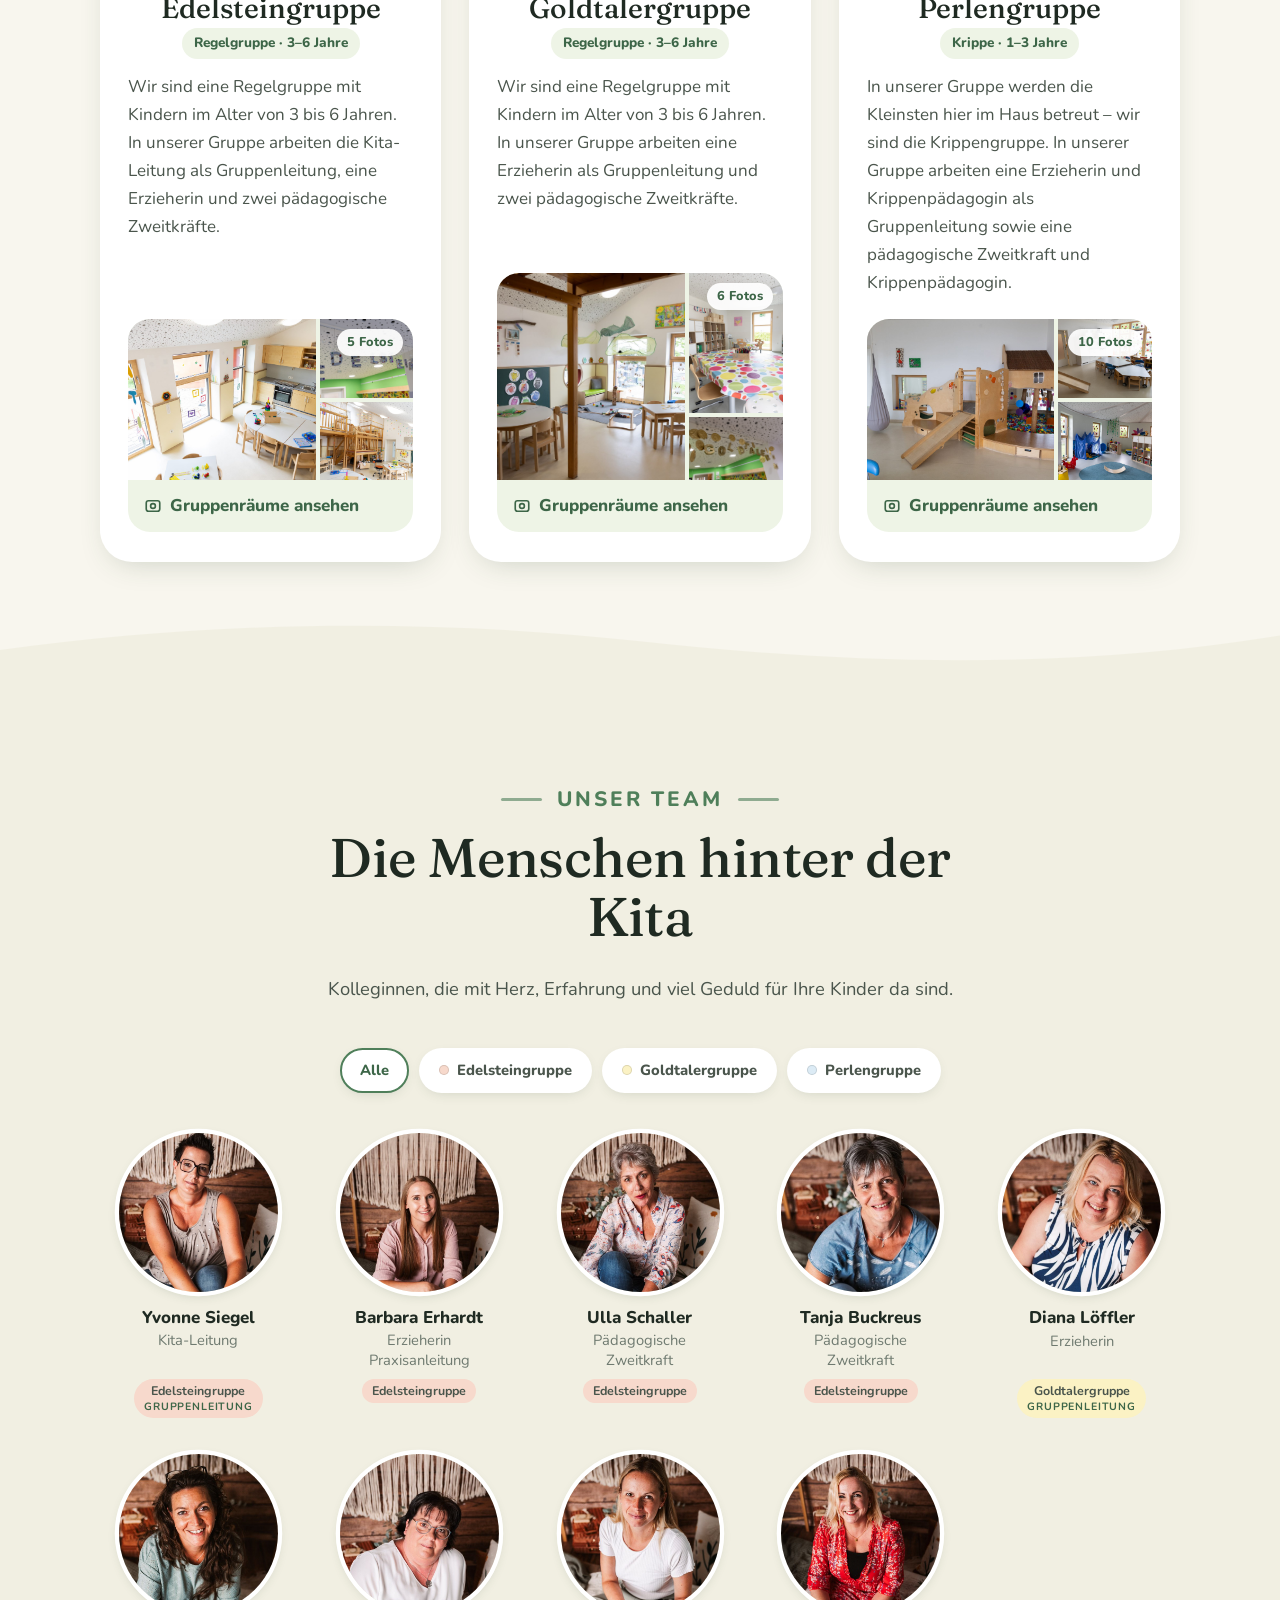
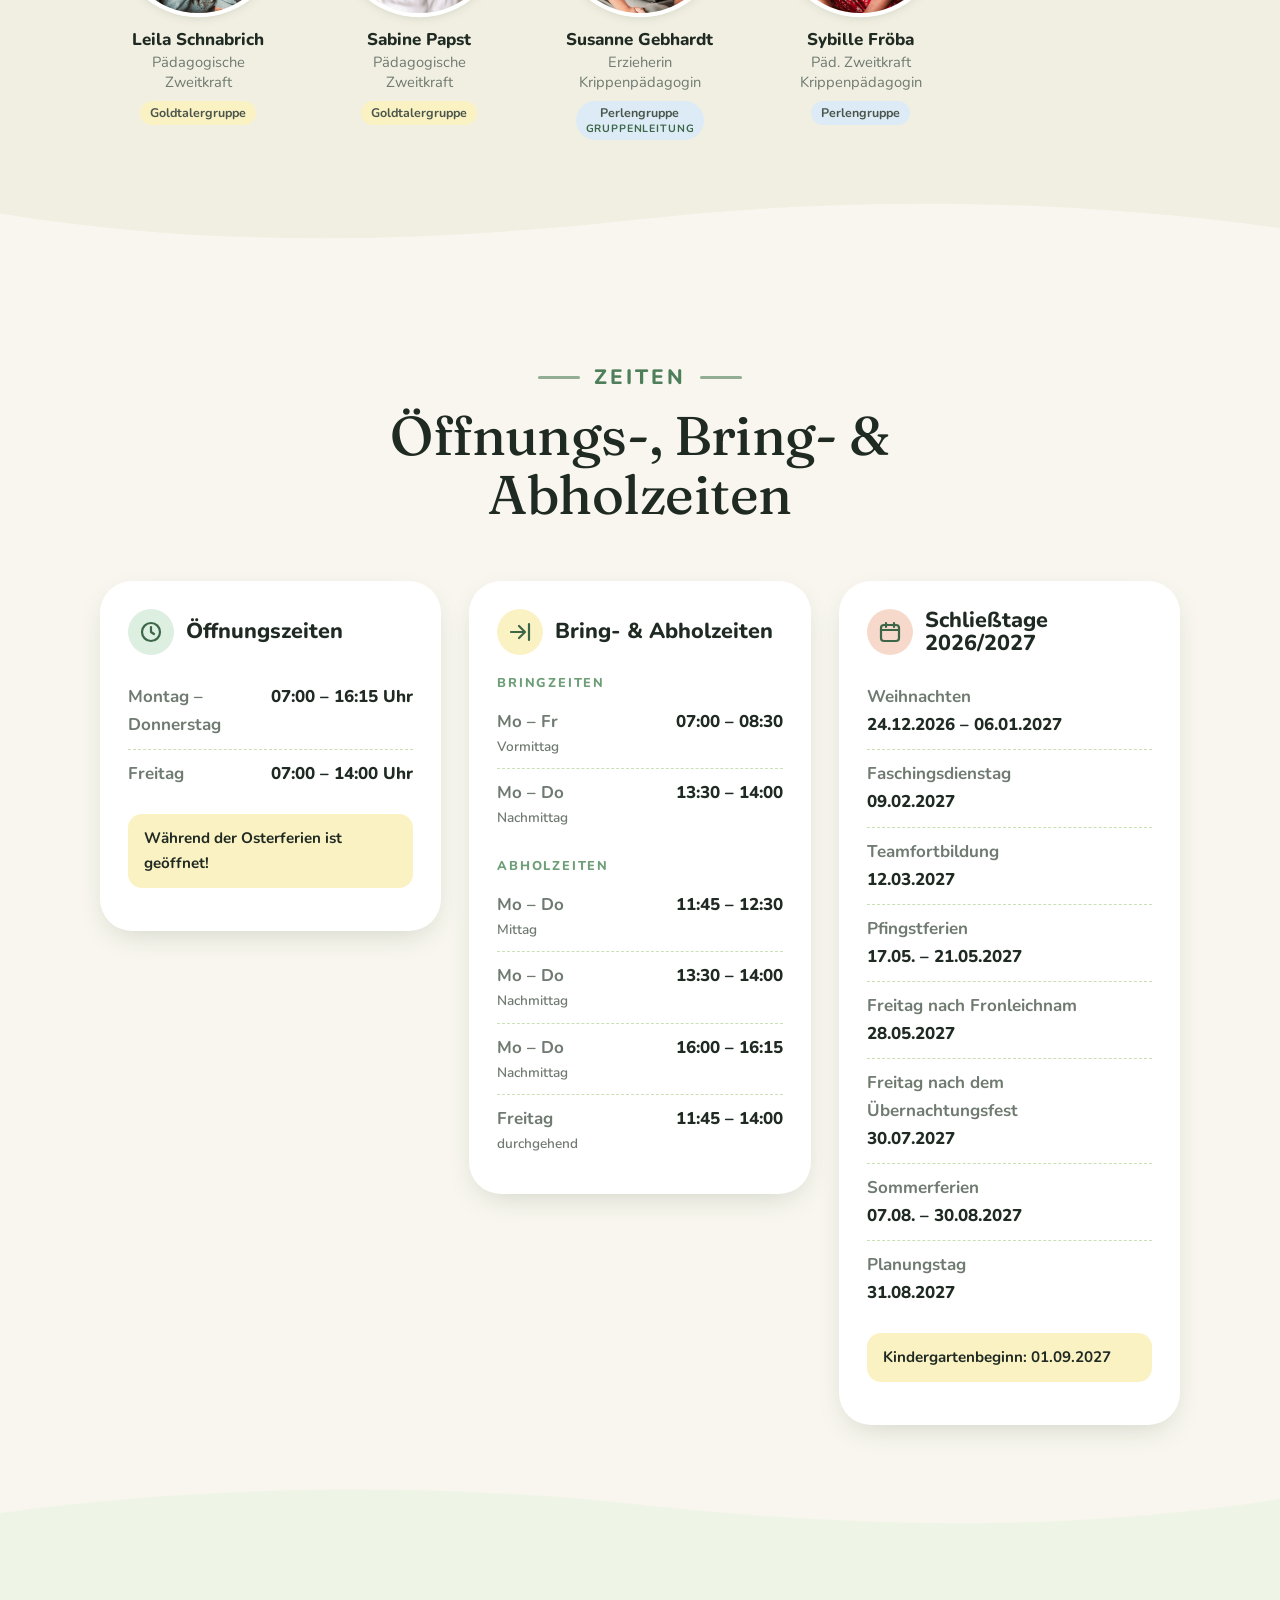
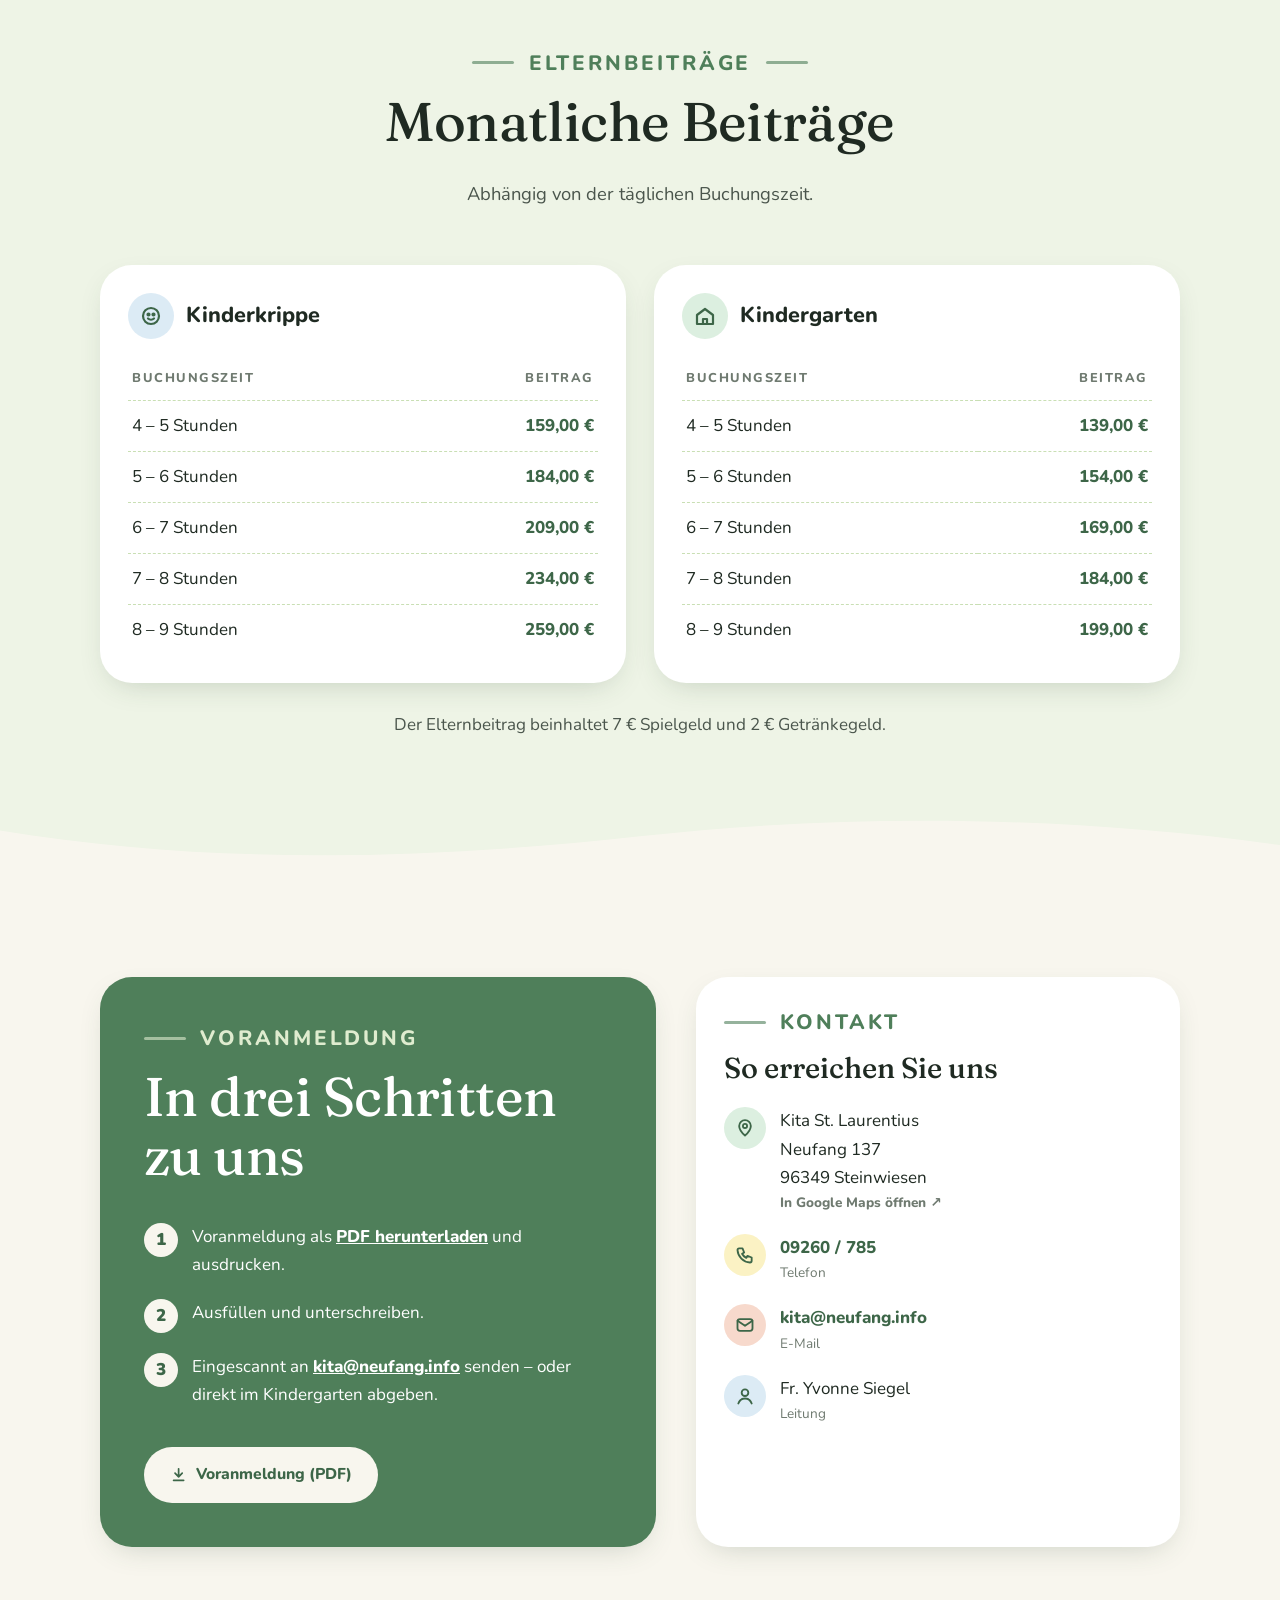
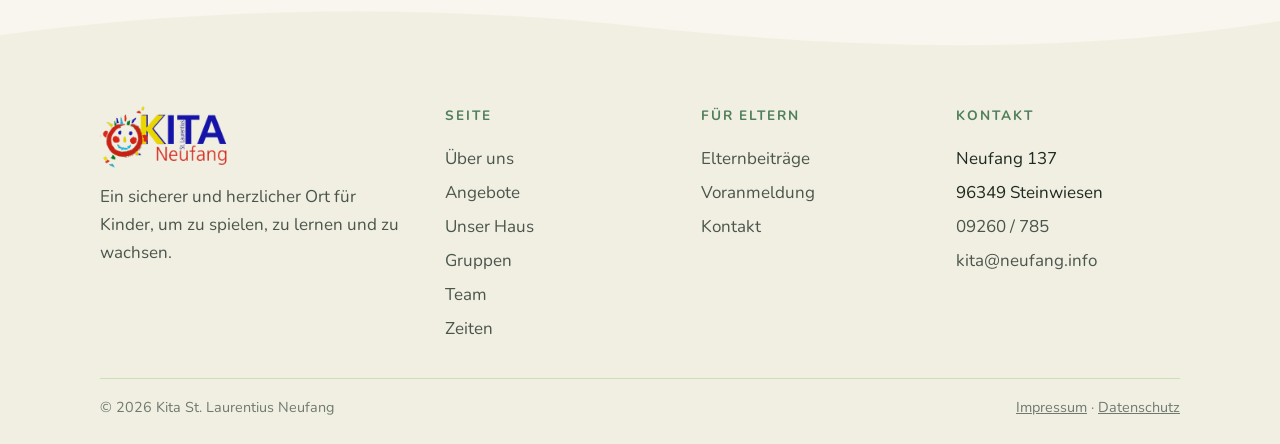
==== commit 5470d5da: "Titelbild: Blätter, Blüten und Schnee bleiben kurz auf der Wiese liegen, bevor sie verblassen Co-Aut" ====
--- a/index.html
+++ b/index.html
@@ -23,7 +23,7 @@
   <link rel="preload" href="assets/img/logo-gross.webp" as="image">
   <link rel="preload" href="assets/fonts/fraunces-latin-wght-normal.woff2" as="font" type="font/woff2" crossorigin>
   <link rel="preload" href="assets/fonts/nunito-latin-wght-normal.woff2" as="font" type="font/woff2" crossorigin>
-  <link rel="stylesheet" href="assets/css/style.css?v=2026-10-13p">
+  <link rel="stylesheet" href="assets/css/style.css?v=2026-10-14a">
   <script type="application/ld+json">
   {
     "@context": "https://schema.org",
@@ -803,6 +803,6 @@
   </div>
 </footer>
 
-<script src="assets/js/main.js?v=2026-10-13r" defer></script>
+<script src="assets/js/main.js?v=2026-10-14a" defer></script>
 </body>
 </html>
--- a/assets/css/style.css
+++ b/assets/css/style.css
@@ -956,31 +956,40 @@
   60% { transform: scale(1.02) rotate(3deg); filter: drop-shadow(0 0 10px rgba(255, 210, 60, 0.5)); }
 }
 
-/* Jahreszeit im Hero (main.js): fallende Blütenblätter / Blätter / Schneeflocken.
-   Je Teil: --x Startposition, --s Größe, --d Falldauer, --v Verzögerung, --p Pendeldauer, --w Pendelwinkel */
+/* Jahreszeit im Hero (main.js): fallende Blütenblätter / Blätter / Schneeflocken, die kurz
+   auf der Wiese liegen bleiben und dann verblassen.
+   Je Teil: --x Startposition, --y Landehöhe, --s Größe, --d Dauer (Fallen + Liegen), --v Verzögerung,
+   --p Pendeldauer, --w Pendelwinkel, --r Lage am Boden.
+   --pendel (−1…1) schwingt hin und her, --schwung (1→0) lässt das Pendeln beim Landen auslaufen. */
+@property --pendel { syntax: "<number>"; inherits: true; initial-value: 0; }
+@property --schwung { syntax: "<number>"; inherits: true; initial-value: 1; }
 .hero-szene .jahreszeit { position: absolute; inset: 0; z-index: 3; overflow: hidden; pointer-events: none; }
 .jahreszeit i {
+  --amp: 140%;
   position: absolute; top: -6%; left: var(--x); width: var(--s);
   animation: jz-fallen var(--d) linear var(--v) infinite;
 }
+.jahreszeit.winter i { --amp: 60%; }
 .jahreszeit svg {
   display: block; width: 100%; height: auto;
+  transform:
+    translateX(calc(var(--amp) * var(--pendel) * var(--schwung)))
+    rotate(calc(var(--w) * var(--pendel) * var(--schwung) + var(--r) * (1 - var(--schwung))))
+    scaleY(calc(1 - 0.35 * (1 - var(--schwung))));
   animation: jz-pendeln var(--p) ease-in-out var(--v) infinite alternate;
 }
-.jahreszeit.winter svg { animation-name: jz-wehen; }
 .jahreszeit.pause i, .jahreszeit.pause svg { animation-play-state: paused; }
 @keyframes jz-fallen {
-  0% { top: -6%; opacity: 0; }
-  8%, 82% { opacity: 1; }
-  100% { top: 96%; opacity: 0; }
+  0% { top: -6%; opacity: 0; --schwung: 1; }
+  6% { opacity: 1; }
+  68% { top: var(--y); --schwung: 1; }
+  73% { --schwung: 0; }
+  86% { opacity: 1; }
+  100% { top: var(--y); opacity: 0; --schwung: 0; }
 }
 @keyframes jz-pendeln {
-  from { transform: translateX(-140%) rotate(calc(var(--w) * -1)); }
-  to { transform: translateX(140%) rotate(var(--w)); }
-}
-@keyframes jz-wehen {
-  from { transform: translateX(-60%); }
-  to { transform: translateX(60%); }
+  from { --pendel: -1; }
+  to { --pendel: 1; }
 }
 
 .hero-art, .hero-text { will-change: transform; }
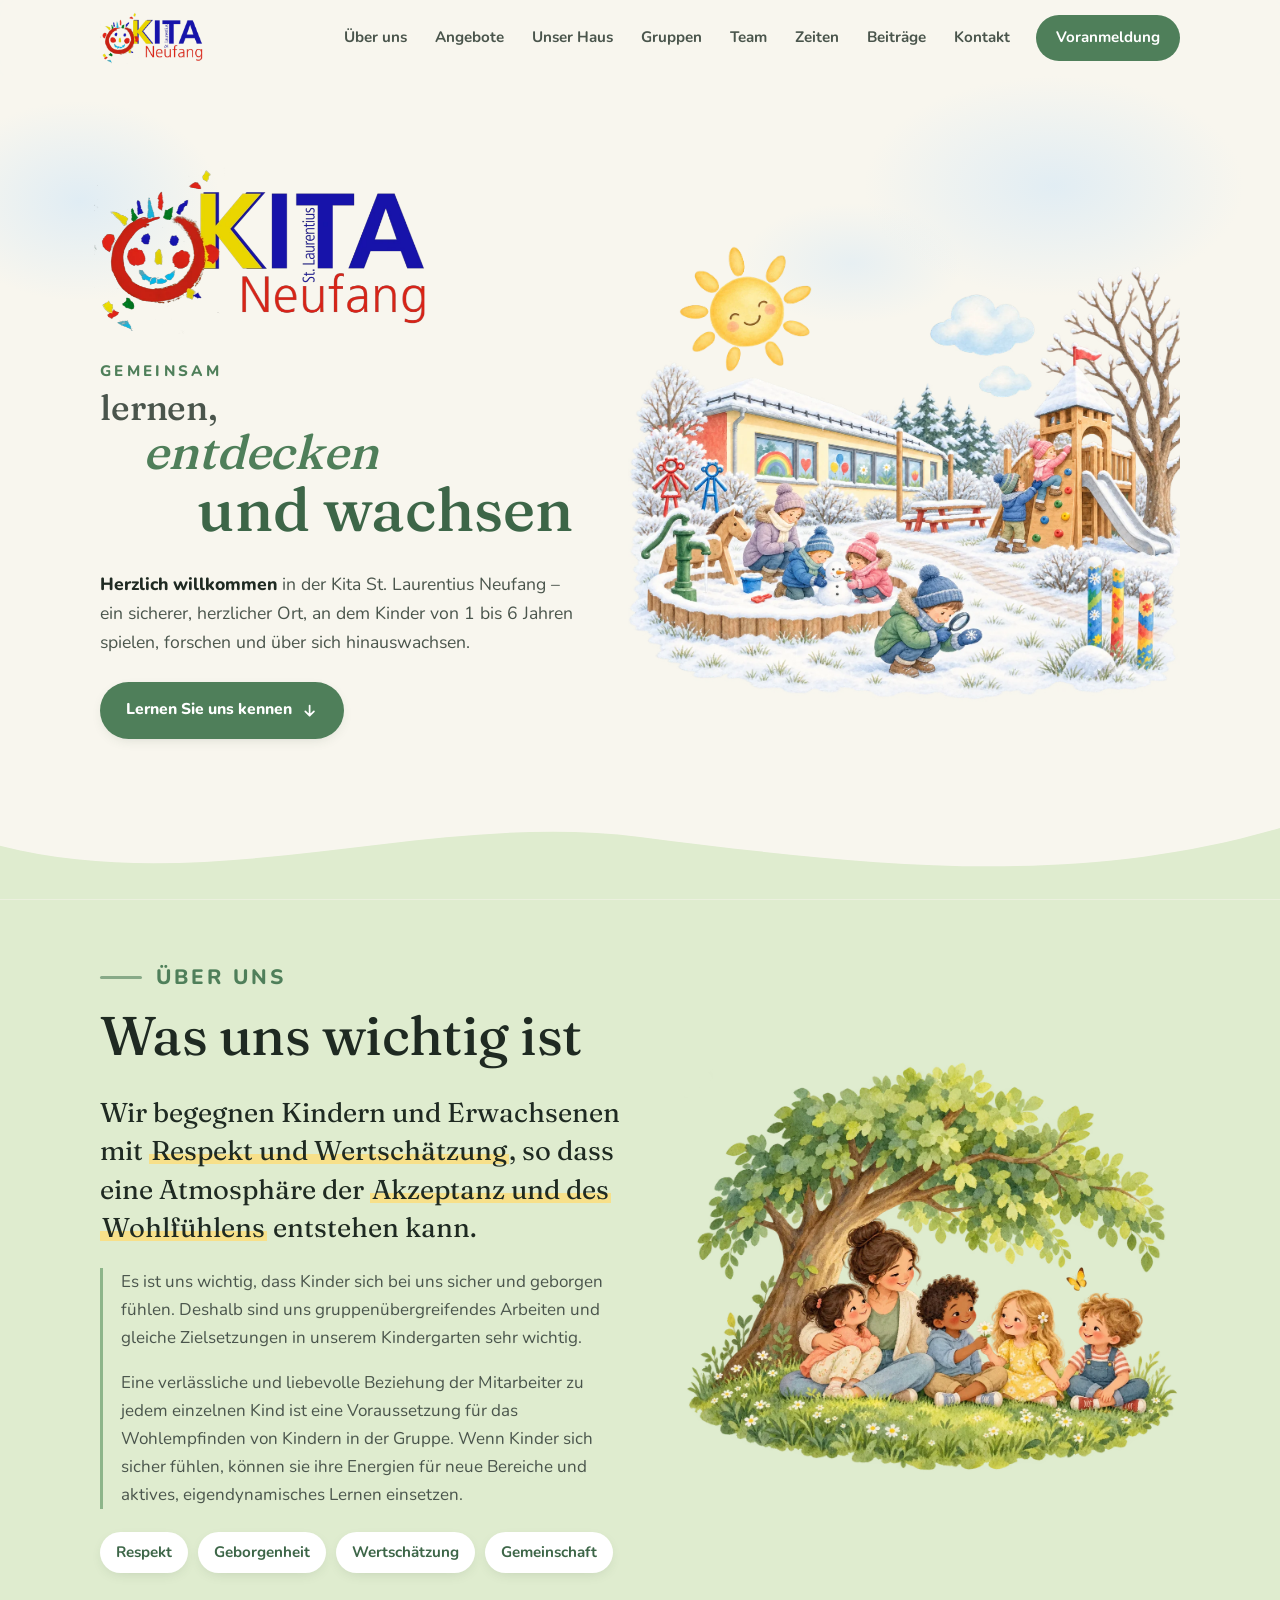
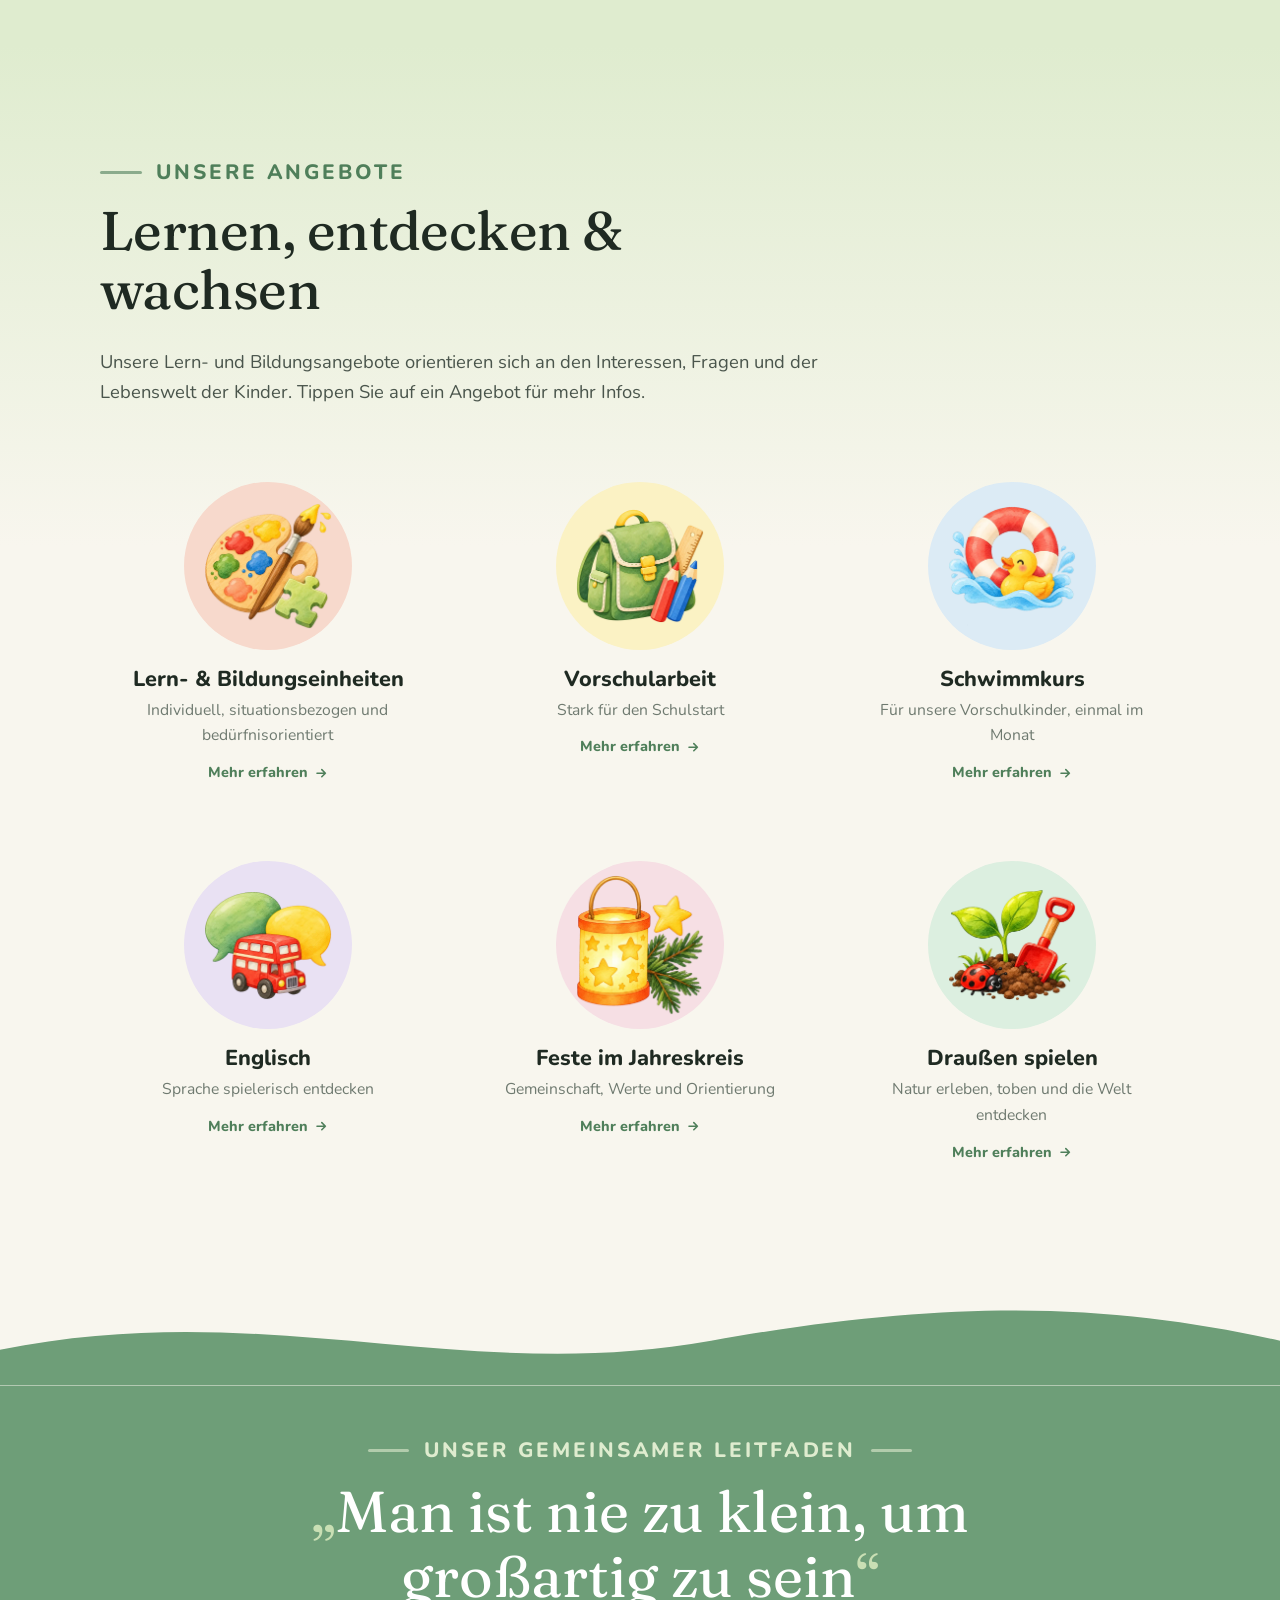
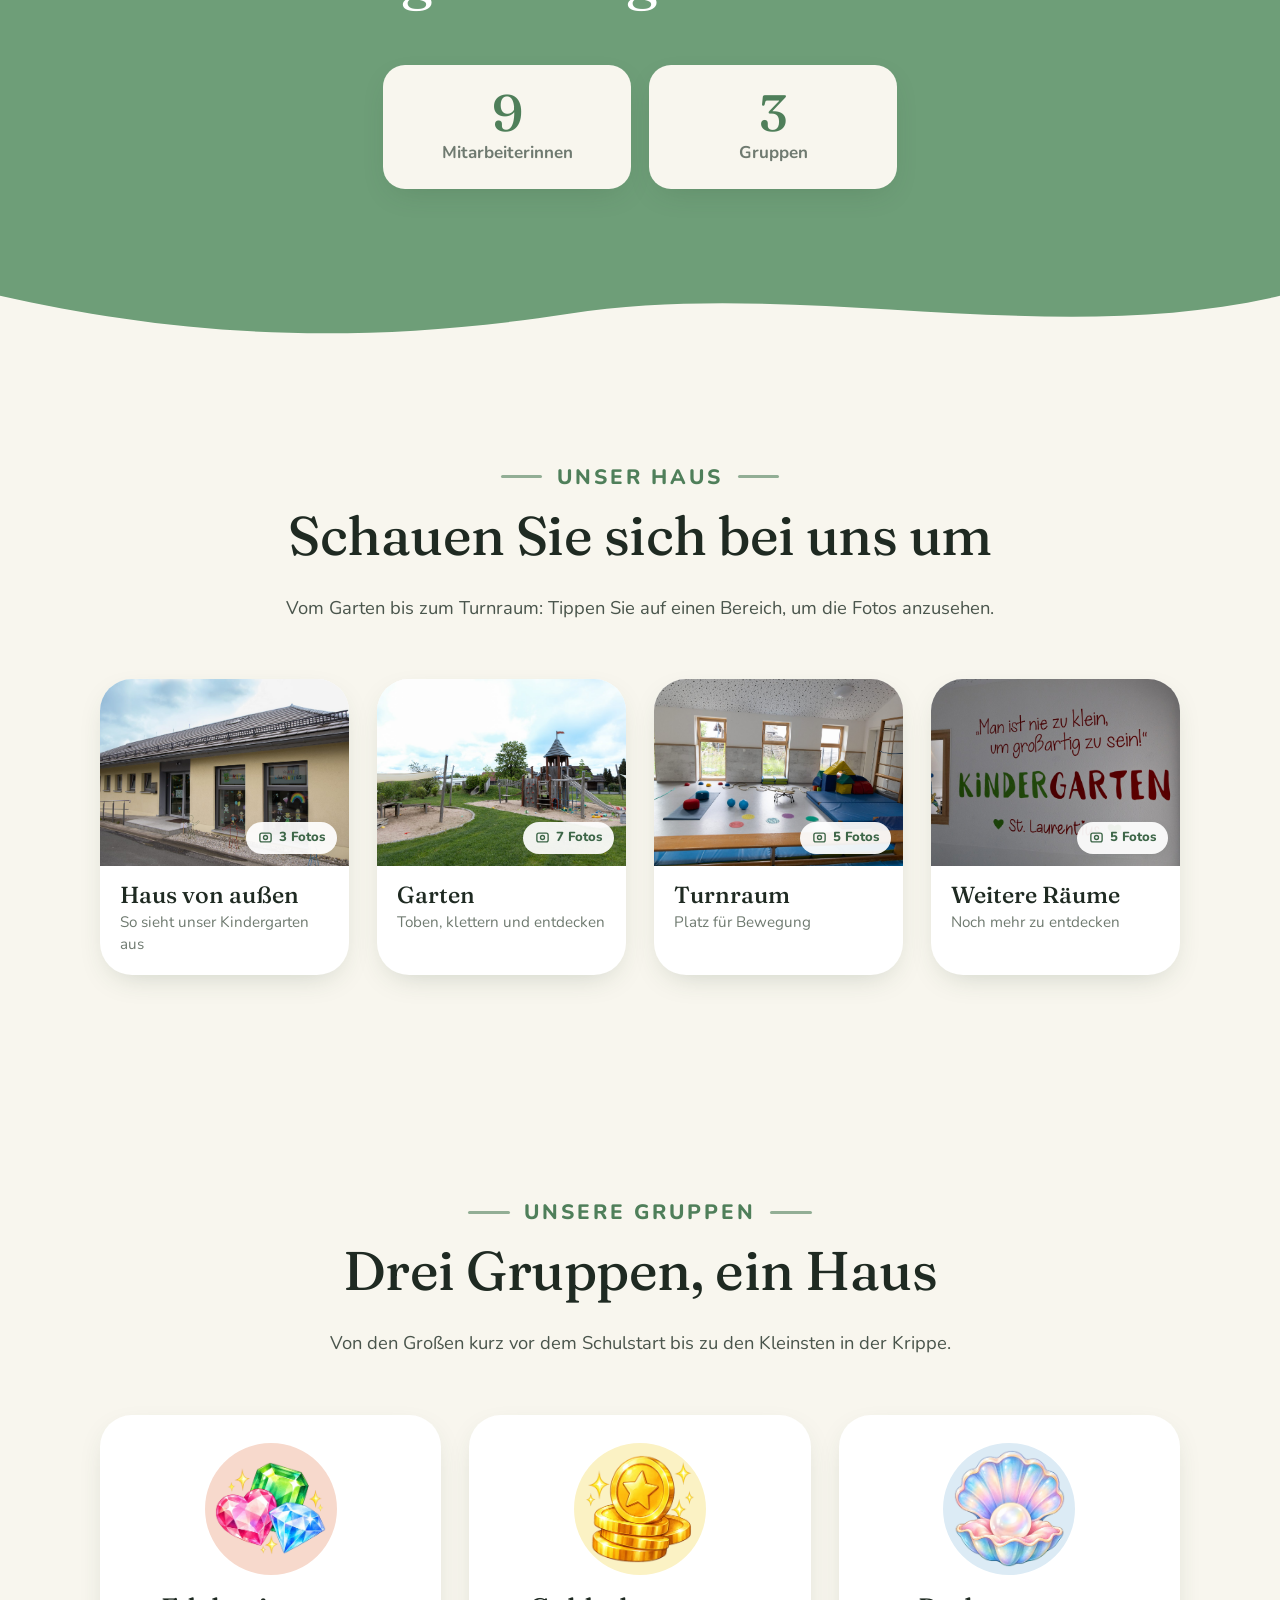
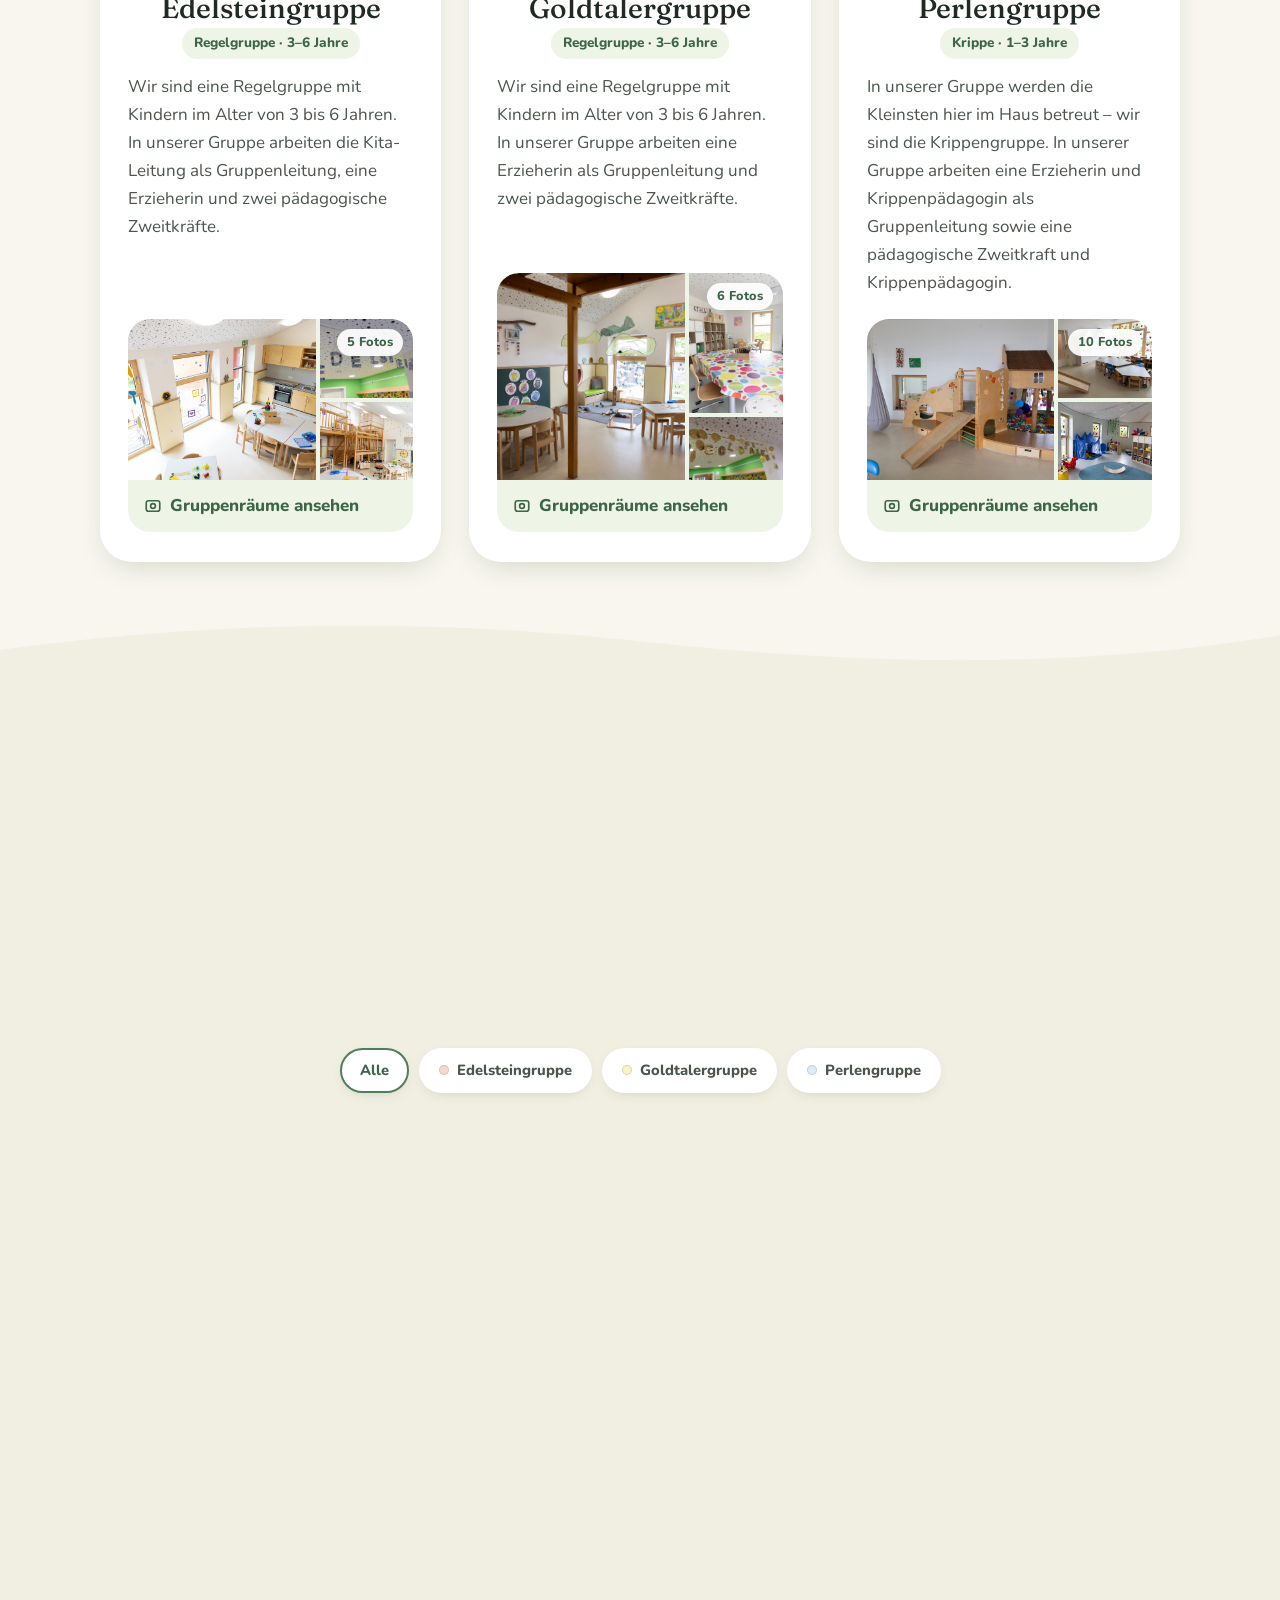
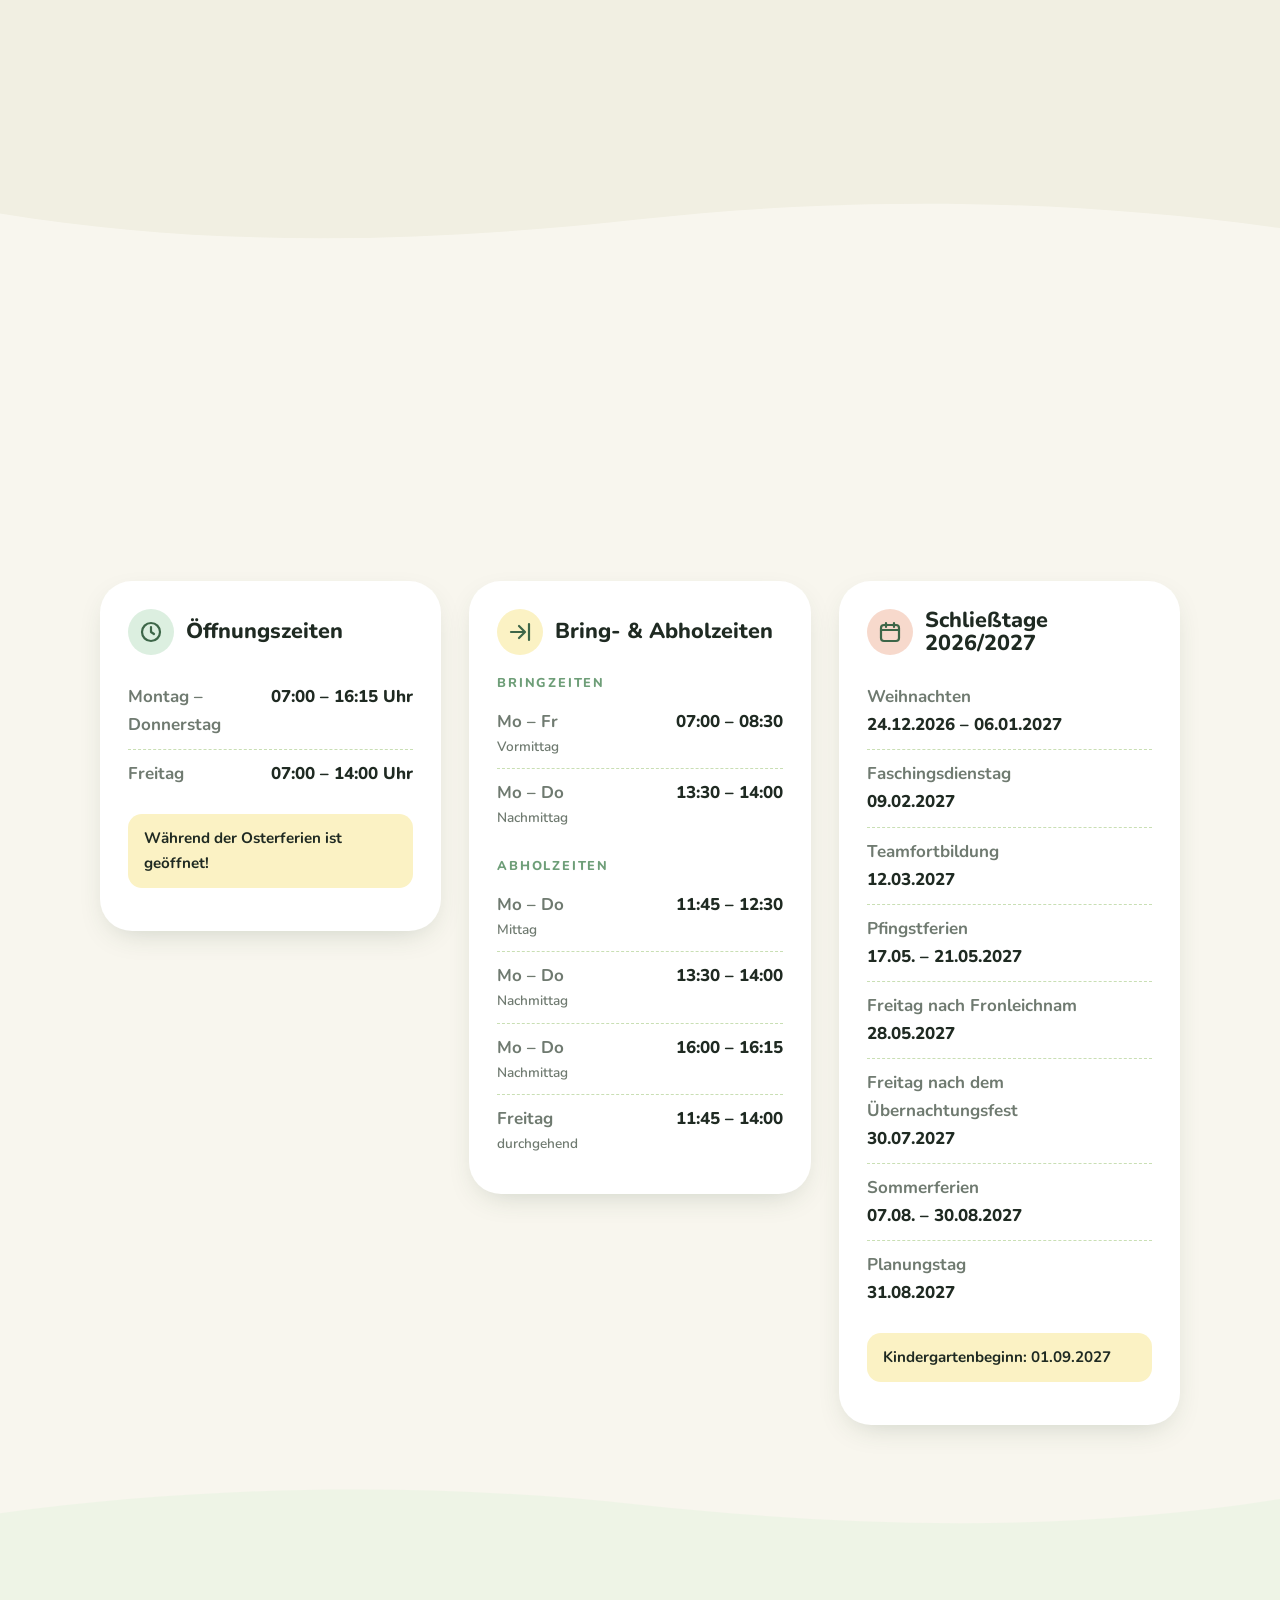
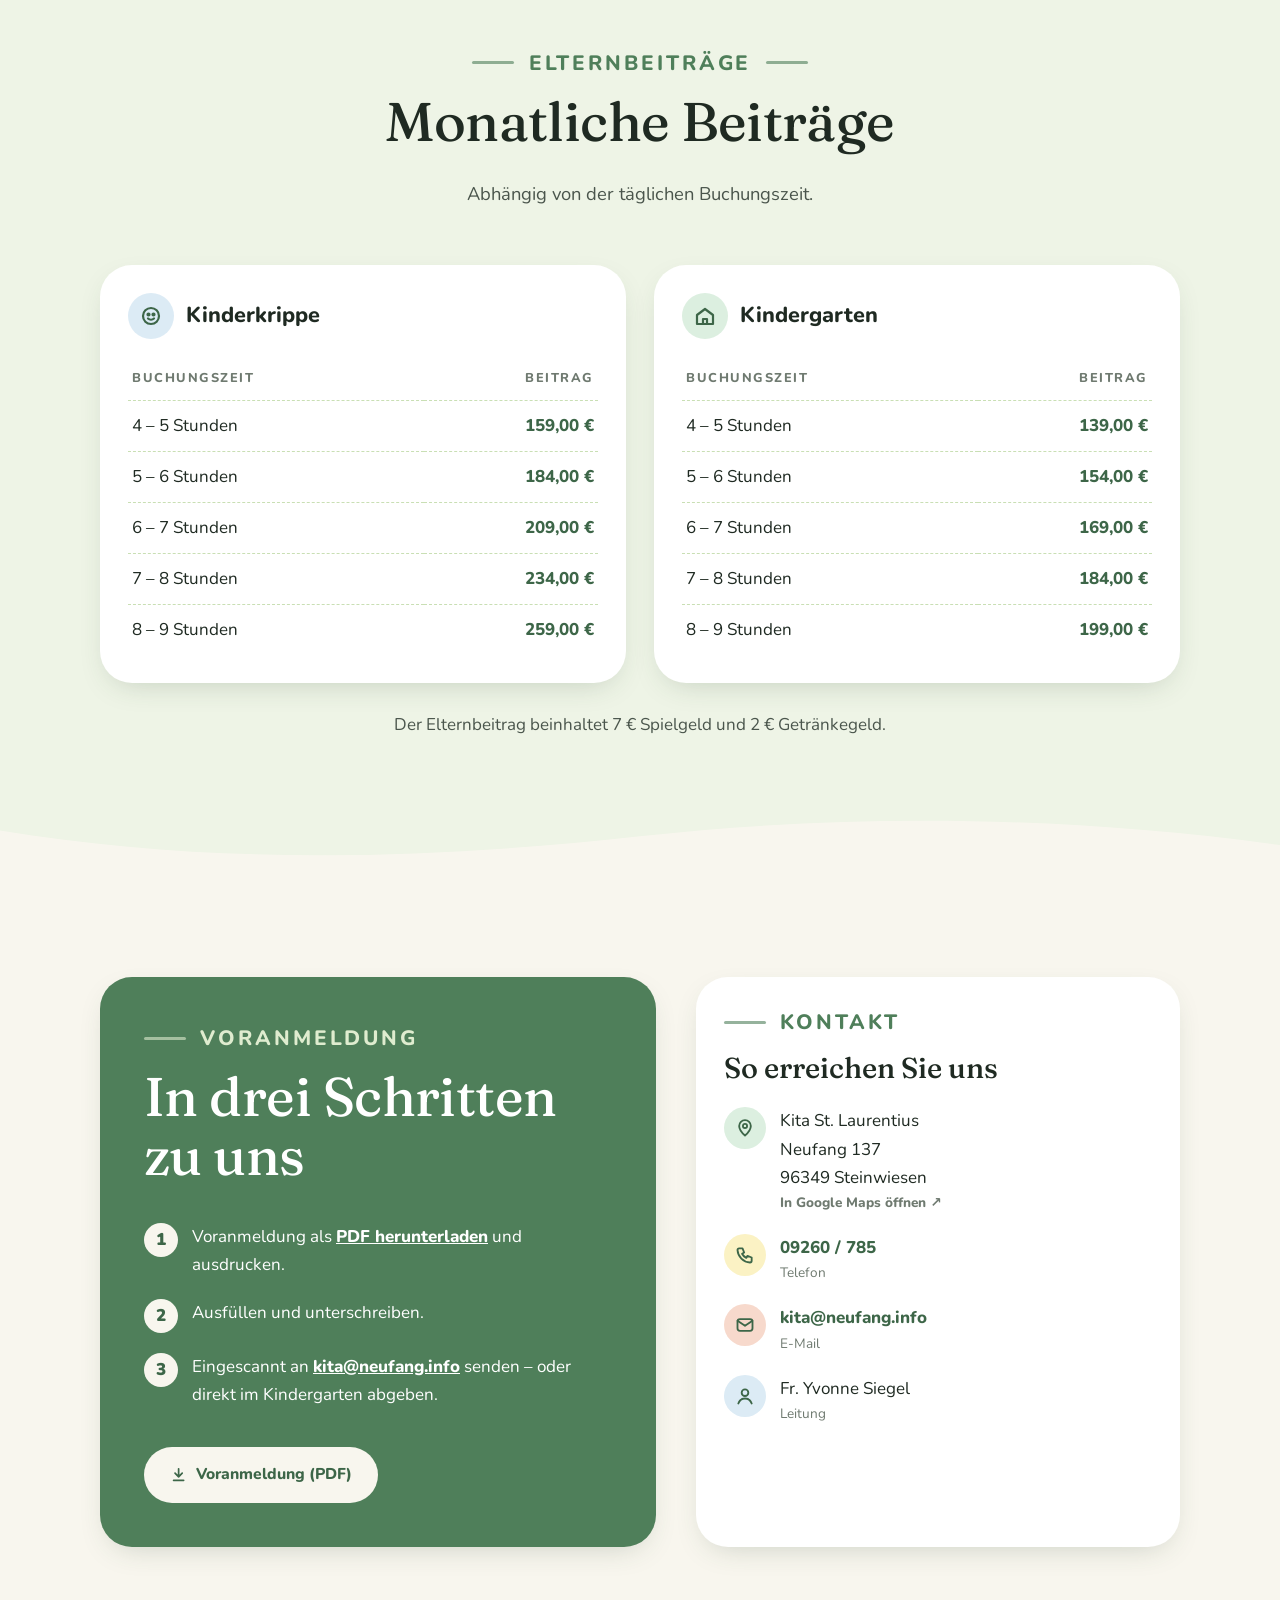
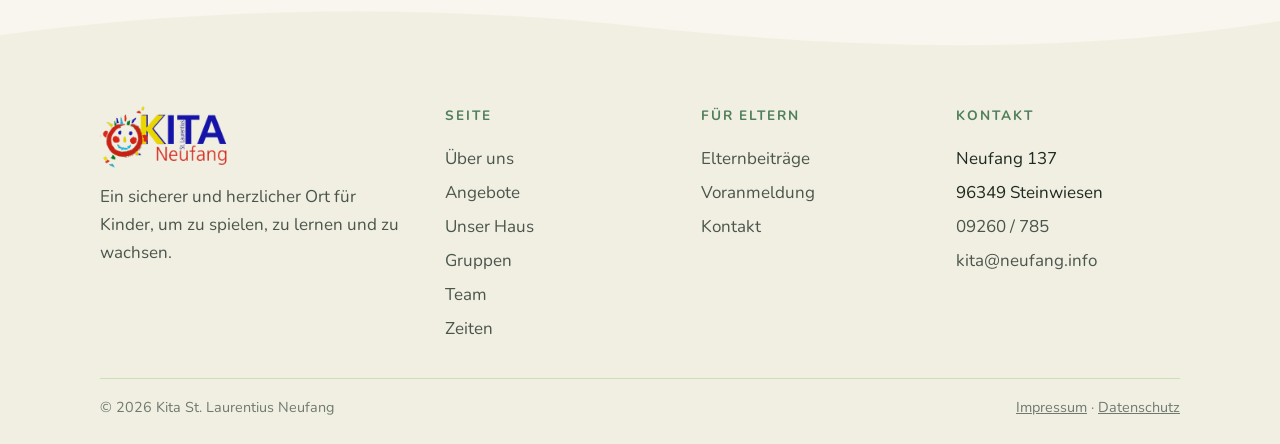
==== commit 78bec731: "Titelbild im Winter: von Dezember bis Februar verschneite Fassung mit warm angezogenen Kindern Co-Au" ====
--- a/index.html
+++ b/index.html
@@ -23,7 +23,7 @@
   <link rel="preload" href="assets/img/logo-gross.webp" as="image">
   <link rel="preload" href="assets/fonts/fraunces-latin-wght-normal.woff2" as="font" type="font/woff2" crossorigin>
   <link rel="preload" href="assets/fonts/nunito-latin-wght-normal.woff2" as="font" type="font/woff2" crossorigin>
-  <link rel="stylesheet" href="assets/css/style.css?v=2026-10-14a">
+  <link rel="stylesheet" href="assets/css/style.css?v=2026-10-14b">
   <script type="application/ld+json">
   {
     "@context": "https://schema.org",
@@ -96,6 +96,22 @@
         <img class="ebene strahlen" src="assets/img/illustrations/hero-3-strahlen.webp" alt="" aria-hidden="true">
         <img class="ebene gesicht" src="assets/img/illustrations/hero-3-gesicht.webp" alt="" aria-hidden="true">
       </div>
+      <script>
+        /* Jahreszeit fürs Titelbild (main.js liest sie mit). Im Winter (Dez.–Feb.) die verschneite Fassung
+           zeigen – hier statt in main.js, damit nicht erst kurz das Sommerbild erscheint.
+           Zum Testen: ?jahreszeit=fruehling|sommer|herbst|winter */
+        (function () {
+          var m = new Date().getMonth() + 1;
+          var j = new URLSearchParams(location.search).get("jahreszeit") || (m <= 2 || m === 12 ? "winter" : m <= 5 ? "fruehling" : m <= 8 ? "sommer" : "herbst");
+          document.documentElement.dataset.jahreszeit = j;
+          if (j !== "winter") return;
+          document.querySelectorAll(".hero-szene img").forEach(function (img) {
+            img.src = img.src.replace("/hero-3-", "/hero-3-winter-");
+          });
+          var basis = document.querySelector(".hero-szene img.ill");
+          if (basis) basis.alt = "Der verschneite Garten der Kita mit dem gelben Kindergartengebäude: Eine Erzieherin hockt mit zwei warm eingepackten Kindern am Sandkasten, in dem sie einen kleinen Schneemann bauen, ein Kind betrachtet mit der Lupe eine Schneeflocke auf seinem Handschuh, ein größeres Kind hilft einem kleinen an der Kletterwand des Spielturms hinauf; darüber lacht die Sonne";
+        })();
+      </script>
       <svg class="fallback" viewBox="0 0 640 520" role="img" aria-label="Illustration: Kindergarten auf einem grünen Hügel mit Sonne und Bäumen">
         <!-- Sonne -->
         <g transform="translate(250 92)" stroke="#f2c230" stroke-width="6" stroke-linecap="round">
@@ -803,6 +819,6 @@
   </div>
 </footer>
 
-<script src="assets/js/main.js?v=2026-10-14a" defer></script>
+<script src="assets/js/main.js?v=2026-10-14b" defer></script>
 </body>
 </html>
--- a/assets/css/style.css
+++ b/assets/css/style.css
@@ -945,6 +945,9 @@
   transform-origin: 49.73% 50%;
   animation: gesicht-strahlen 4s ease-in-out infinite;
 }
+/* Winterbild (Tausch per Skript in index.html), Werte aus `python tools/hero_ebenen.py hero-3-winter` */
+[data-jahreszeit="winter"] .hero-szene .strahlen { left: 9.243%; top: 0.786%; width: 24.09%; transform-origin: 50.76% 52.06%; }
+[data-jahreszeit="winter"] .hero-szene .gesicht { left: 14.702%; top: 6.987%; width: 13.683%; transform-origin: 49.47% 50.27%; }
 @keyframes strahlen-drehen { to { rotate: 360deg; } }
 @keyframes strahlen-pulsieren {
   0%, 100% { scale: 1; opacity: 1; }
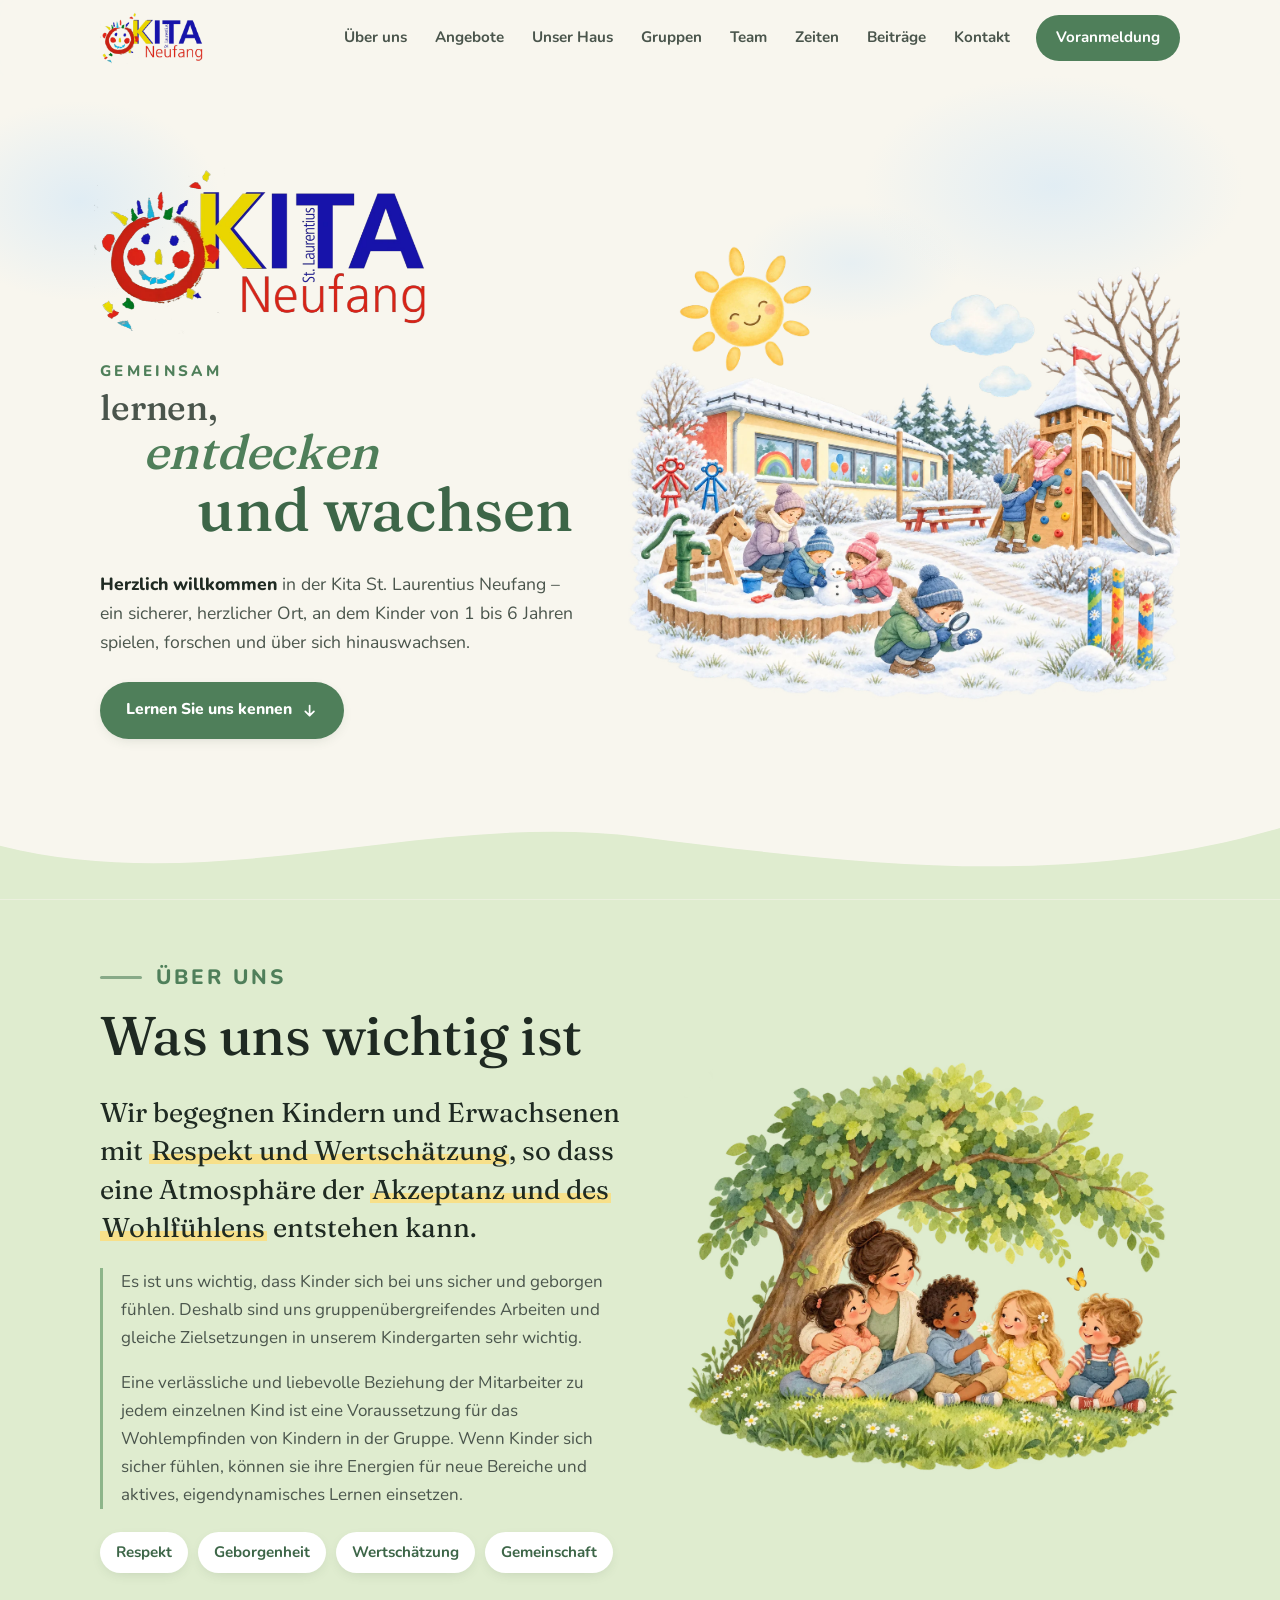
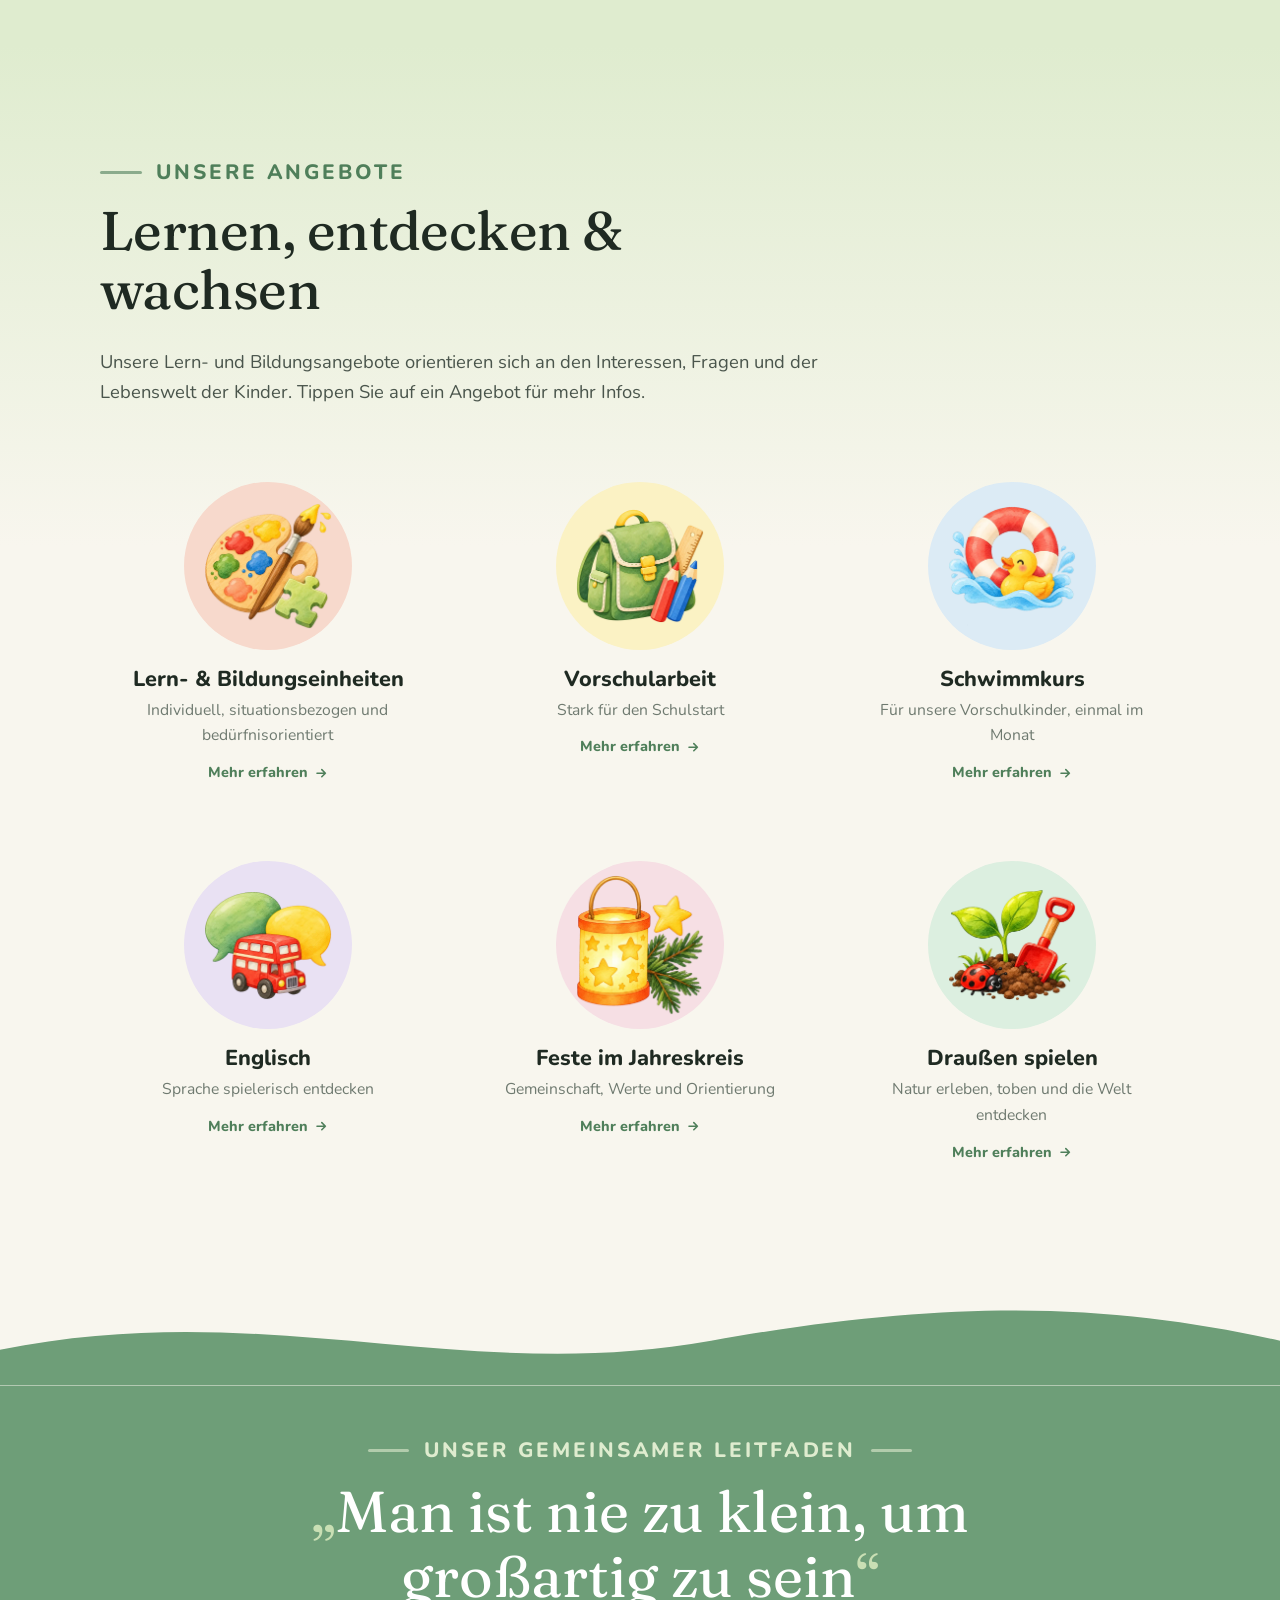
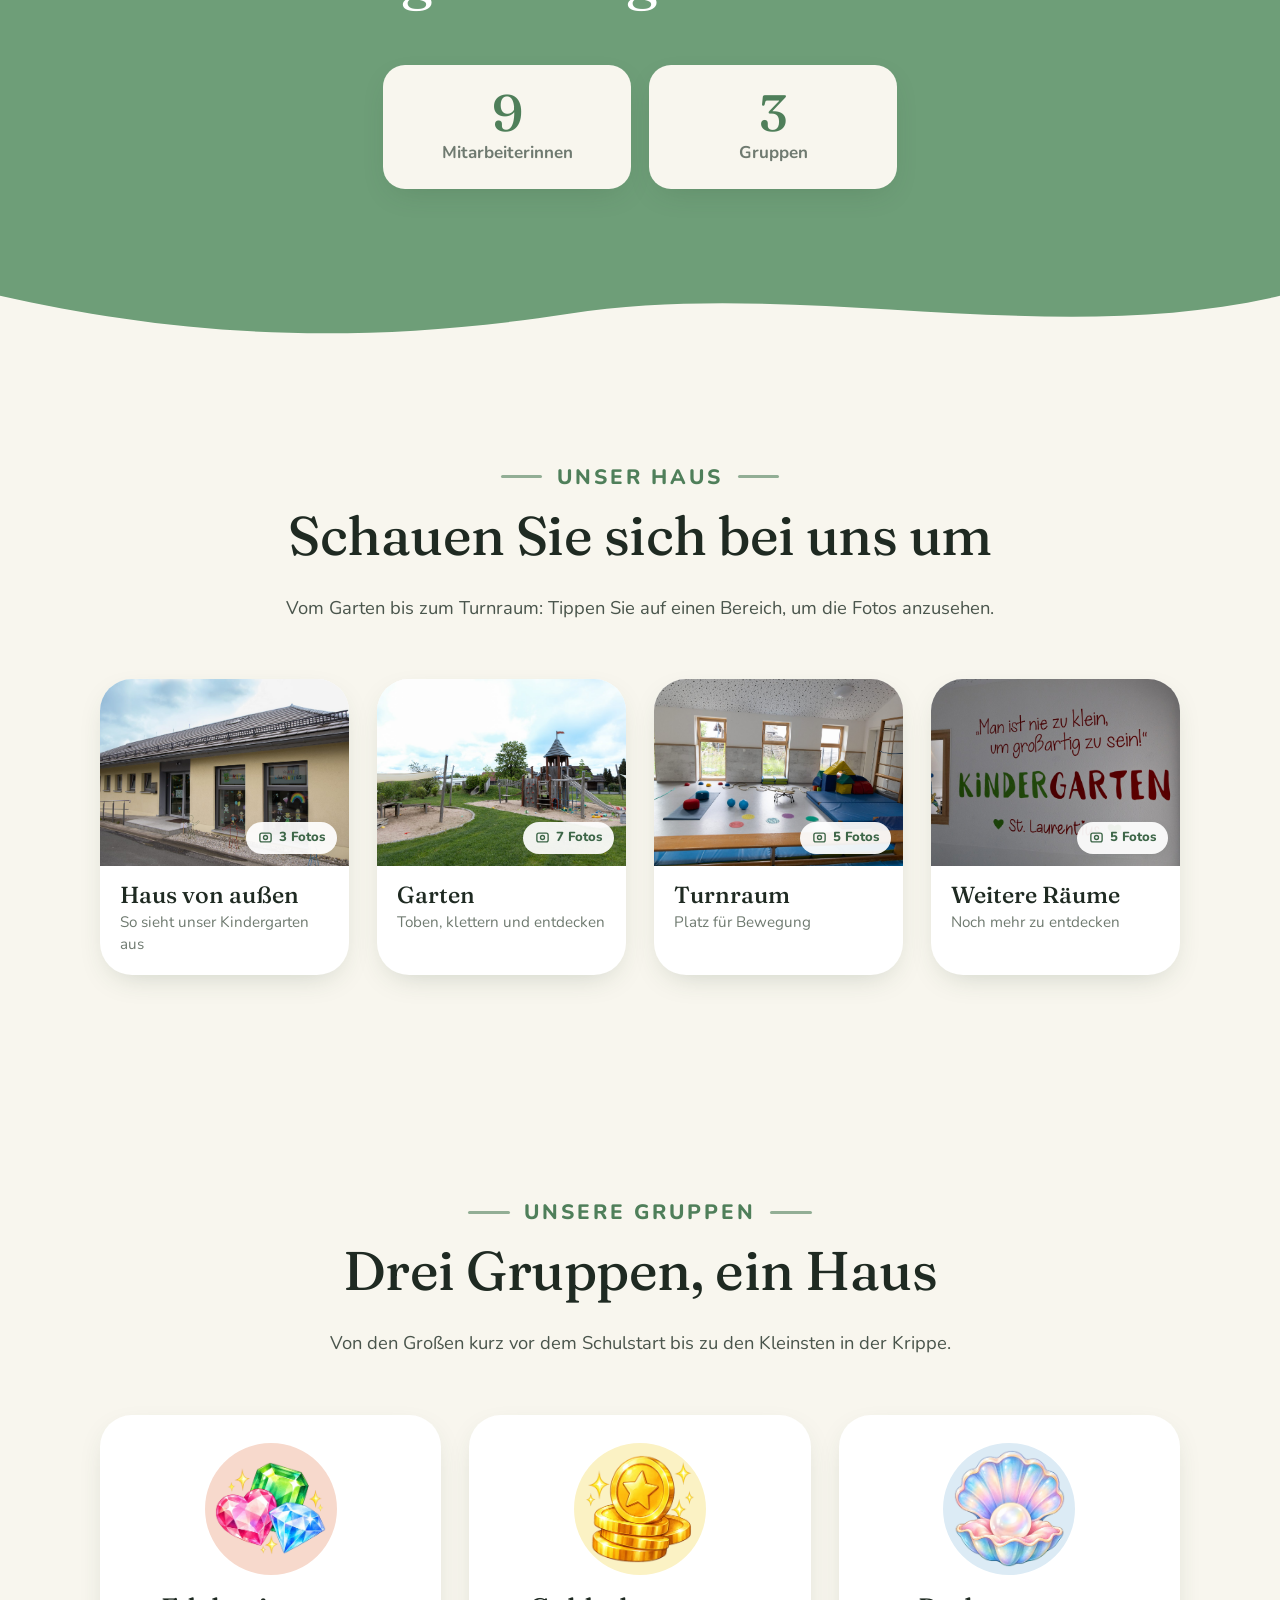
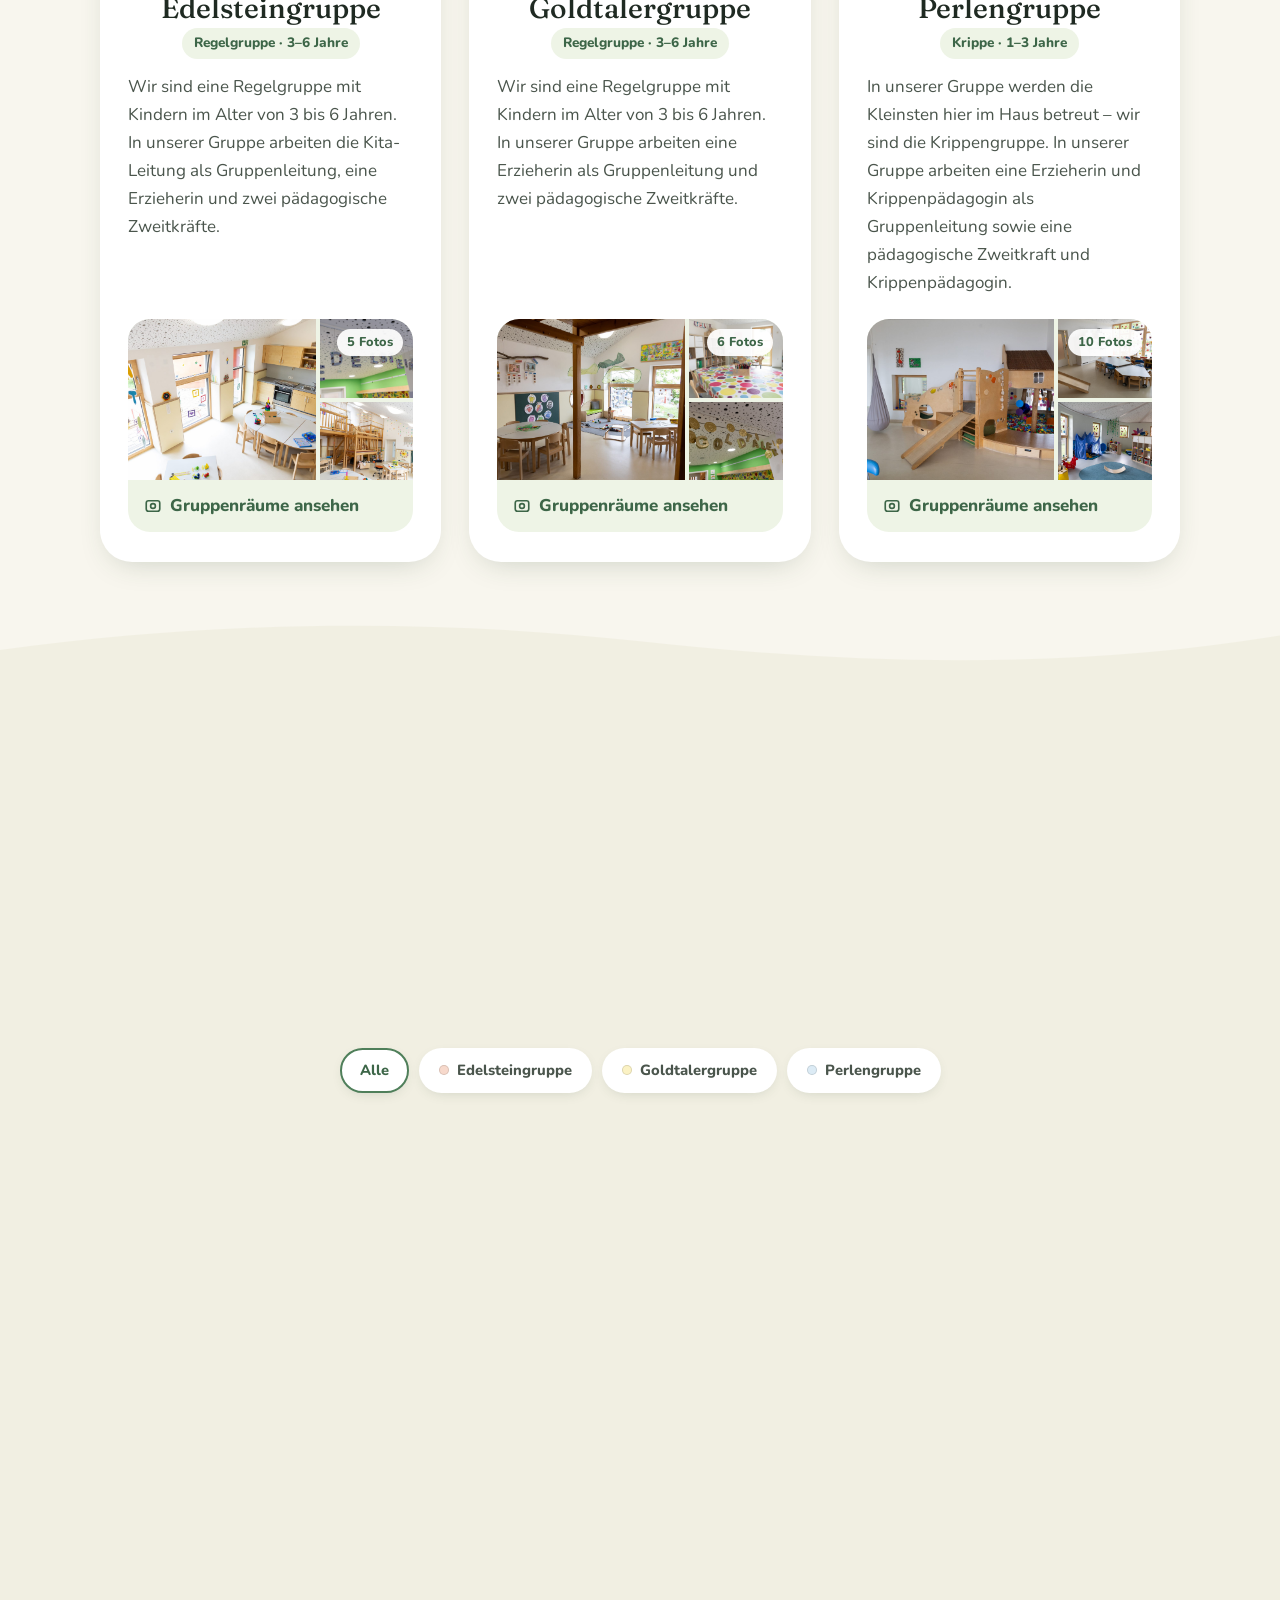
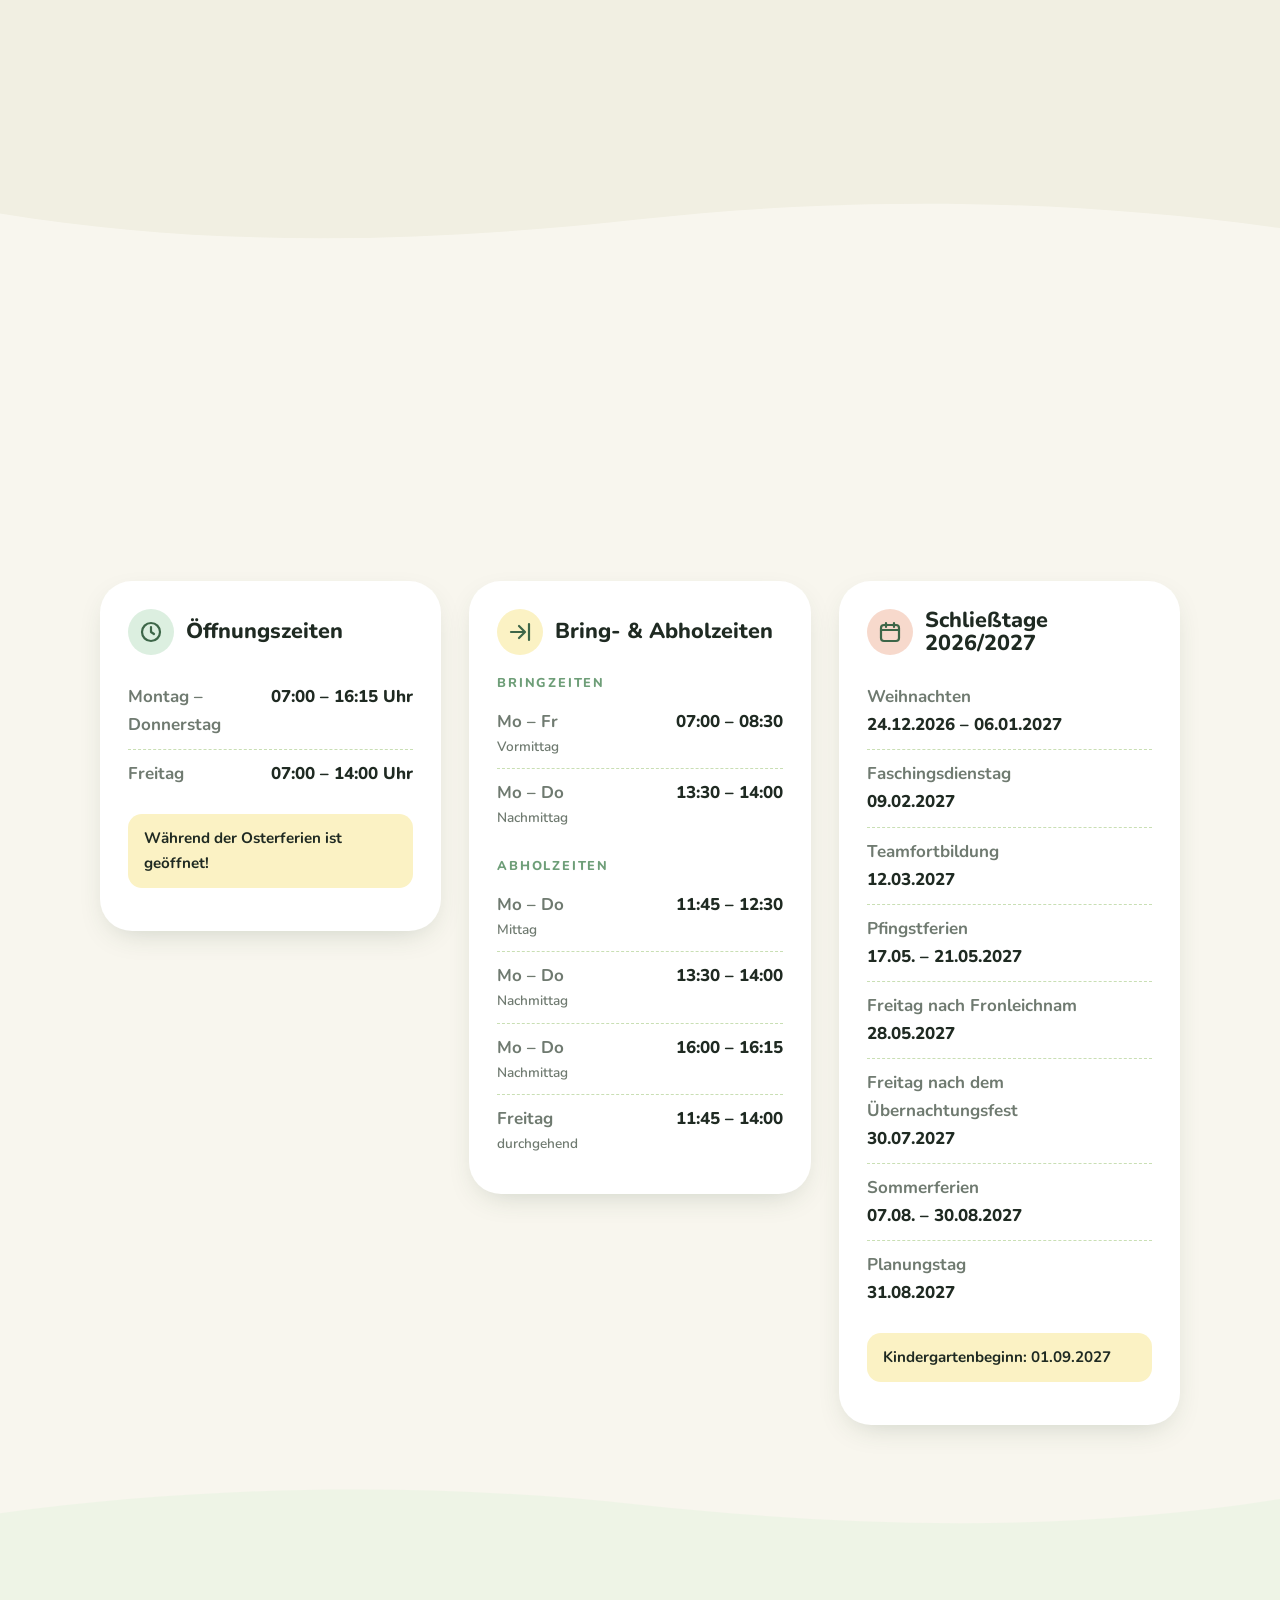
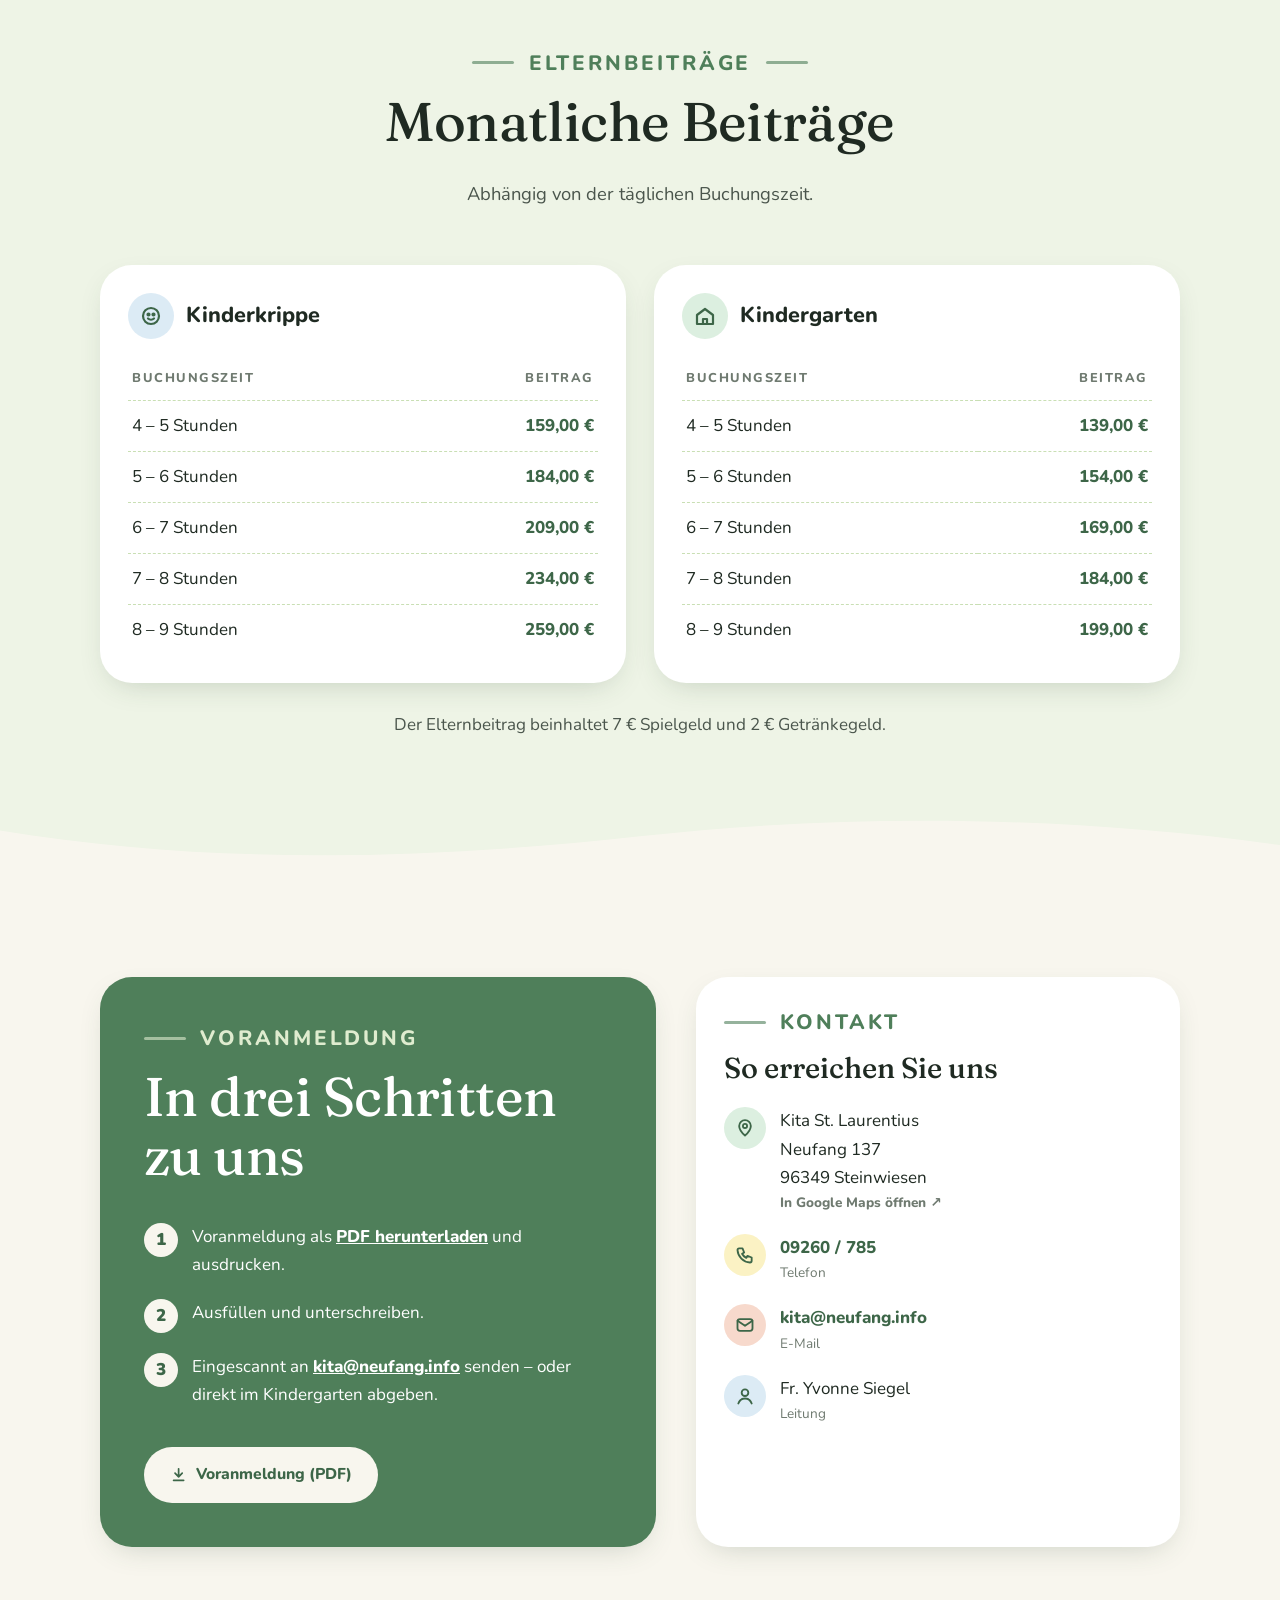
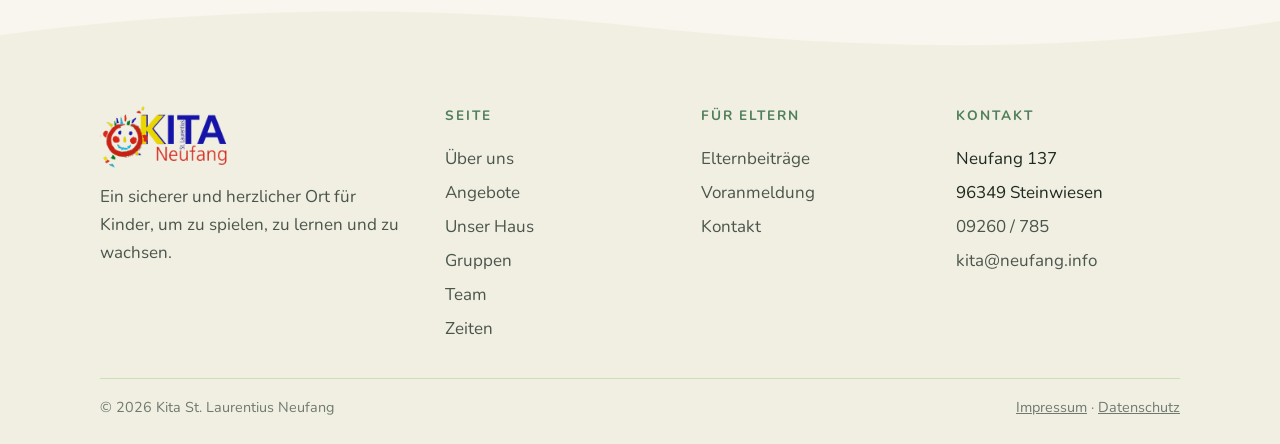
==== commit 25217cf5: "Gruppen: Foto-Vorschau der Goldtalergruppe nicht mehr höher als die anderen (Hochformat-Foto wird je" ====
--- a/index.html
+++ b/index.html
@@ -23,7 +23,7 @@
   <link rel="preload" href="assets/img/logo-gross.webp" as="image">
   <link rel="preload" href="assets/fonts/fraunces-latin-wght-normal.woff2" as="font" type="font/woff2" crossorigin>
   <link rel="preload" href="assets/fonts/nunito-latin-wght-normal.woff2" as="font" type="font/woff2" crossorigin>
-  <link rel="stylesheet" href="assets/css/style.css?v=2026-10-14b">
+  <link rel="stylesheet" href="assets/css/style.css?v=2026-10-14d">
   <script type="application/ld+json">
   {
     "@context": "https://schema.org",
@@ -819,6 +819,6 @@
   </div>
 </footer>
 
-<script src="assets/js/main.js?v=2026-10-14b" defer></script>
+<script src="assets/js/main.js?v=2026-10-14d" defer></script>
 </body>
 </html>
--- a/assets/css/style.css
+++ b/assets/css/style.css
@@ -994,6 +994,30 @@
   from { --pendel: -1; }
   to { --pendel: 1; }
 }
+/* Frühling: Schmetterlinge fliegen quer durchs Bild (.links = von rechts nach links).
+   i fliegt quer, span gaukelt auf und ab und neigt sich in Flugrichtung, svg schlägt mit den Flügeln */
+.jahreszeit i.falter {
+  top: var(--y); left: -6%; width: 4.2%;
+  animation: jz-quer var(--d) linear var(--v) infinite;
+}
+.jahreszeit i.falter.links { animation-direction: reverse; }
+.jahreszeit .falter span {
+  display: block; rotate: 70deg;
+  animation: jz-gaukeln var(--p) ease-in-out var(--v) infinite alternate;
+}
+.jahreszeit .falter.links span { rotate: -70deg; }
+.jahreszeit .falter svg {
+  transform: none;
+  animation: jz-flattern var(--f) ease-in-out infinite alternate;
+}
+.jahreszeit.pause .falter span { animation-play-state: paused; }
+@keyframes jz-quer { to { left: 104%; } }
+@keyframes jz-gaukeln {
+  0% { translate: 0 0; }
+  50% { translate: 0 -120%; }
+  100% { translate: 0 60%; }
+}
+@keyframes jz-flattern { to { transform: scaleX(0.3); } }
 
 .hero-art, .hero-text { will-change: transform; }
 
@@ -1098,12 +1122,14 @@
   position: relative;
   transition: background 0.25s ease, box-shadow 0.25s ease;
 }
+/* minmax(0, …) und min-height: 0, damit ein Hochformat-Foto zugeschnitten wird statt die Vorschau zu strecken */
 .gf-bilder {
   display: grid;
-  grid-template-columns: 2fr 1fr;
-  grid-template-rows: 1fr 1fr;
+  grid-template-columns: minmax(0, 2fr) minmax(0, 1fr);
+  grid-template-rows: repeat(2, minmax(0, 1fr));
   gap: 4px;
   aspect-ratio: 16 / 9;
+  min-height: 0;
 }
 .gf-bilder img {
   width: 100%;
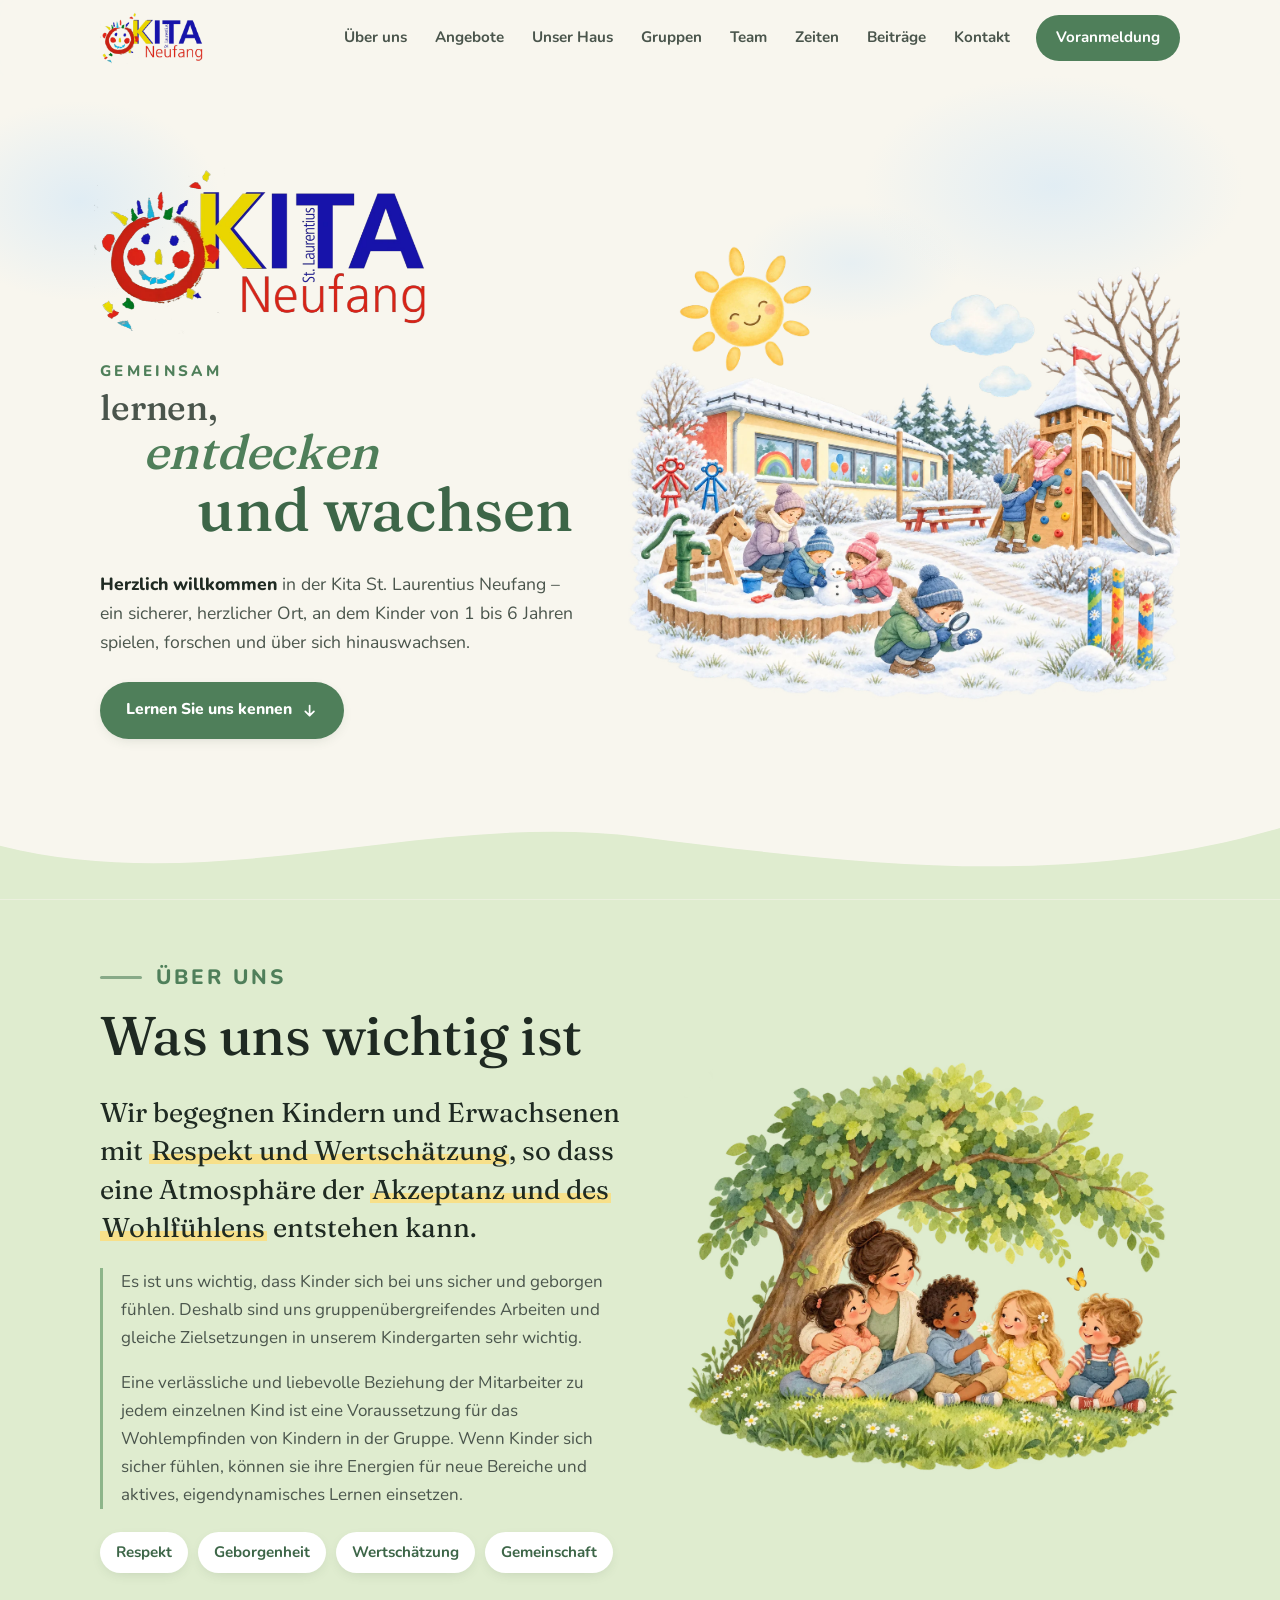
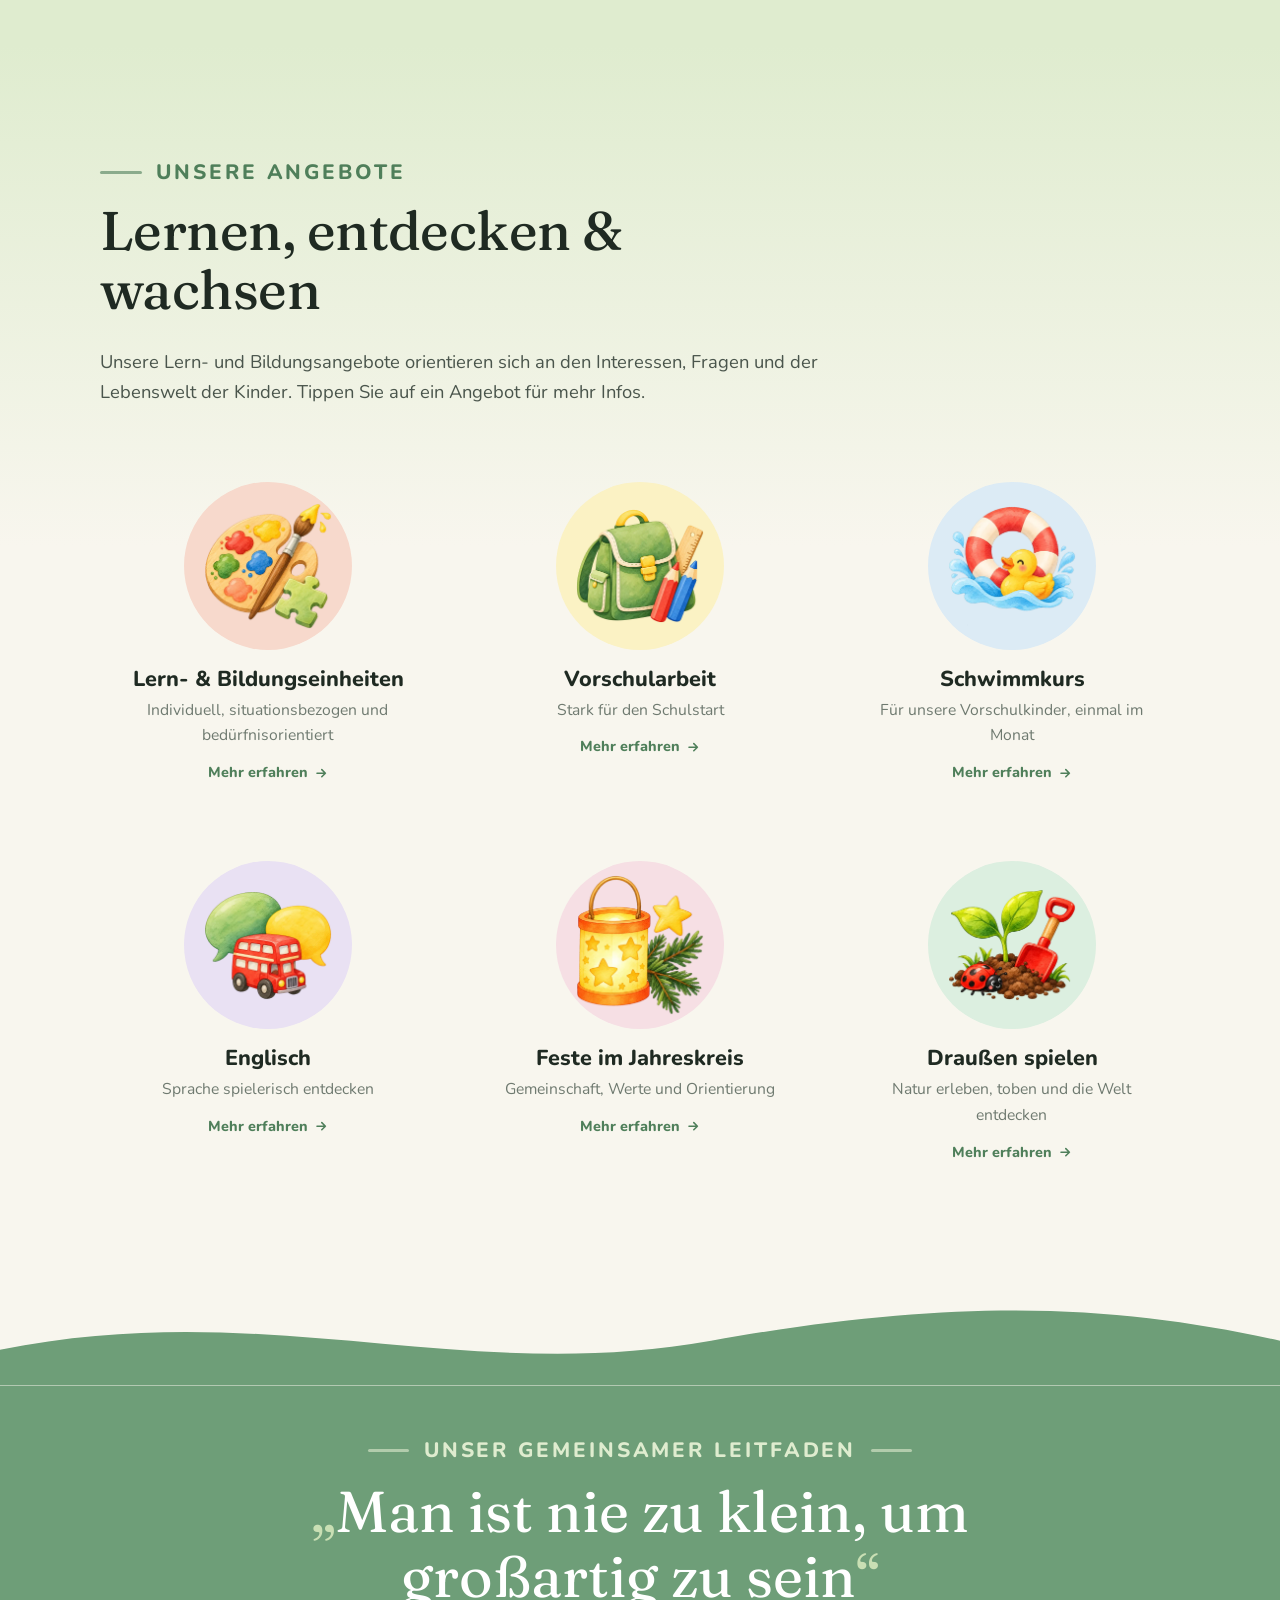
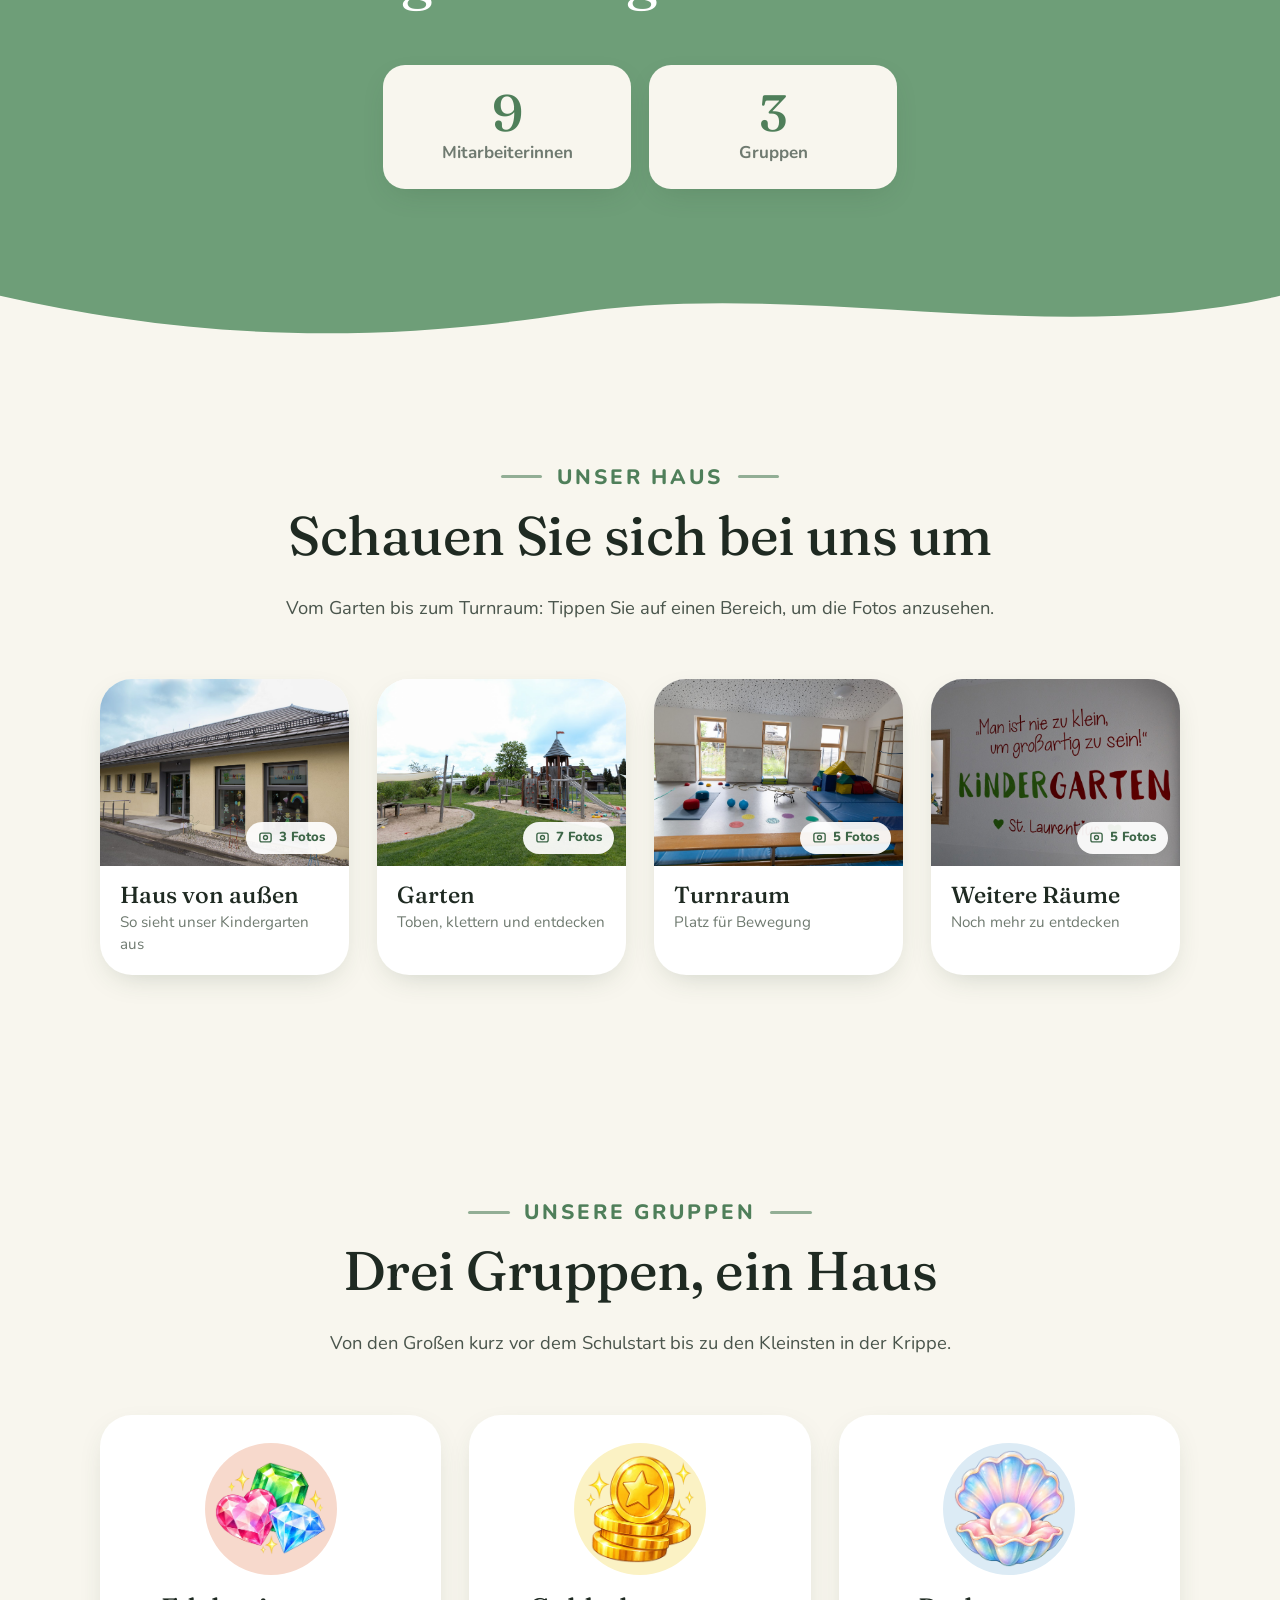
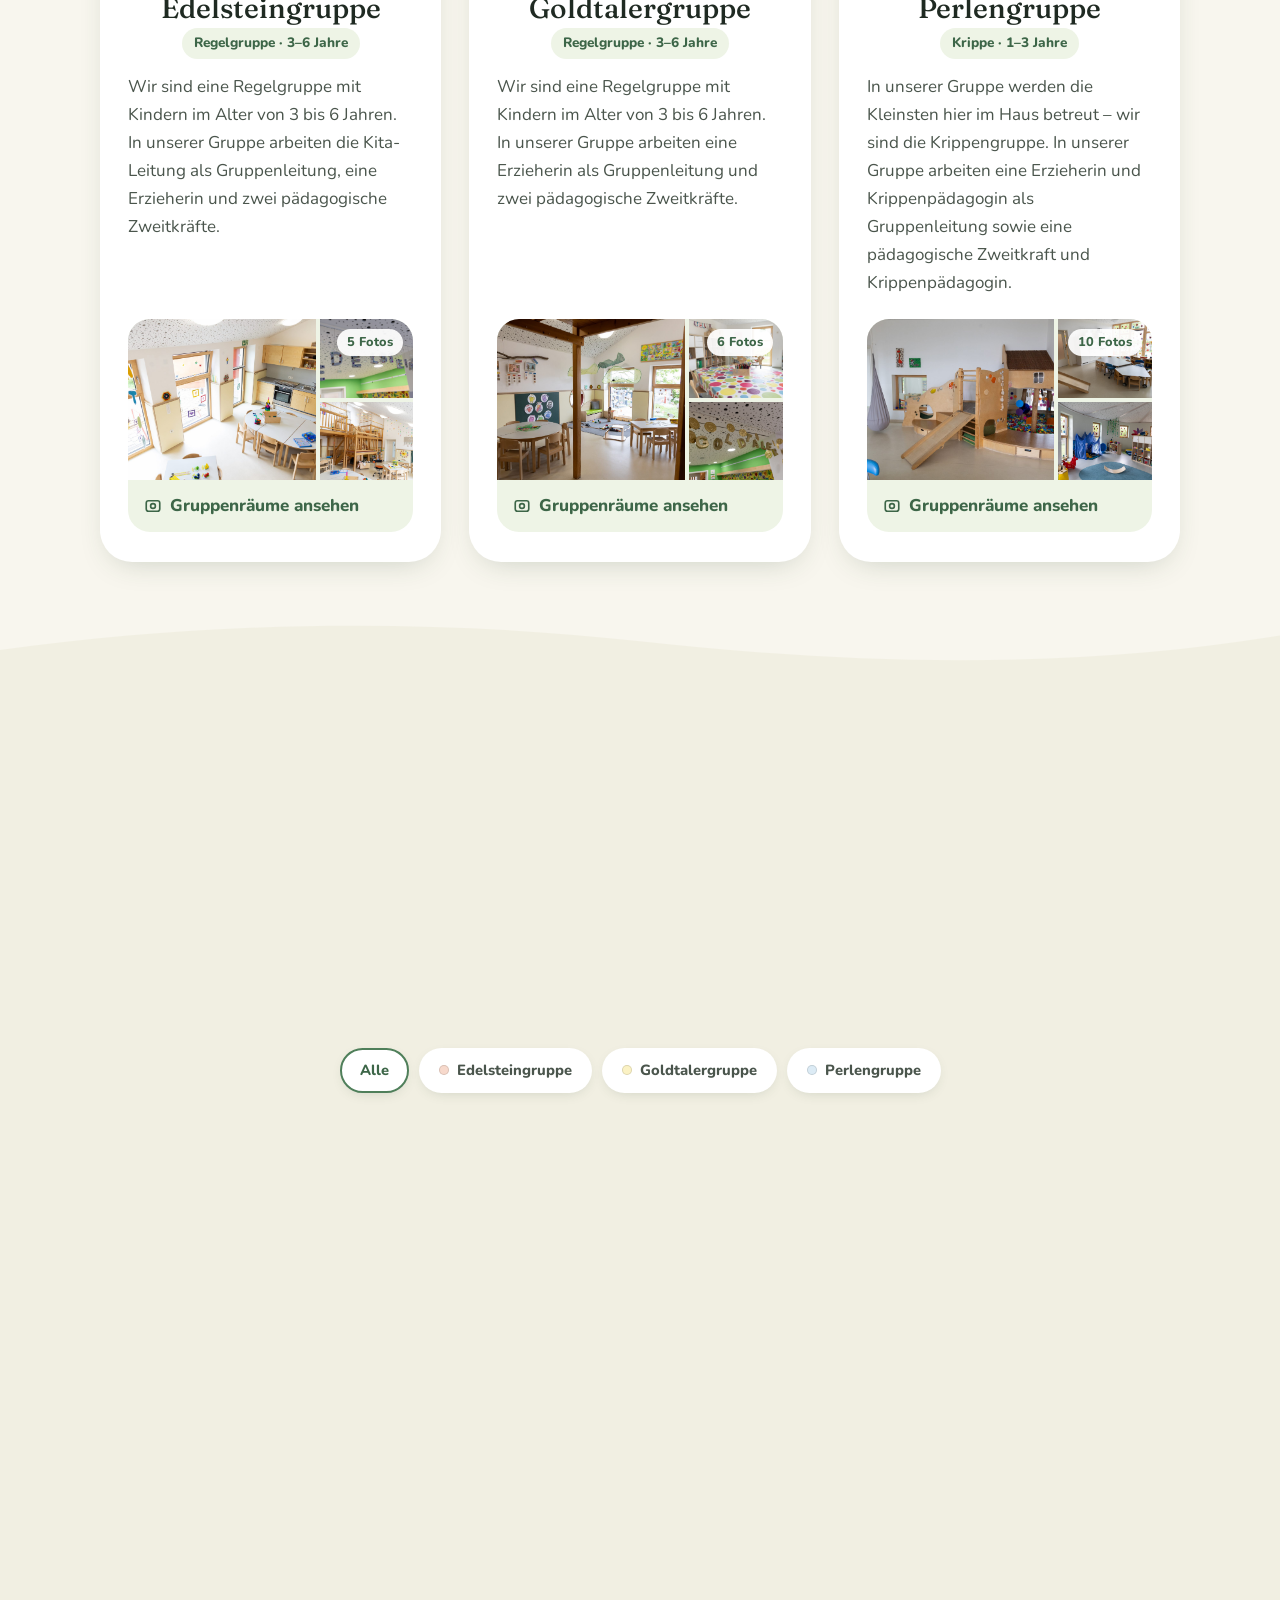
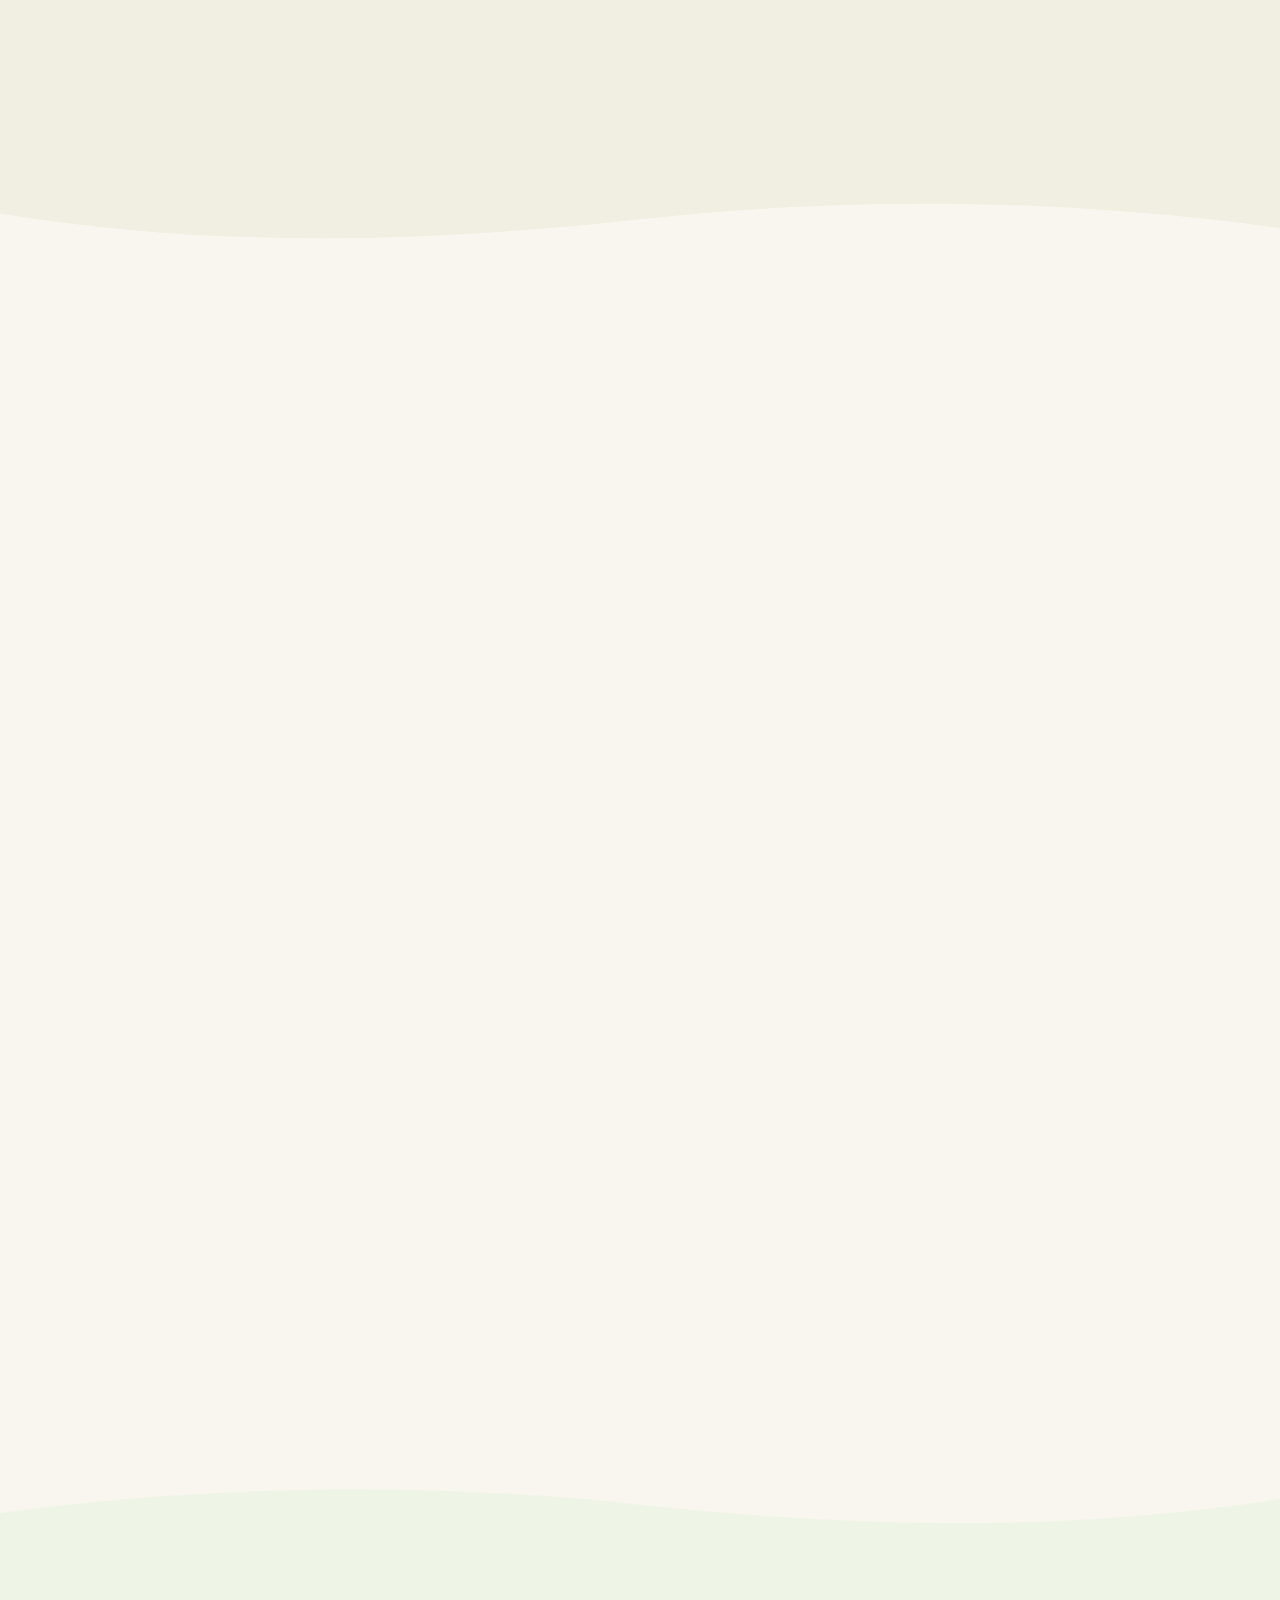
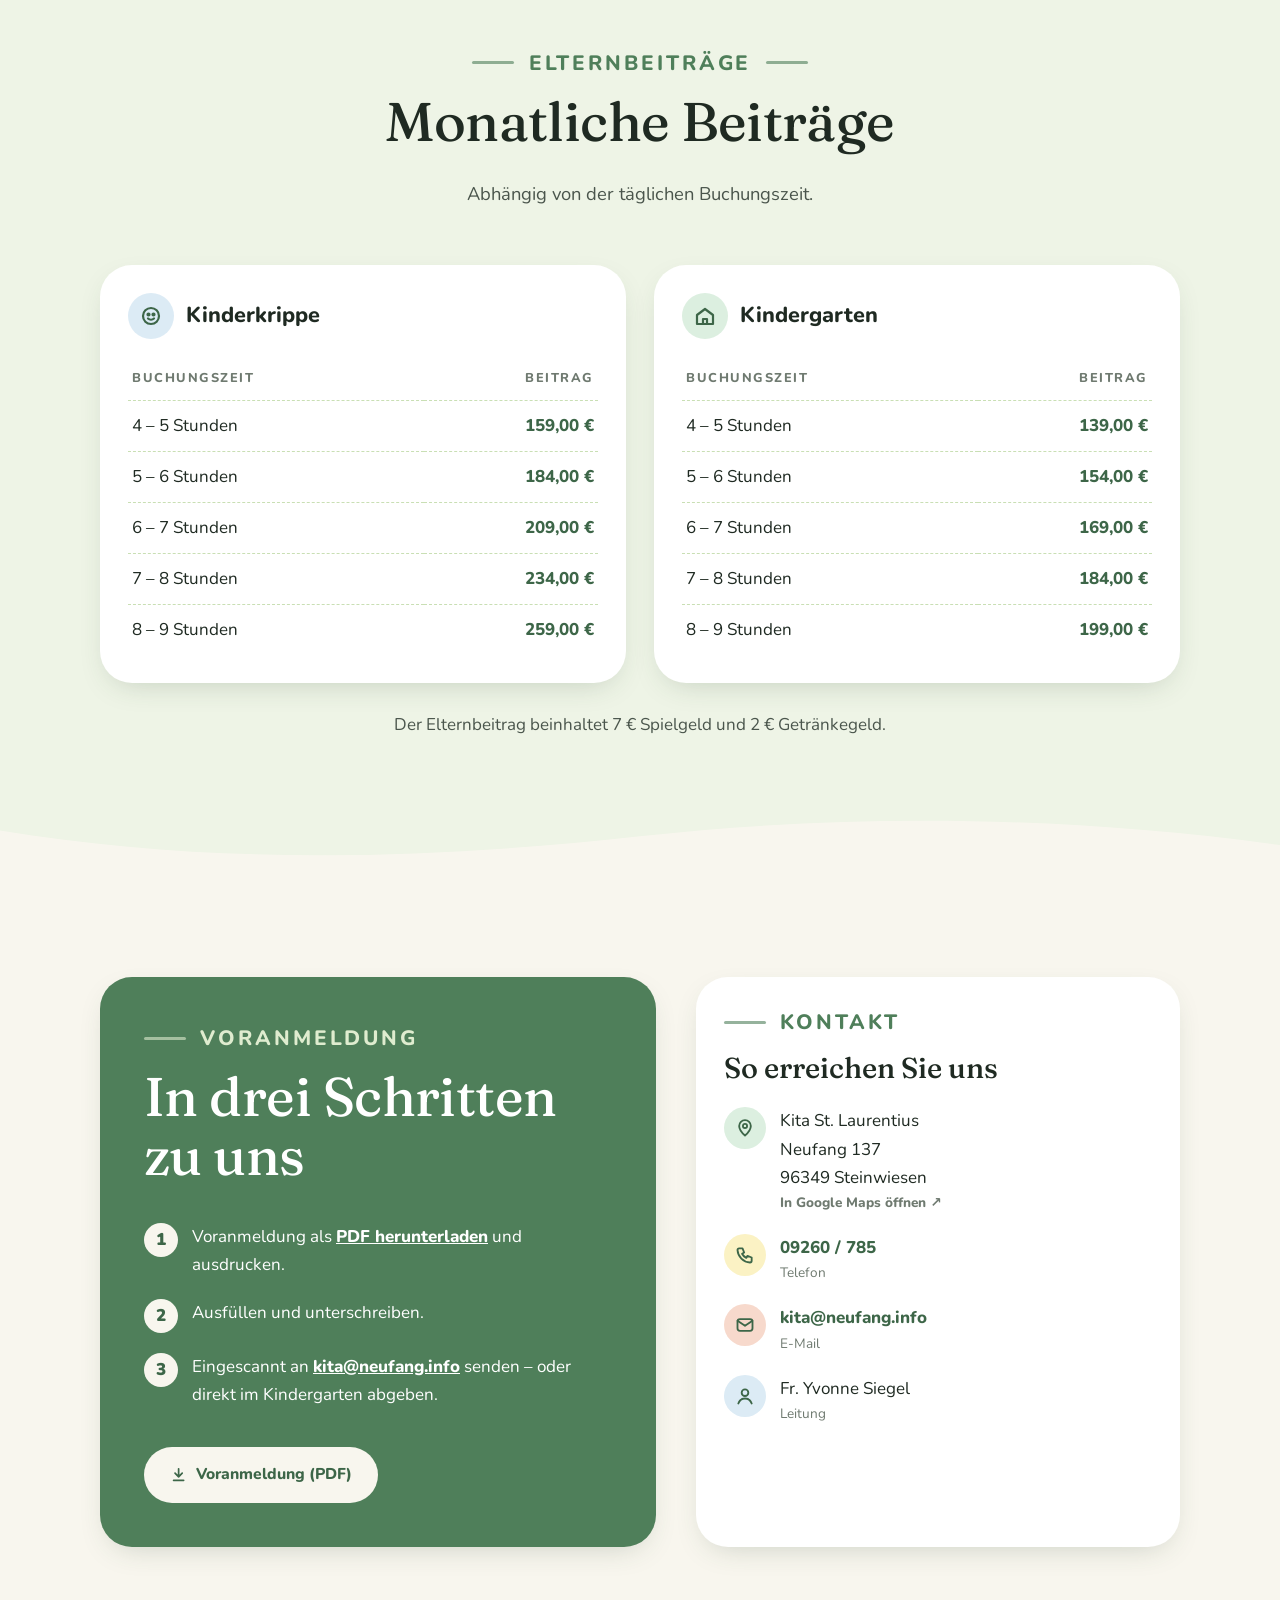
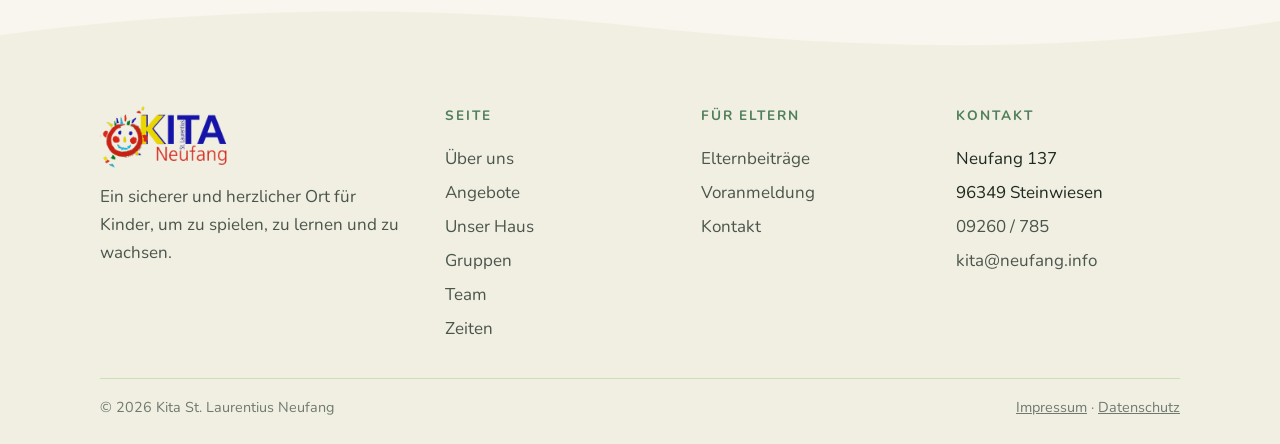
==== commit 1e77843a: "Titelbild im Sommer: Pusteblumen-Samen wieder etwas heller und zarter Co-Authored-By: Claude Opus 5." ====
--- a/index.html
+++ b/index.html
@@ -23,7 +23,7 @@
   <link rel="preload" href="assets/img/logo-gross.webp" as="image">
   <link rel="preload" href="assets/fonts/fraunces-latin-wght-normal.woff2" as="font" type="font/woff2" crossorigin>
   <link rel="preload" href="assets/fonts/nunito-latin-wght-normal.woff2" as="font" type="font/woff2" crossorigin>
-  <link rel="stylesheet" href="assets/css/style.css?v=2026-10-14d">
+  <link rel="stylesheet" href="assets/css/style.css?v=2026-10-14f">
   <script type="application/ld+json">
   {
     "@context": "https://schema.org",
@@ -819,6 +819,6 @@
   </div>
 </footer>
 
-<script src="assets/js/main.js?v=2026-10-14d" defer></script>
+<script src="assets/js/main.js?v=2026-10-14f" defer></script>
 </body>
 </html>
--- a/assets/css/style.css
+++ b/assets/css/style.css
@@ -1018,6 +1018,27 @@
   100% { translate: 0 60%; }
 }
 @keyframes jz-flattern { to { transform: scaleX(0.3); } }
+/* Sommer: Pusteblumen-Samen steigen schräg nach rechts oben (i), schaukeln dabei (span) */
+.jahreszeit i.samen {
+  top: var(--y); left: var(--x); width: var(--s);
+  animation: jz-schweben var(--d) linear var(--v) infinite;
+}
+.jahreszeit .samen span {
+  display: block;
+  animation: jz-schaukeln var(--p) ease-in-out var(--v) infinite alternate;
+}
+/* zarter Schatten als Kontur, sonst gehen die weißen Schirmchen vor dem hellen Bild unter */
+.jahreszeit .samen svg { transform: none; animation: none; filter: drop-shadow(0 0 1.5px rgba(40, 60, 40, 0.3)); }
+.jahreszeit.pause .samen span { animation-play-state: paused; }
+@keyframes jz-schweben {
+  0% { opacity: 0; }
+  12%, 80% { opacity: 1; }
+  100% { left: calc(var(--x) + var(--dx)); top: calc(var(--y) - var(--dy)); opacity: 0; }
+}
+@keyframes jz-schaukeln {
+  from { translate: -40% 30%; rotate: -14deg; }
+  to { translate: 40% -30%; rotate: 14deg; }
+}
 
 .hero-art, .hero-text { will-change: transform; }
 
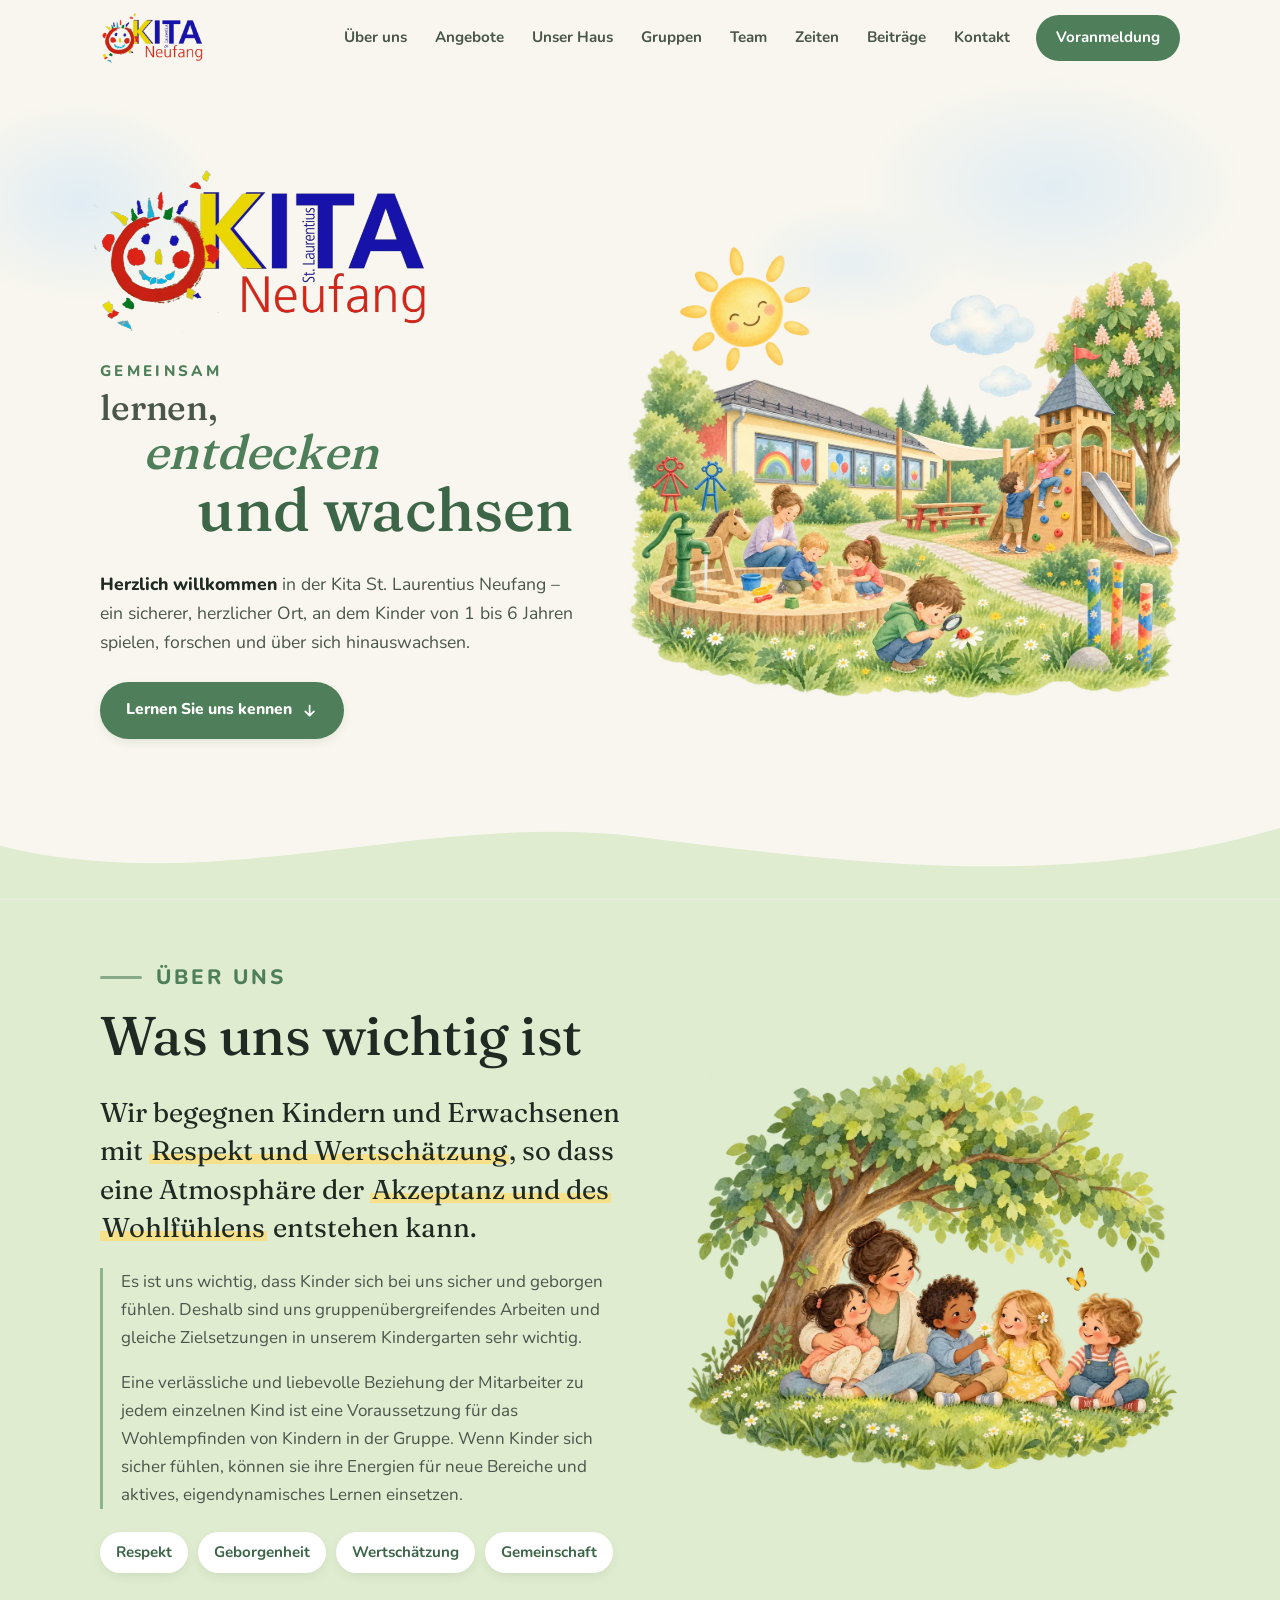
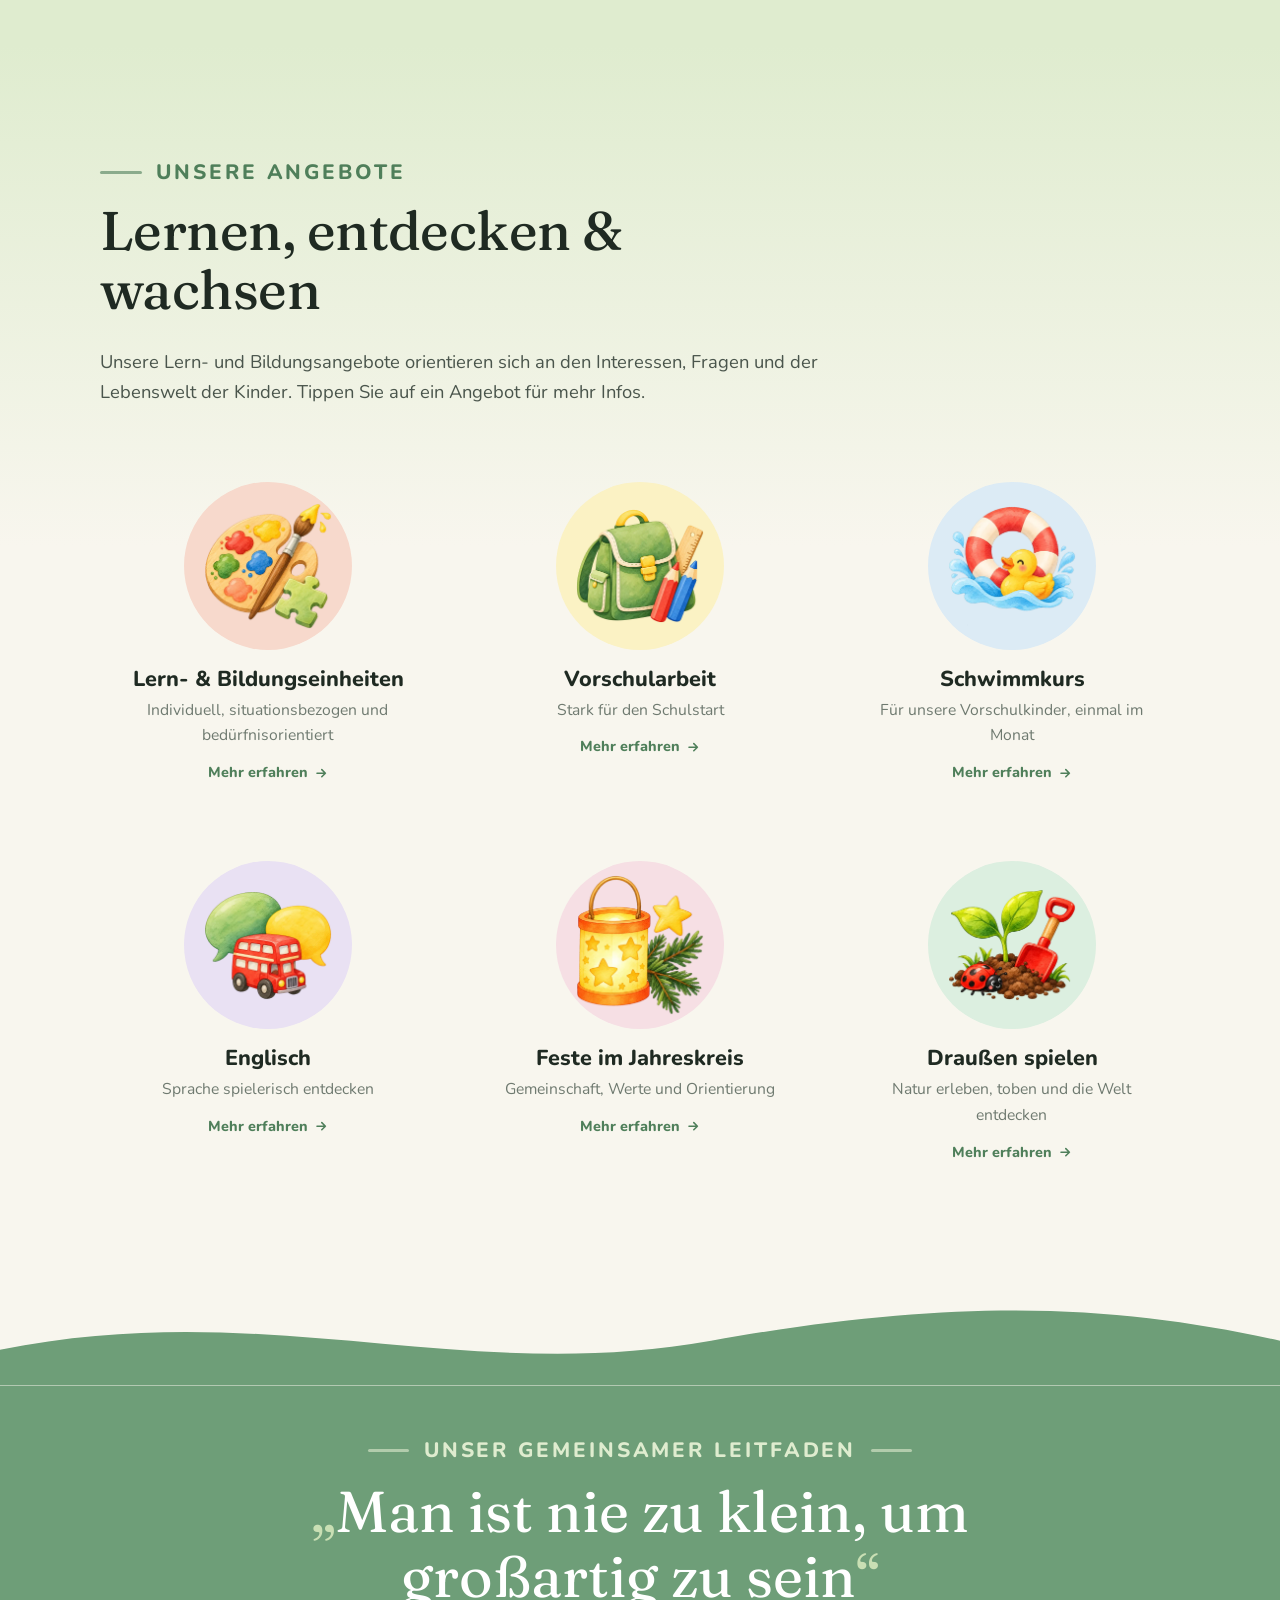
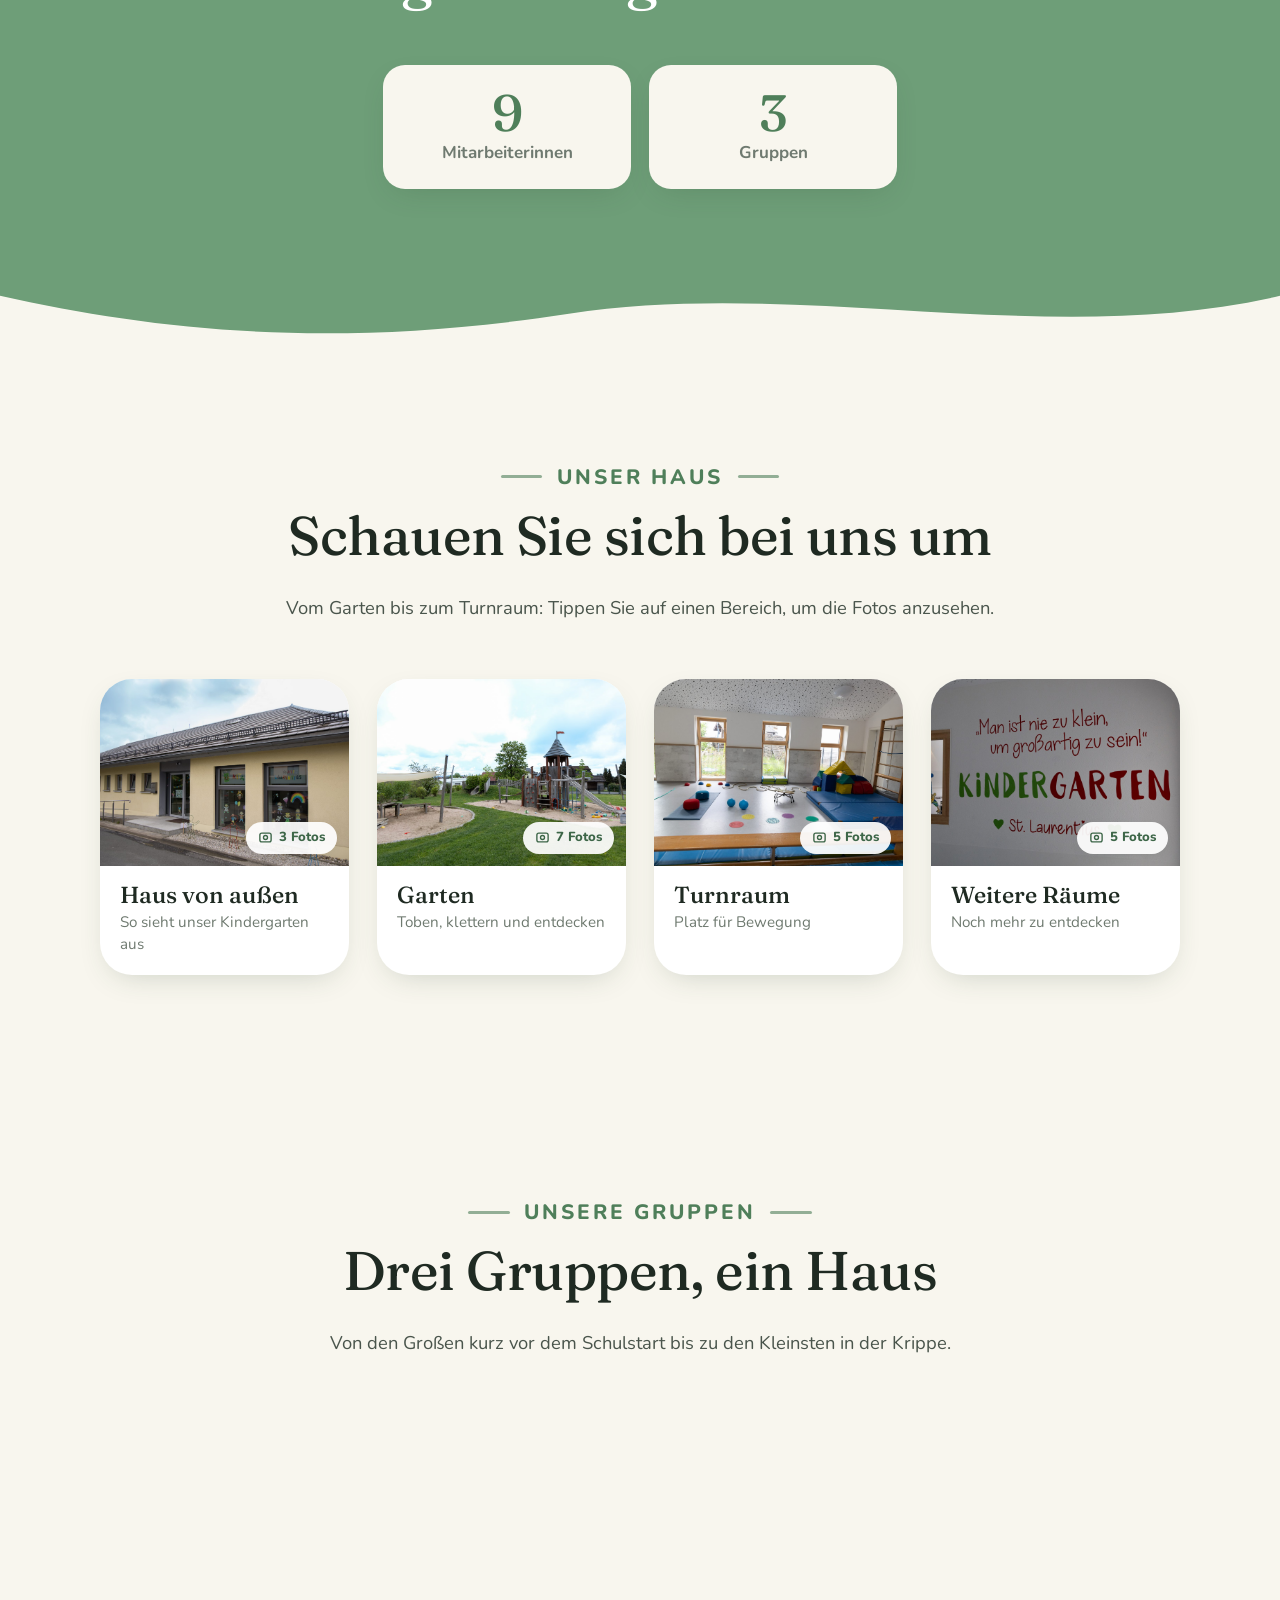
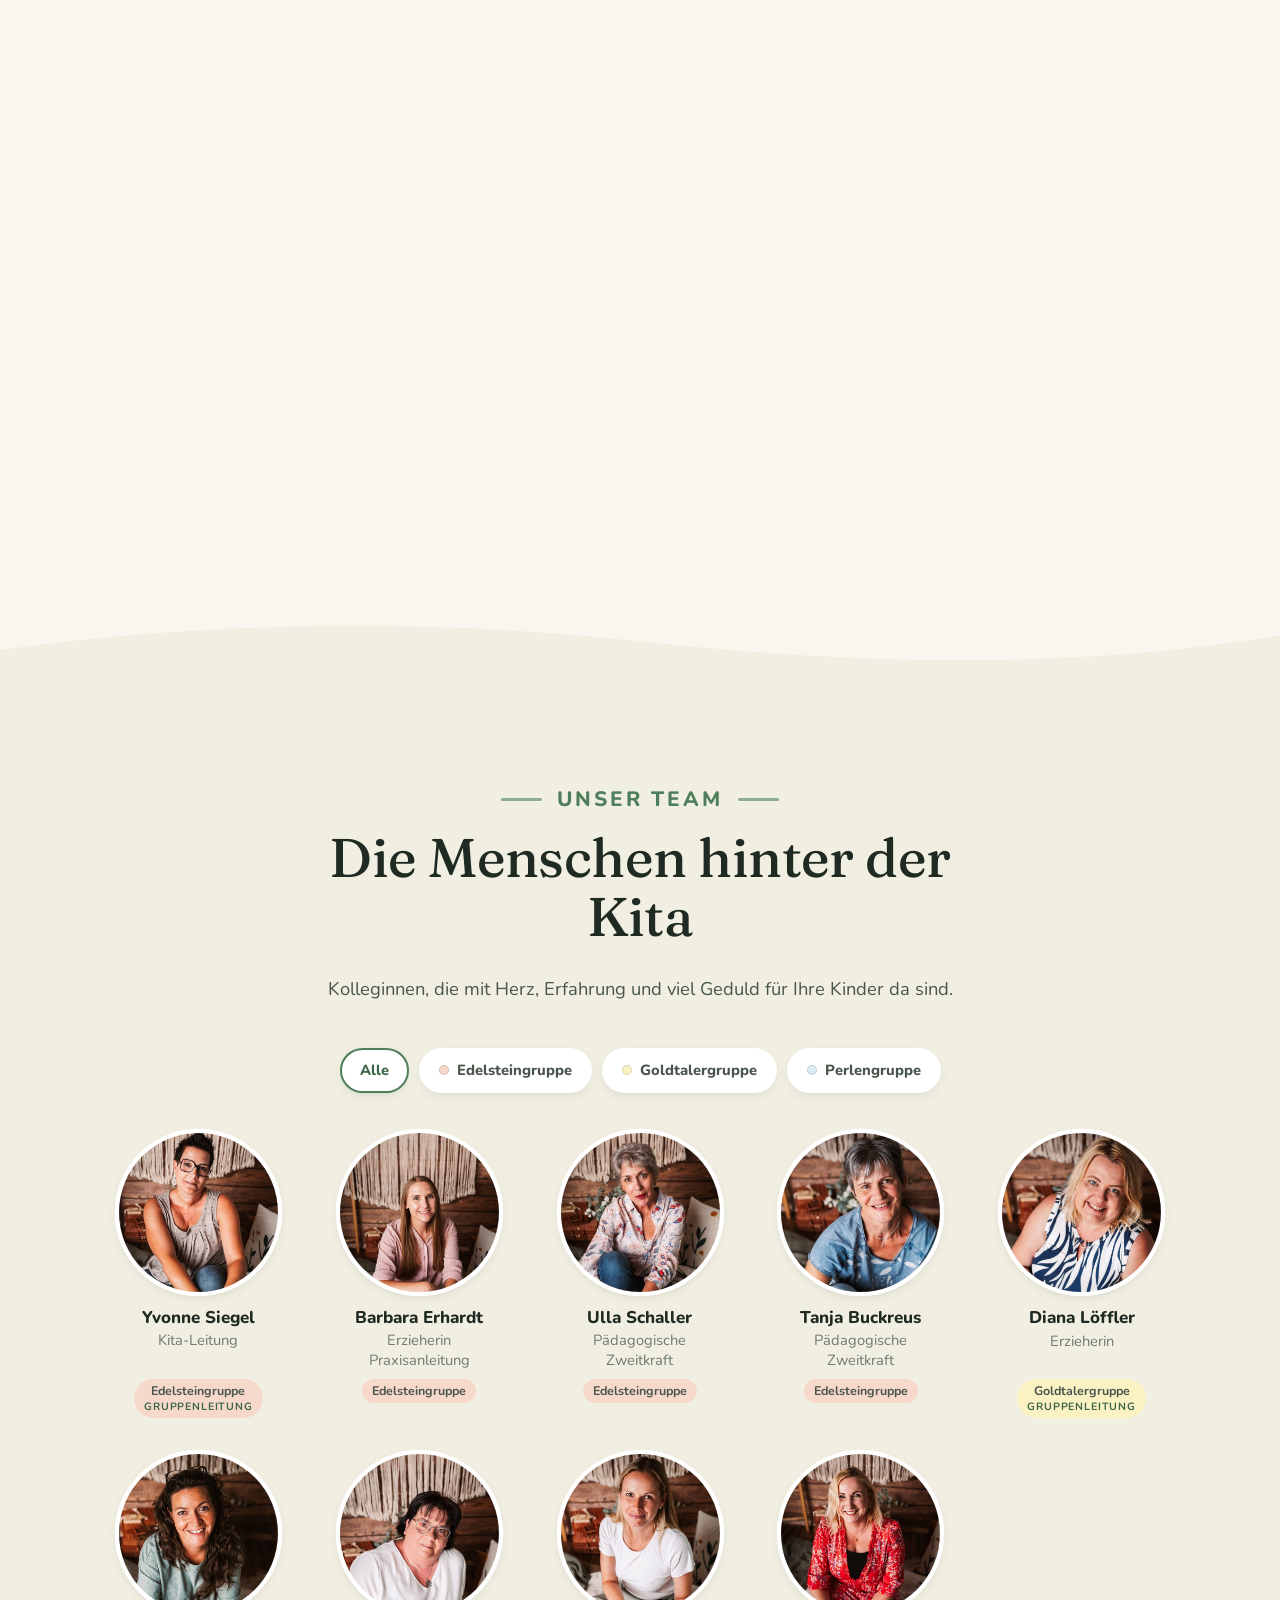
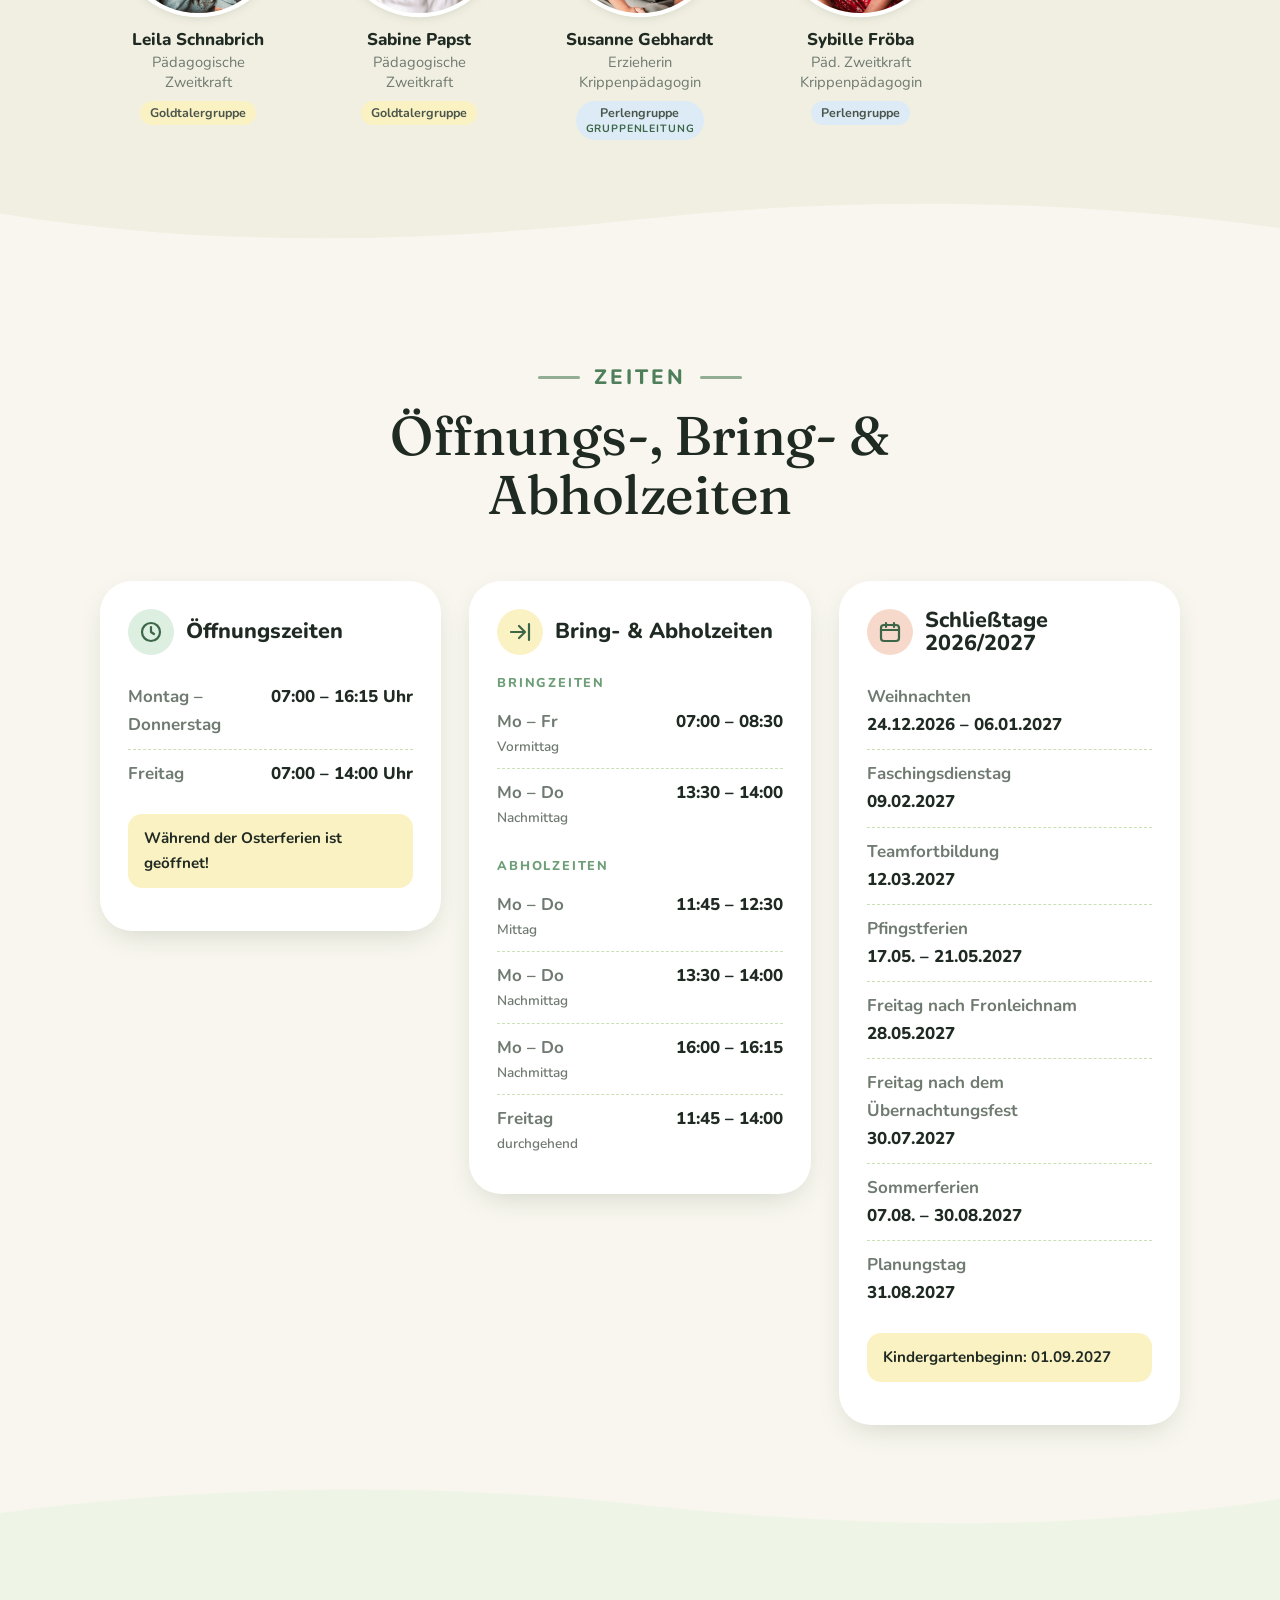
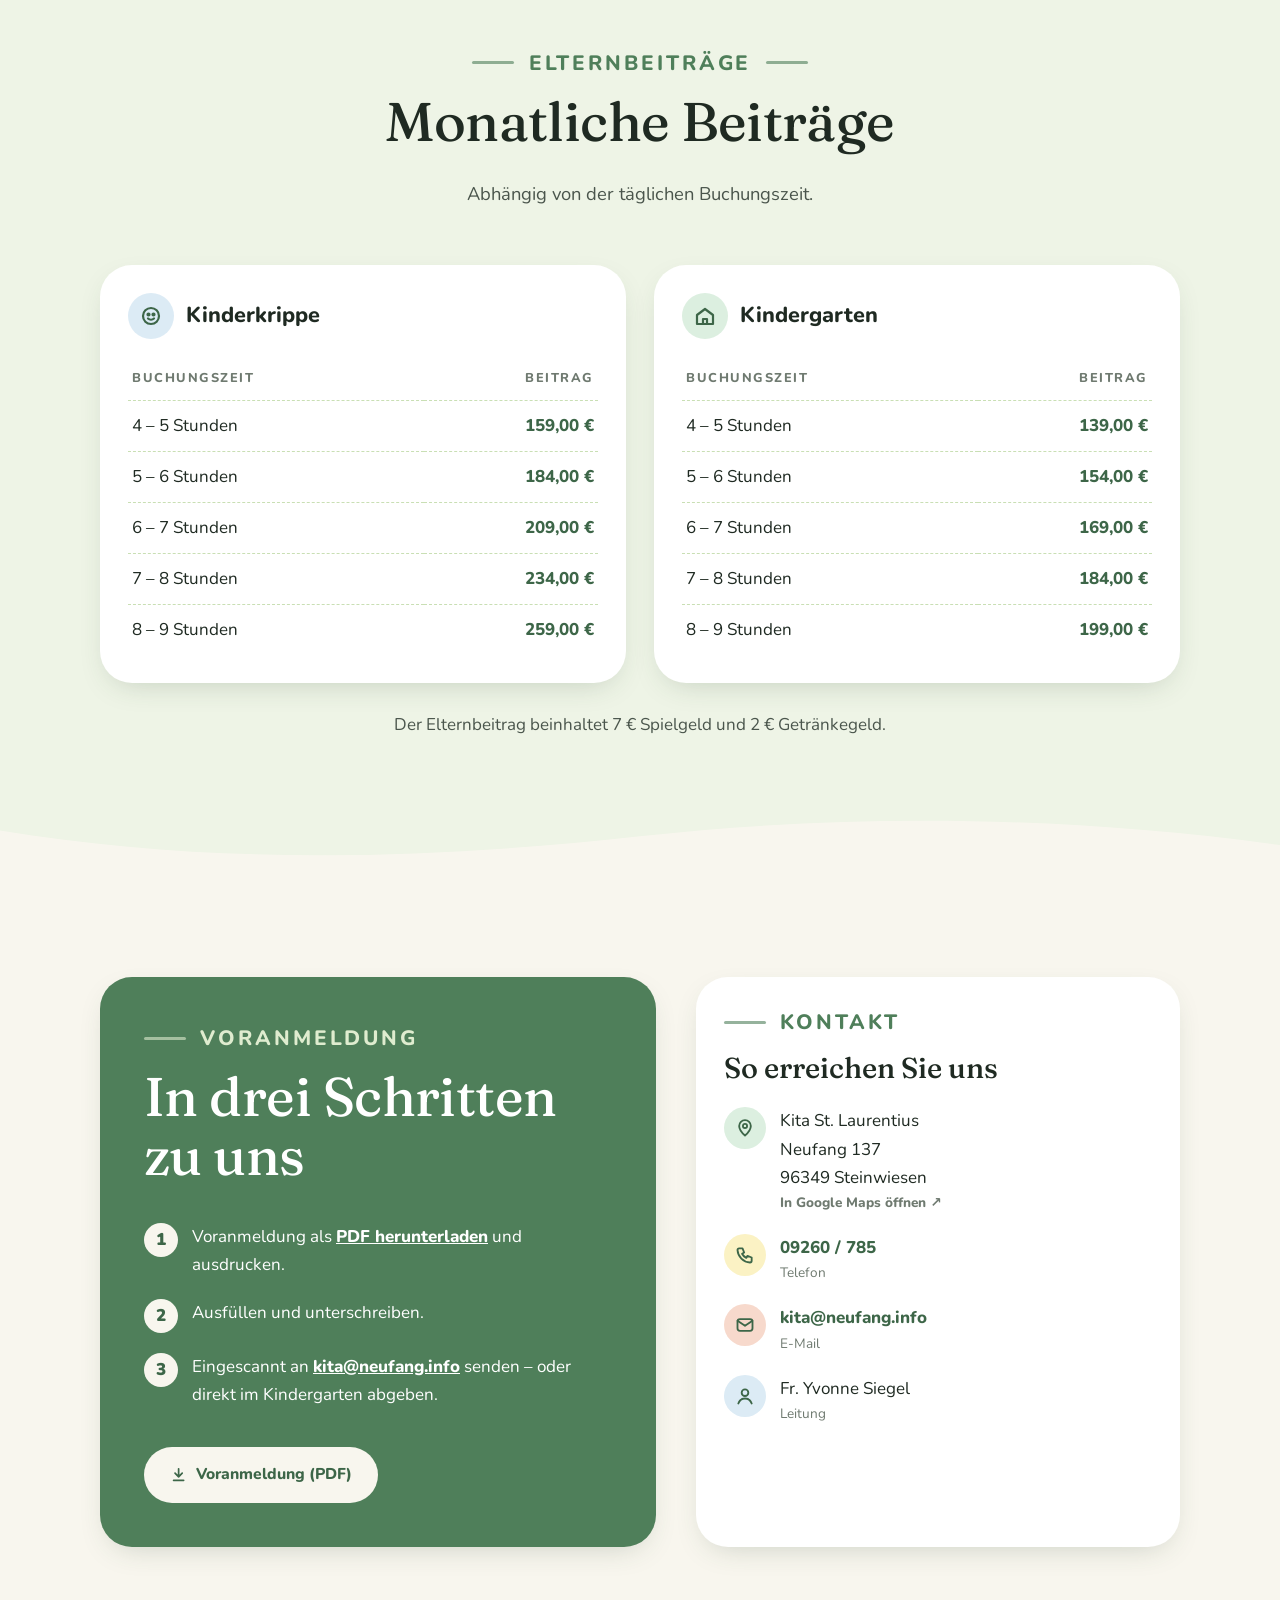
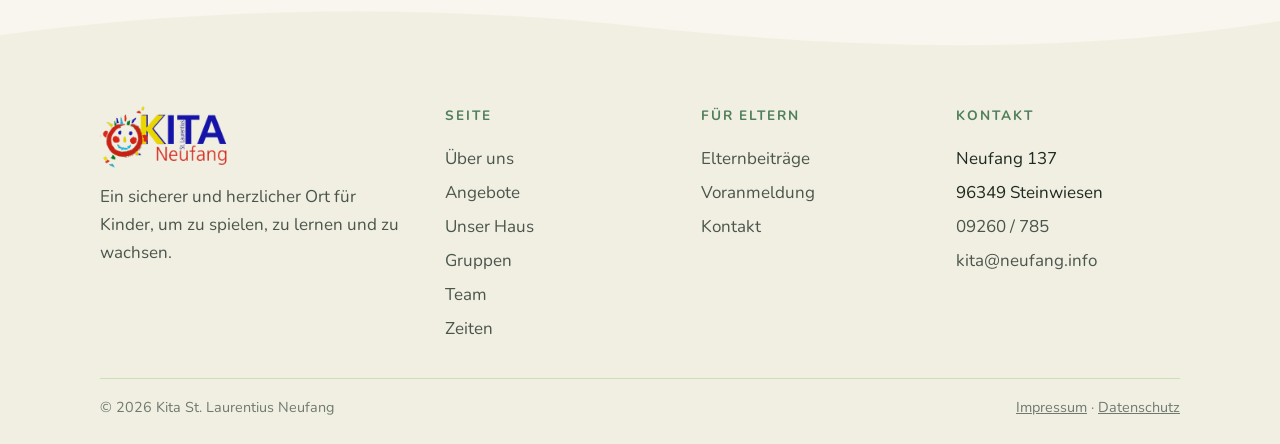
==== commit 869fb632: "Titelbild: Jahreszeit wechselt zum astronomischen Termin (20.3., 21.6., 23.9., 21.12.) statt am Mona" ====
--- a/index.html
+++ b/index.html
@@ -97,12 +97,13 @@
         <img class="ebene gesicht" src="assets/img/illustrations/hero-3-gesicht.webp" alt="" aria-hidden="true">
       </div>
       <script>
-        /* Jahreszeit fürs Titelbild (main.js liest sie mit). Im Winter (Dez.–Feb.) die verschneite Fassung
-           zeigen – hier statt in main.js, damit nicht erst kurz das Sommerbild erscheint.
+        /* Jahreszeit fürs Titelbild (main.js liest sie mit), nach dem astronomischen Beginn:
+           Frühling ab 20.3., Sommer ab 21.6., Herbst ab 23.9., Winter ab 21.12. (je nach Jahr ±1 Tag).
+           Im Winter die verschneite Fassung zeigen – hier statt in main.js, damit nicht erst kurz das Sommerbild erscheint.
            Zum Testen: ?jahreszeit=fruehling|sommer|herbst|winter */
         (function () {
-          var m = new Date().getMonth() + 1;
-          var j = new URLSearchParams(location.search).get("jahreszeit") || (m <= 2 || m === 12 ? "winter" : m <= 5 ? "fruehling" : m <= 8 ? "sommer" : "herbst");
+          var d = new Date(), t = (d.getMonth() + 1) * 100 + d.getDate(); // z. B. 21. Juni = 621
+          var j = new URLSearchParams(location.search).get("jahreszeit") || (t >= 1221 || t < 320 ? "winter" : t < 621 ? "fruehling" : t < 923 ? "sommer" : "herbst");
           document.documentElement.dataset.jahreszeit = j;
           if (j !== "winter") return;
           document.querySelectorAll(".hero-szene img").forEach(function (img) {
